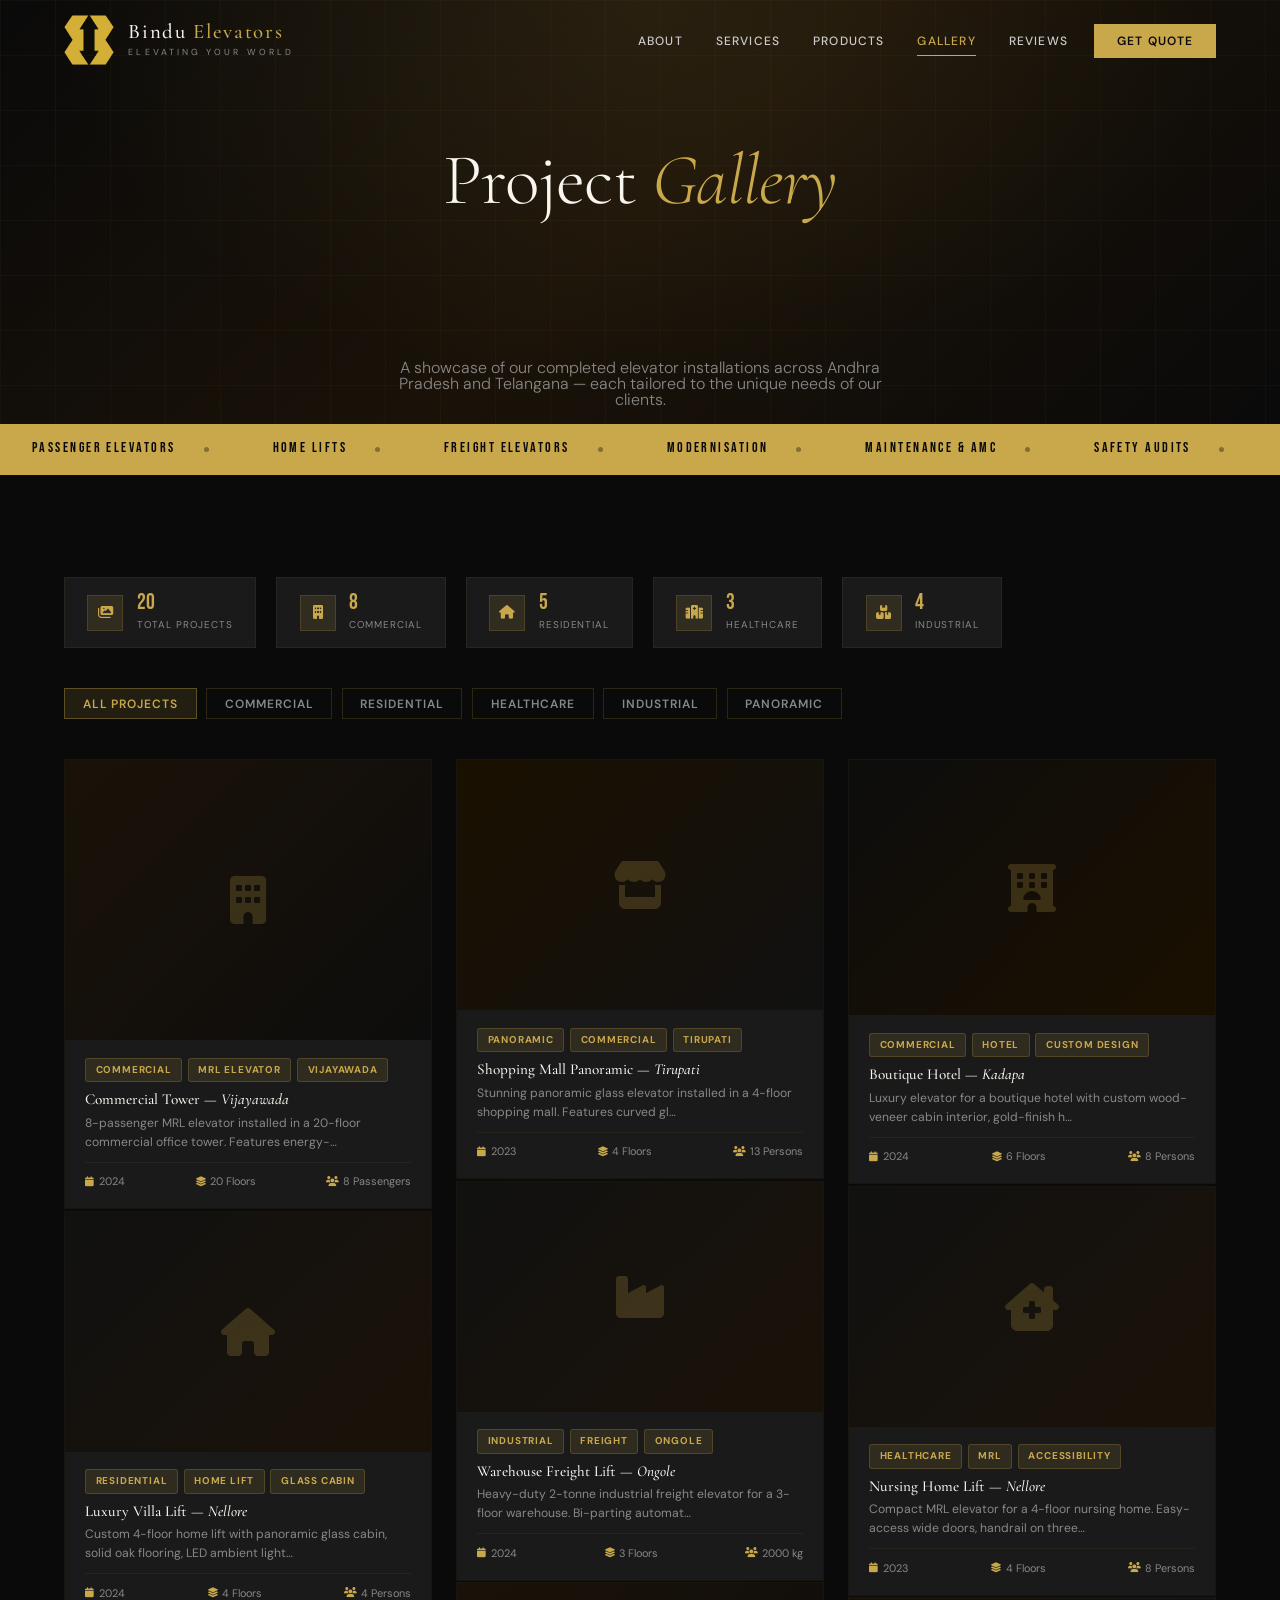
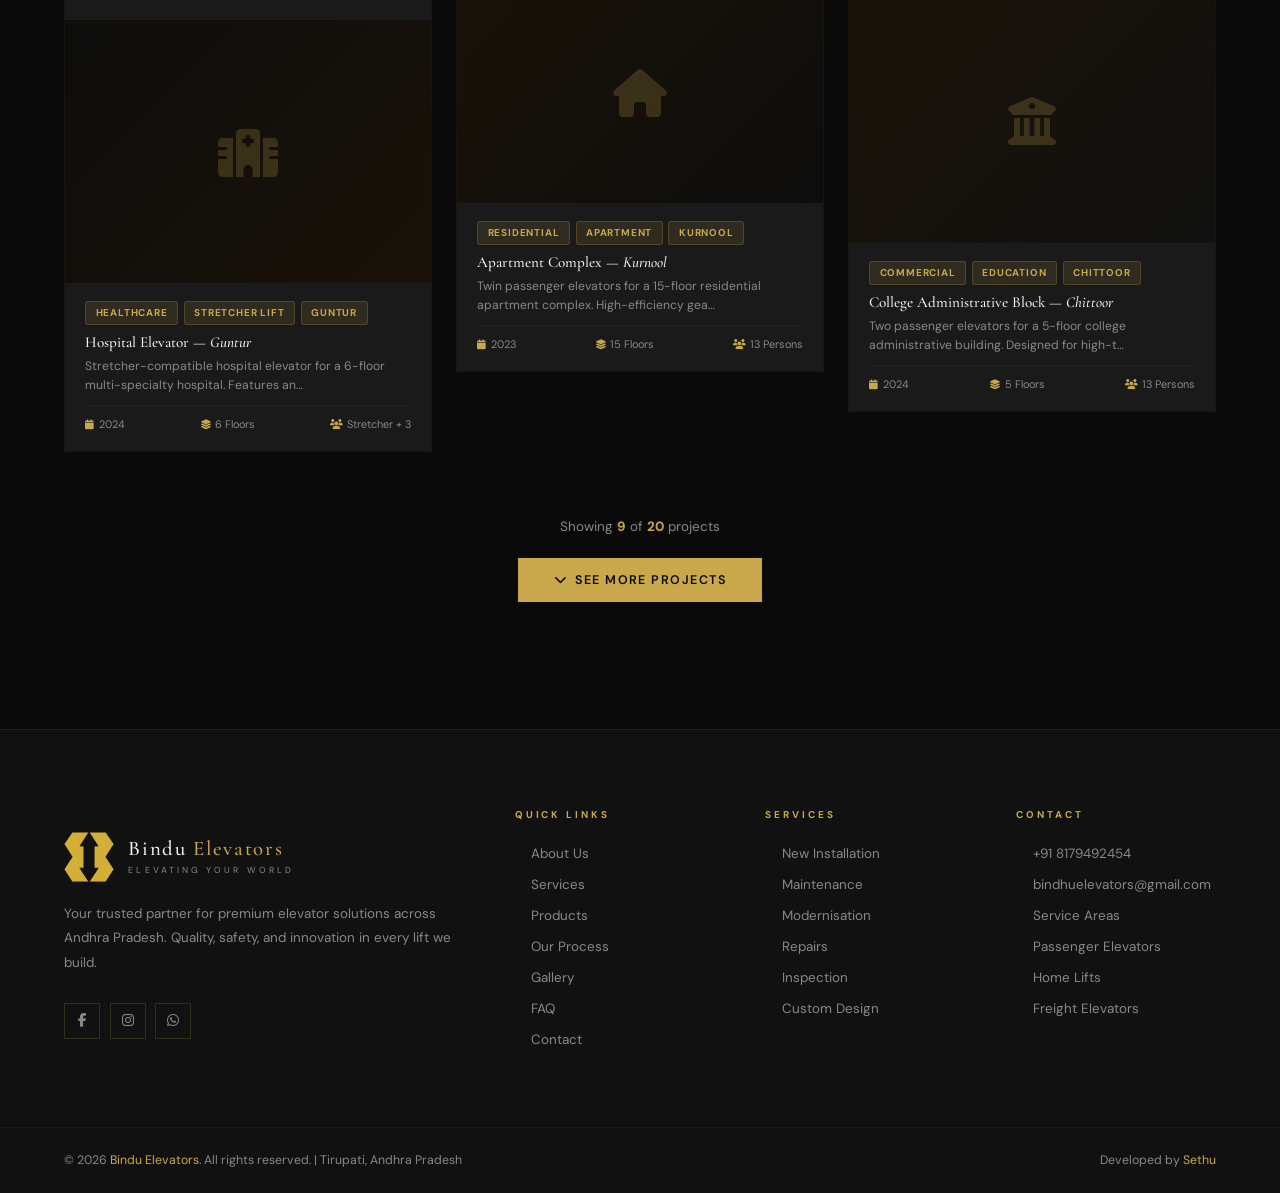
==== gallery.html @ 35f81afa "logo" ====
<!DOCTYPE html>
<html lang="en">
<head>
<meta charset="UTF-8">
<meta name="viewport" content="width=device-width, initial-scale=1.0">
<title>Project Gallery — Bindu Elevators</title>
<link rel="icon" href="media/binduelevatorslogo.png" type="image/png">
<link rel="stylesheet" href="be-shared.css">
<link rel="stylesheet" href="https://cdnjs.cloudflare.com/ajax/libs/font-awesome/6.5.0/css/all.min.css">
<style>
/* FILTER BAR */
.filter-bar{display:flex;gap:.6rem;flex-wrap:wrap;margin-bottom:2.5rem;}
.fc2{padding:.4rem 1.1rem;border:1px solid rgba(201,168,76,.18);background:transparent;color:var(--grey);font-family:var(--fs);font-size:.75rem;font-weight:600;letter-spacing:.08em;text-transform:uppercase;cursor:pointer;transition:all var(--tr);}
.fc2:hover{border-color:rgba(201,168,76,.4);color:var(--white);}
.fc2.on{background:var(--gold-dim);border-color:rgba(201,168,76,.35);color:var(--gold);}

/* STATS ROW */
.gstats{display:flex;gap:1.25rem;flex-wrap:wrap;margin-bottom:2.5rem;}
.gs{background:var(--dark2);border:1px solid rgba(201,168,76,.08);padding:.9rem 1.4rem;display:flex;align-items:center;gap:.85rem;}
.gs-ico{width:36px;height:36px;background:var(--gold-dim);border:1px solid rgba(201,168,76,.18);display:flex;align-items:center;justify-content:center;color:var(--gold);font-size:.85rem;}
.gs-num{font-family:var(--fh);font-size:1.4rem;color:var(--gold);line-height:1;}
.gs-lbl{font-size:.62rem;letter-spacing:.1em;text-transform:uppercase;color:var(--grey);margin-top:.15rem;}

/* MASONRY GRID */
.g-grid{columns:3;column-gap:1.5rem;margin-bottom:2.5rem;}
@media(max-width:900px){.g-grid{columns:2;}}
@media(max-width:500px){.g-grid{columns:1;}}

.gi{break-inside:avoid;margin-bottom:1.5px;position:relative;overflow:hidden;cursor:pointer;border:1px solid rgba(201,168,76,.07);transition:border-color var(--tr);}
.gi:hover{border-color:rgba(201,168,76,.3);}
.gi.hidden{display:none;}
.gi-img{width:100%;display:flex;align-items:center;justify-content:center;position:relative;overflow:hidden;}
.gi-img-inner{position:absolute;inset:0;transition:transform .6s ease;}
.gi:hover .gi-img-inner{transform:scale(1.06);}
.gi-ico{position:relative;z-index:1;transition:all var(--tr);}
.gi:hover .gi-ico{transform:scale(1.08);}
.gi-ov{position:absolute;inset:0;background:rgba(0,0,0,0);display:flex;align-items:center;justify-content:center;transition:background var(--tr);z-index:2;}
.gi:hover .gi-ov{background:rgba(0,0,0,.45);}
.gi-ov-ico{color:#fff;font-size:1.6rem;opacity:0;transform:scale(.6);transition:all var(--tr);}
.gi:hover .gi-ov-ico{opacity:1;transform:scale(1);}
.gi-cap{background:var(--dark2);padding:1.1rem 1.25rem;}
.gi-tag-row{display:flex;gap:.35rem;flex-wrap:wrap;margin-bottom:.5rem;}
.gi-title{font-family:var(--fd);font-size:.95rem;font-weight:500;margin-bottom:.25rem;line-height:1.3;}
.gi-sub{font-size:.76rem;color:var(--grey);line-height:1.55;}
.gi-foot{display:flex;align-items:center;justify-content:space-between;margin-top:.65rem;padding-top:.65rem;border-top:1px solid rgba(201,168,76,.07);}
.gi-foot span{font-size:.68rem;color:var(--grey);display:flex;align-items:center;gap:.3rem;}
.gi-foot i{color:var(--gold);font-size:.62rem;}

/* LIGHTBOX */
.lb{display:none;position:fixed;inset:0;z-index:2000;background:rgba(0,0,0,.94);align-items:center;justify-content:center;padding:1.5rem;}
.lb.o{display:flex;}
.lb-wrap{max-width:900px;width:100%;background:var(--dark2);border:1px solid rgba(201,168,76,.2);position:relative;animation:lbin .25s ease;}
@keyframes lbin{from{opacity:0;transform:scale(.94)}to{opacity:1;transform:scale(1)}}
.lb-x{position:absolute;top:1rem;right:1rem;z-index:10;width:38px;height:38px;background:rgba(201,168,76,.1);border:1px solid rgba(201,168,76,.2);color:var(--grey);font-size:1rem;cursor:pointer;transition:all var(--tr);display:flex;align-items:center;justify-content:center;}
.lb-x:hover{background:rgba(201,168,76,.2);color:var(--white);}
.lb-nav{position:absolute;top:50%;z-index:10;width:40px;height:40px;background:rgba(201,168,76,.1);border:1px solid rgba(201,168,76,.18);color:var(--grey);font-size:.9rem;cursor:pointer;transition:all var(--tr);display:flex;align-items:center;justify-content:center;transform:translateY(-50%);}
.lb-nav:hover{background:var(--gold-dim);color:var(--gold);border-color:rgba(201,168,76,.4);}
.lb-prev{left:1rem;}.lb-next{right:1rem;}
.lb-media{width:100%;min-height:320px;display:flex;align-items:center;justify-content:center;position:relative;overflow:hidden;}
.lb-info{padding:1.75rem 2rem;}
.lb-tagrow{display:flex;gap:.4rem;flex-wrap:wrap;margin-bottom:.75rem;}
.lb-title{font-family:var(--fd);font-size:1.6rem;font-weight:400;margin-bottom:.5rem;}
.lb-title em{color:var(--gold);font-style:italic;}
.lb-desc{font-size:.875rem;color:var(--grey);line-height:1.8;margin-bottom:1.25rem;}
.lb-meta{display:flex;gap:1.5rem;flex-wrap:wrap;border-top:1px solid rgba(201,168,76,.1);padding-top:1.25rem;}
.lb-mi{font-size:.78rem;color:var(--grey);display:flex;align-items:center;gap:.4rem;}
.lb-mi i{color:var(--gold);}

/* LOAD MORE */
.lm-sec{text-align:center;padding:1.5rem 0;}
.lm-sec p{font-size:.84rem;color:var(--grey);margin-bottom:1.25rem;}
</style>
</head>
<body>

<div id="loader"><div class="ld-logo">Bindu <b>Elevators</b></div><div class="ld-bar"><div class="ld-fill" id="ldf"></div></div><div class="ld-pct" id="ldp">0%</div></div>
<button id="btt" aria-label="Back to top"><i class="fas fa-chevron-up"></i></button>
<a id="wa" href="https://wa.me/918179492454?text=Hello%20Bindu%20Elevators%2C%20I%27m%20interested%20in%20your%20services." target="_blank" aria-label="WhatsApp"><i class="fab fa-whatsapp"></i></a>

<!-- NAV -->
<nav id="nav">
  <div class="ni"><a href="index.html" class="nl"><div class="li"><i ><img style="width: 50px; height: 50px;" src="media/binduelevatorslogo.png" alt="Bindu Elevators Logo"></i></div><div><div class="lt">Bindu <span>Elevators</span></div><span class="ls">Elevating Your World</span></div></a>
    <ul class="nls">
      <li><a href="index.html#about">About</a></li>
      <li><a href="index.html#services">Services</a></li>
      <li><a href="index.html#products">Products</a></li>
      <li><a href="gallery.html" class="act">Gallery</a></li>
      <li><a href="rating.html">Reviews</a></li>
      <li><a href="index.html#contact" class="ncta">Get Quote</a></li>
    </ul>
    <button class="nbg" id="burger"><span></span><span></span><span></span></button>
  </div>
</nav>
<nav class="nm" id="mob">
  <a href="index.html" onclick="cm()">Home</a>
  <a href="index.html#services" onclick="cm()">Services</a>
  <a href="index.html#products" onclick="cm()">Products</a>
  <a href="gallery.html" onclick="cm()">Gallery</a>
  <a href="rating.html" onclick="cm()">Reviews</a>
  <a href="index.html#contact" onclick="cm()" class="nmcta">Get Quote</a>
</nav>

<!-- PAGE HERO -->
<div class="page-hero">
  <div class="phbg"><div class="phgrad"></div><div class="phgrid"></div><div class="phvig"></div></div>
  <div class="ph-inner">
    <h1 class="ph-title">Project <em>Gallery</em></h1>
    <p class="ph-sub">A showcase of our completed elevator installations across Andhra Pradesh and Telangana — each tailored to the unique needs of our clients.</p>
  </div>
</div>

<!-- MARQUEE -->
<div class="mq" role="marquee" aria-label="Services offered">
  <div class="mqt" id="mqt">
    <div class="mqi">Passenger Elevators<div class="mdot"></div></div>
    <div class="mqi">Home Lifts<div class="mdot"></div></div>
    <div class="mqi">Freight Elevators<div class="mdot"></div></div>
    <div class="mqi">Modernisation<div class="mdot"></div></div>
    <div class="mqi">Maintenance & AMC<div class="mdot"></div></div>
    <div class="mqi">Safety Audits<div class="mdot"></div></div>
    <div class="mqi">Passenger Elevators<div class="mdot"></div></div>
    <div class="mqi">Home Lifts<div class="mdot"></div></div>
    <div class="mqi">Freight Elevators<div class="mdot"></div></div>
    <div class="mqi">Modernisation<div class="mdot"></div></div>
    <div class="mqi">Maintenance & AMC<div class="mdot"></div></div>
    <div class="mqi">Safety Audits<div class="mdot"></div></div>
    <div class="mqi">Passenger Elevators<div class="mdot"></div></div>
    <div class="mqi">Home Lifts<div class="mdot"></div></div>
    <div class="mqi">Freight Elevators<div class="mdot"></div></div>
    <div class="mqi">Modernisation<div class="mdot"></div></div>
    <div class="mqi">Maintenance & AMC<div class="mdot"></div></div>
    <div class="mqi">Safety Audits<div class="mdot"></div></div>
  </div>
</div>

<!-- MAIN -->
<section class="sec">
  <div class="si">

    <!-- STATS -->
    <div class="gstats rv">
      <div class="gs"><div class="gs-ico"><i class="fas fa-images"></i></div><div><div class="gs-num" id="totalCount">0</div><div class="gs-lbl">Total Projects</div></div></div>
      <div class="gs"><div class="gs-ico"><i class="fas fa-building"></i></div><div><div class="gs-num">8</div><div class="gs-lbl">Commercial</div></div></div>
      <div class="gs"><div class="gs-ico"><i class="fas fa-home"></i></div><div><div class="gs-num">5</div><div class="gs-lbl">Residential</div></div></div>
      <div class="gs"><div class="gs-ico"><i class="fas fa-hospital"></i></div><div><div class="gs-num">3</div><div class="gs-lbl">Healthcare</div></div></div>
      <div class="gs"><div class="gs-ico"><i class="fas fa-boxes"></i></div><div><div class="gs-num">4</div><div class="gs-lbl">Industrial</div></div></div>
    </div>

    <!-- FILTERS -->
    <div class="filter-bar rv">
      <button class="fc2 on" onclick="filterGallery('all',this)">All Projects</button>
      <button class="fc2" onclick="filterGallery('commercial',this)">Commercial</button>
      <button class="fc2" onclick="filterGallery('residential',this)">Residential</button>
      <button class="fc2" onclick="filterGallery('hospital',this)">Healthcare</button>
      <button class="fc2" onclick="filterGallery('industrial',this)">Industrial</button>
      <button class="fc2" onclick="filterGallery('panoramic',this)">Panoramic</button>
    </div>

    <!-- GRID -->
    <div class="g-grid rv" id="gGrid"></div>

    <!-- LOAD MORE -->
    <div class="lm-sec rv" id="lmSec">
      <p>Showing <strong id="shownCount" style="color:var(--gold)">0</strong> of <strong id="allCount" style="color:var(--gold)">0</strong> projects</p>
      <button class="btn bg" onclick="loadMore()" id="lmBtn"><i class="fas fa-chevron-down"></i><span>See More Projects</span></button>
    </div>

  </div>
</section>

<!-- LIGHTBOX -->
<div class="lb" id="lb" role="dialog" aria-modal="true">
  <div class="lb-wrap">
    <button class="lb-x" onclick="closeLb()"><i class="fas fa-times"></i></button>
    <button class="lb-nav lb-prev" onclick="lbNav(-1)"><i class="fas fa-chevron-left"></i></button>
    <button class="lb-nav lb-next" onclick="lbNav(1)"><i class="fas fa-chevron-right"></i></button>
    <div class="lb-media" id="lbMedia"></div>
    <div class="lb-info">
      <div class="lb-tagrow" id="lbTags"></div>
      <h3 class="lb-title" id="lbTitle"></h3>
      <p class="lb-desc" id="lbDesc"></p>
      <div class="lb-meta" id="lbMeta"></div>
    </div>
  </div>
</div>

<!-- FOOTER -->
<footer>
  <div class="ftop">
    <div class="fb">
      <a href="#home" class="nl" style="margin-bottom:.5rem;display:inline-flex;">
      <a href="index.html" class="nl"><div class="li"><i ><img style="width: 50px; height: 50px;" src="media/binduelevatorslogo.png" alt="Bindu Elevators Logo"></i></div><div><div class="lt">Bindu <span>Elevators</span></div><span class="ls">Elevating Your World</span></div></a>
      </a>
      <p>Your trusted partner for premium elevator solutions across Andhra Pradesh. Quality, safety, and innovation in every lift we build.</p>
      <div class="slnks">
        <a target="_blank" href="https://www.facebook.com/profile.php?id=61589284768970" class="slnk" aria-label="Facebook"><i class="fab fa-facebook-f"></i></a>
        <a target="_blank" href="https://www.instagram.com/binduelevatorsofficial/" class="slnk" aria-label="Instagram"><i class="fab fa-instagram"></i></a>
        <a target="_blank" href="https://wa.me/918179492454" class="slnk" aria-label="WhatsApp"><i class="fab fa-whatsapp"></i></a>
      </div>
    </div>
    <div class="fc"><h4>Quick Links</h4><ul><li><a href="#about">About Us</a></li><li><a href="#services">Services</a></li><li><a href="#products">Products</a></li><li><a href="#process">Our Process</a></li><li><a href="#gallery">Gallery</a></li><li><a href="#faq">FAQ</a></li><li><a href="#contact">Contact</a></li></ul></div>
    <div class="fc"><h4>Services</h4><ul><li><a href="#services">New Installation</a></li><li><a href="#services">Maintenance</a></li><li><a href="#services">Modernisation</a></li><li><a href="#services">Repairs</a></li><li><a href="#services">Inspection</a></li><li><a href="#services">Custom Design</a></li></ul></div>
    <div class="fc"><h4>Contact</h4><ul><li><a href="tel:+919876543210">+91 8179492454</a></li><li><a href="mailto:bindhuelevators@gmail.com">bindhuelevators@gmail.com</a></li><li><a href="#area">Service Areas</a></li><li><a href="#products">Passenger Elevators</a></li><li><a href="#products">Home Lifts</a></li><li><a href="#products">Freight Elevators</a></li></ul></div>
  </div>
  <div class="fbot">
    <p>© 2026 <a href="#home">Bindu Elevators</a>. All rights reserved. | Tirupati, Andhra Pradesh</p>
    <p>Developed by <a target="_blank" href="https://www.instagram.com/sethu.thangella/">Sethu</a></p>
  </div>
</footer>

<script>
(()=>{let p=0;const f=document.getElementById('ldf'),t=document.getElementById('ldp'),l=document.getElementById('loader');const iv=setInterval(()=>{p+=Math.random()*14+4;if(p>=100){p=100;clearInterval(iv);setTimeout(()=>l.classList.add('out'),350);}f.style.width=p+'%';t.textContent=Math.floor(p)+'%';},70);})();
const nav=document.getElementById('nav'),btt=document.getElementById('btt'),wa=document.getElementById('wa');
window.addEventListener('scroll',()=>{nav.classList.toggle('solid',scrollY>60);btt.classList.toggle('show',scrollY>400);wa.classList.toggle('show',scrollY>300);},{passive:true});
btt.addEventListener('click',()=>window.scrollTo({top:0,behavior:'smooth'}));
const burger=document.getElementById('burger'),mob=document.getElementById('mob');
function cm(){burger.classList.remove('o');mob.classList.remove('o');document.body.style.overflow='';}
burger.addEventListener('click',()=>{const o=!mob.classList.contains('o');burger.classList.toggle('o',o);mob.classList.toggle('o',o);document.body.style.overflow=o?'hidden':'';});
const ro=new IntersectionObserver(e=>e.forEach(x=>{if(x.isIntersecting){x.target.classList.add('in');ro.unobserve(x.target);}}),{threshold:.08});
document.querySelectorAll('.rv,.rl,.rr').forEach(el=>ro.observe(el));

/* GALLERY DATA */
const items=[
  {cat:'commercial',icon:'fa-building',bg:'linear-gradient(135deg,#1a1208,#0d0d0d)',h:280,title:'Commercial Tower — <em>Vijayawada</em>',desc:'8-passenger MRL elevator installed in a 20-floor commercial office tower. Features energy-efficient VFD drive, stainless steel cabin, automatic rescue device (ARD), and VVVF control system for smooth, silent operation.',tags:['Commercial','MRL Elevator','Vijayawada'],year:'2024',floors:'20 Floors',capacity:'8 Passengers',speed:'1.5 m/s'},
  {cat:'residential',icon:'fa-home',bg:'linear-gradient(135deg,#111,#1a1208)',h:240,title:'Luxury Villa Lift — <em>Nellore</em>',desc:'Custom 4-floor home lift with panoramic glass cabin, solid oak flooring, LED ambient lighting, and frameless glass shaft. Designed meticulously to complement the villa\'s premium interior aesthetic.',tags:['Residential','Home Lift','Glass Cabin'],year:'2024',floors:'4 Floors',capacity:'4 Persons',speed:'0.6 m/s'},
  {cat:'hospital',icon:'fa-hospital',bg:'linear-gradient(135deg,#0d0d0d,#1a1208)',h:260,title:'Hospital Elevator — <em>Guntur</em>',desc:'Stretcher-compatible hospital elevator for a 6-floor multi-specialty hospital. Features anti-microbial handrails, emergency lighting, priority landing, and dedicated stretcher-access door width of 1100mm.',tags:['Healthcare','Stretcher Lift','Guntur'],year:'2024',floors:'6 Floors',capacity:'Stretcher + 3',speed:'1.0 m/s'},
  {cat:'panoramic',icon:'fa-store',bg:'linear-gradient(135deg,#1a1000,#111)',h:250,title:'Shopping Mall Panoramic — <em>Tirupati</em>',desc:'Stunning panoramic glass elevator installed in a 4-floor shopping mall. Features curved glass panels on three sides, LED collar lighting at each floor, and smooth 1.5 m/s operation for an impressive visual centrepiece.',tags:['Panoramic','Commercial','Tirupati'],year:'2023',floors:'4 Floors',capacity:'13 Persons',speed:'1.5 m/s'},
  {cat:'industrial',icon:'fa-industry',bg:'linear-gradient(135deg,#111,#1a1208)',h:230,title:'Warehouse Freight Lift — <em>Ongole</em>',desc:'Heavy-duty 2-tonne industrial freight elevator for a 3-floor warehouse. Bi-parting automatic doors, anti-skid aluminium flooring, overload protection, and forklift-compatible cabin dimensions.',tags:['Industrial','Freight','Ongole'],year:'2024',floors:'3 Floors',capacity:'2000 kg',speed:'0.5 m/s'},
  {cat:'residential',icon:'fa-home',bg:'linear-gradient(135deg,#1a1208,#0d0d0d)',h:220,title:'Apartment Complex — <em>Kurnool</em>',desc:'Twin passenger elevators for a 15-floor residential apartment complex. High-efficiency gearless traction system, destination control, and mirror-finish stainless steel cabin interiors.',tags:['Residential','Apartment','Kurnool'],year:'2023',floors:'15 Floors',capacity:'13 Persons',speed:'2.0 m/s'},
  {cat:'commercial',icon:'fa-hotel',bg:'linear-gradient(135deg,#0d0d0d,#1a1000)',h:255,title:'Boutique Hotel — <em>Kadapa</em>',desc:'Luxury elevator for a boutique hotel with custom wood-veneer cabin interior, gold-finish hardware, recessed LED lighting, and Bluetooth-enabled destination display. Matches the hotel\'s heritage design language.',tags:['Commercial','Hotel','Custom Design'],year:'2024',floors:'6 Floors',capacity:'8 Persons',speed:'1.0 m/s'},
  {cat:'hospital',icon:'fa-clinic-medical',bg:'linear-gradient(135deg,#111,#1a1208)',h:240,title:'Nursing Home Lift — <em>Nellore</em>',desc:'Compact MRL elevator for a 4-floor nursing home. Easy-access wide doors, handrail on three walls, emergency phone, and backup power. Designed for patient safety and easy wheelchair / gurney access.',tags:['Healthcare','MRL','Accessibility'],year:'2023',floors:'4 Floors',capacity:'8 Persons',speed:'1.0 m/s'},
  {cat:'commercial',icon:'fa-university',bg:'linear-gradient(135deg,#1a1208,#111)',h:245,title:'College Administrative Block — <em>Chittoor</em>',desc:'Two passenger elevators for a 5-floor college administrative building. Designed for high-traffic operation with 180-second door-open hold, stainless steel cabin, and energy-saving standby mode.',tags:['Commercial','Education','Chittoor'],year:'2024',floors:'5 Floors',capacity:'13 Persons',speed:'1.0 m/s'},
  {cat:'industrial',icon:'fa-boxes',bg:'linear-gradient(135deg,#0d0d0d,#1a1208)',h:230,title:'Factory Service Lift — <em>Anantapur</em>',desc:'1-tonne service elevator for a textile factory with 4 floors. Features industrial-grade cabin, automatic bi-parting doors, and remote monitoring capability for 24/7 production environment.',tags:['Industrial','Service Lift','Anantapur'],year:'2023',floors:'4 Floors',capacity:'1000 kg',speed:'0.5 m/s'},
  {cat:'panoramic',icon:'fa-building',bg:'linear-gradient(135deg,#1a1000,#0d0d0d)',h:265,title:'IT Park Glass Elevator — <em>Visakhapatnam</em>',desc:'Premium panoramic elevator in a 10-floor IT park atrium. Full-height glass shaft, energy-efficient regenerative drive that feeds power back to the grid, and smart destination dispatch system.',tags:['Panoramic','Commercial','Visakhapatnam'],year:'2024',floors:'10 Floors',capacity:'13 Persons',speed:'2.0 m/s'},
  {cat:'residential',icon:'fa-home',bg:'linear-gradient(135deg,#1a1208,#111)',h:235,title:'Independent Villa — <em>Kadapa</em>',desc:'Minimalist 3-floor home lift for a modern independent villa. Compact shaft footprint (900×900mm), half-glass cabin door, and whisper-quiet operation ideal for residential environments.',tags:['Residential','Home Lift','Minimalist'],year:'2024',floors:'3 Floors',capacity:'3 Persons',speed:'0.4 m/s'},
  {cat:'hospital',icon:'fa-ambulance',bg:'linear-gradient(135deg,#111,#1a1208)',h:250,title:'Dialysis Centre — <em>Rajahmundry</em>',desc:'Dedicated patient elevator for a 3-floor dialysis centre. Wide 1100mm doors, smooth ride for patient comfort, independent power supply, and emergency communication system installed.',tags:['Healthcare','Patient Lift','Rajahmundry'],year:'2023',floors:'3 Floors',capacity:'Wheelchair + Attendant',speed:'0.6 m/s'},
  {cat:'industrial',icon:'fa-utensils',bg:'linear-gradient(135deg,#1a1208,#0d0d0d)',h:220,title:'Restaurant Dumbwaiter — <em>Hyderabad</em>',desc:'150kg food service dumbwaiter for a 4-floor restaurant chain. Silent operation, auto-call system, stainless steel interior for hygiene, and soft-stop mechanism for safe food transport.',tags:['Industrial','Dumbwaiter','Food Service'],year:'2024',floors:'4 Floors',capacity:'150 kg',speed:'0.4 m/s'},
  {cat:'commercial',icon:'fa-shopping-bag',bg:'linear-gradient(135deg,#0d0d0d,#1a1000)',h:260,title:'Retail Complex — <em>Kakinada</em>',desc:'Three passenger elevators installed across a 6-floor retail complex. Coordinated destination control, branded cabin interiors matching retail theme, and energy-efficient gearless traction drive.',tags:['Commercial','Retail','Kakinada'],year:'2024',floors:'6 Floors',capacity:'3×13 Persons',speed:'1.5 m/s'},
  {cat:'residential',icon:'fa-building',bg:'linear-gradient(135deg,#1a1208,#0d0d0d)',h:240,title:'Luxury Apartments — <em>Vijayawada</em>',desc:'Signature elevator for a luxury high-rise with 18 floors. VIP destination control, marble-effect cabin floor, designer ceiling with chandelier lighting, and silent gearless machine.',tags:['Residential','Luxury','Vijayawada'],year:'2023',floors:'18 Floors',capacity:'10 Persons',speed:'2.5 m/s'},
  {cat:'panoramic',icon:'fa-star',bg:'linear-gradient(135deg,#111,#1a1000)',h:250,title:'Office Lobby Panoramic — <em>Nellore</em>',desc:'Statement panoramic elevator for a corporate HQ lobby. Three-sided glass panoramic view, internal LED strip lighting on all four walls, and destination dispatch for peak-hour efficiency.',tags:['Panoramic','Corporate','Nellore'],year:'2024',floors:'8 Floors',capacity:'10 Persons',speed:'1.5 m/s'},
  {cat:'industrial',icon:'fa-warehouse',bg:'linear-gradient(135deg,#1a1208,#111)',h:235,title:'Cold Storage Freight Lift — <em>Ongole</em>',desc:'Specialised freight elevator designed for cold storage application with stainless steel interior, temperature-resistant components, sealed motor enclosure, and heavy-duty capacity.',tags:['Industrial','Cold Storage','Specialised'],year:'2023',floors:'3 Floors',capacity:'3000 kg',speed:'0.4 m/s'},
  {cat:'commercial',icon:'fa-hospital-alt',bg:'linear-gradient(135deg,#0d0d0d,#1a1208)',h:255,title:'Corporate Office — <em>Kurnool</em>',desc:'Twin 10-passenger MRL elevators in a 12-floor corporate office. Integrated access control on cabin panel, CCTV inside cabin, destination dispatch, and remote monitoring via smartphone app.',tags:['Commercial','Smart Elevator','Kurnool'],year:'2024',floors:'12 Floors',capacity:'2×10 Persons',speed:'1.75 m/s'},
  {cat:'residential',icon:'fa-city',bg:'linear-gradient(135deg,#1a1208,#0d0d0d)',h:245,title:'Gated Community — <em>Tirupati</em>',desc:'Four elevators across two 20-floor residential towers in a premium gated community. Parallel group control, stainless steel finish, destination dispatch and 24/7 AMC included in project scope.',tags:['Residential','Group Control','Tirupati'],year:'2023',floors:'20 Floors',capacity:'4×13 Persons',speed:'2.0 m/s'},
];

let showing=9, filterCat='all', filtered=[];
function getFiltered(){return filterCat==='all'?items:items.filter(i=>i.cat===filterCat);}
function renderGallery(){
  filtered=getFiltered();
  const toShow=filtered.slice(0,showing);
  document.getElementById('gGrid').innerHTML=toShow.map((item,idx)=>`
    <div class="gi" onclick="openLb(${idx})" tabindex="0" role="button" aria-label="View ${item.title.replace(/<[^>]+>/g,'')}">
      <div class="gi-img" style="height:${item.h}px;">
        <div class="gi-img-inner" style="background:${item.bg};inset:0;position:absolute;"></div>
        <div class="gi-ov"><i class="fas fa-expand-alt gi-ov-ico"></i></div>
        <i class="fas ${item.icon} gi-ico" style="font-size:3rem;color:rgba(201,168,76,.22);position:relative;z-index:1;"></i>
      </div>
      <div class="gi-cap">
        <div class="gi-tag-row">${item.tags.map(t=>`<span class="tag t-gold">${t}</span>`).join('')}</div>
        <div class="gi-title">${item.title}</div>
        <div class="gi-sub">${item.desc.substring(0,90)}…</div>
        <div class="gi-foot">
          <span><i class="fas fa-calendar"></i>${item.year}</span>
          <span><i class="fas fa-layer-group"></i>${item.floors}</span>
          <span><i class="fas fa-users"></i>${item.capacity}</span>
        </div>
      </div>
    </div>
  `).join('');
  document.getElementById('shownCount').textContent=toShow.length;
  document.getElementById('allCount').textContent=filtered.length;
  document.getElementById('totalCount').textContent=items.length;
  document.getElementById('lmBtn').style.display=showing>=filtered.length?'none':'inline-flex';
}
function filterGallery(cat,btn){filterCat=cat;showing=9;document.querySelectorAll('.fc2').forEach(c=>c.classList.remove('on'));btn.classList.add('on');renderGallery();}
function loadMore(){showing+=6;renderGallery();}

/* LIGHTBOX */
let lbIdx=0;
function openLb(idx){
  lbIdx=idx;const item=filtered[idx];
  document.getElementById('lbMedia').innerHTML=`<i class="fas ${item.icon}" style="font-size:5rem;color:rgba(201,168,76,.3);position:relative;z-index:1;"></i><div style="position:absolute;inset:0;background:${item.bg};"></div>`;
  document.getElementById('lbTags').innerHTML=item.tags.map(t=>`<span class="tag t-gold">${t}</span>`).join('');
  document.getElementById('lbTitle').innerHTML=item.title;
  document.getElementById('lbDesc').textContent=item.desc;
  document.getElementById('lbMeta').innerHTML=`
    <span class="lb-mi"><i class="fas fa-calendar"></i>${item.year}</span>
    <span class="lb-mi"><i class="fas fa-layer-group"></i>${item.floors}</span>
    <span class="lb-mi"><i class="fas fa-users"></i>${item.capacity}</span>
    <span class="lb-mi"><i class="fas fa-tachometer-alt"></i>${item.speed}</span>
    <span class="lb-mi"><i class="fas fa-map-marker-alt"></i>${item.tags[item.tags.length-1]}</span>
  `;
  document.getElementById('lb').classList.add('o');
  document.body.style.overflow='hidden';
}
function closeLb(){document.getElementById('lb').classList.remove('o');document.body.style.overflow='';}
function lbNav(d){lbIdx=(lbIdx+d+filtered.length)%filtered.length;openLb(lbIdx);}
document.getElementById('lb').addEventListener('click',e=>{if(e.target===document.getElementById('lb'))closeLb();});
document.addEventListener('keydown',e=>{
  if(document.getElementById('lb').classList.contains('o')){
    if(e.key==='Escape')closeLb();
    if(e.key==='ArrowLeft')lbNav(-1);
    if(e.key==='ArrowRight')lbNav(1);
  }
});
document.querySelectorAll('.gi').forEach(el=>el.addEventListener('keydown',e=>{if(e.key==='Enter'||e.key===' ')el.click();}));
renderGallery();
</script>
</body>
</html>
---- be-shared.css ----
/* ═══════════════════════════════════════
   Bindu Elevators — Shared Design System
═══════════════════════════════════════ */
@import url('https://fonts.googleapis.com/css2?family=Cormorant+Garamond:ital,wght@0,300;0,400;0,500;0,600;0,700;1,300;1,400;1,500&family=DM+Sans:wght@300;400;500;600;700&family=Bebas+Neue&display=swap');

:root {
  --gold:       #C9A84C;
  --gold-l:     #E8C97A;
  --gold-d:     #8B6914;
  --gold-dim:   rgba(201,168,76,.12);
  --gold-faint: rgba(201,168,76,.06);
  --black:      #0A0A0A;
  --dark:       #111111;
  --dark2:      #1A1A1A;
  --dark3:      #222222;
  --white:      #F9F6EF;
  --grey:       #888888;
  --grey-l:     #CCCCCC;
  --red:        #f87171;
  --green:      #34d399;
  --fd: 'Cormorant Garamond', Georgia, serif;
  --fs: 'DM Sans', system-ui, sans-serif;
  --fh: 'Bebas Neue', Impact, sans-serif;
  --nav-h: 80px;
  --radius: 4px;
  --tr: .3s ease;
}

*, *::before, *::after { margin:0; padding:0; box-sizing:border-box; }
html { scroll-behavior:smooth; overflow-x:hidden; font-size:16px; }
body { background:var(--black); color:var(--white); font-family:var(--fs); overflow-x:hidden; line-height:1.6; }
a { text-decoration:none; color:inherit; }
button { font-family:var(--fs); }
ul { list-style:none; }
img { max-width:100%; display:block; }

/* SCROLLBAR */
::-webkit-scrollbar { width:4px; }
::-webkit-scrollbar-track { background:var(--dark); }
::-webkit-scrollbar-thumb { background:var(--gold); border-radius:2px; }

/* LOADER */
#loader { position:fixed; inset:0; z-index:10000; background:var(--black); display:flex; flex-direction:column; align-items:center; justify-content:center; gap:1.75rem; transition:opacity .7s,visibility .7s; }
#loader.out { opacity:0; visibility:hidden; }
.ld-logo { font-family:var(--fd); font-size:clamp(2rem,5vw,3.2rem); font-weight:300; letter-spacing:.4em; color:var(--white); }
.ld-logo b { color:var(--gold); font-weight:600; }
.ld-bar { width:180px; height:1px; background:var(--dark3); overflow:hidden; }
.ld-fill { height:100%; width:0; background:linear-gradient(90deg,transparent,var(--gold),transparent); }
.ld-pct { font-family:var(--fh); font-size:.85rem; letter-spacing:.35em; color:var(--gold); }

/* NAV */
#nav { position:fixed; top:0; left:0; right:0; z-index:900; height:var(--nav-h); display:flex; align-items:center; padding:0 clamp(1.25rem,5vw,4rem); transition:background .4s,height .4s,border-color .4s; }
#nav.solid { background:rgba(10,10,10,.96); backdrop-filter:blur(18px); border-bottom:1px solid rgba(201,168,76,.15); height:68px; }
.ni { width:100%; display:flex; align-items:center; justify-content:space-between; }
.nl { display:flex; align-items:center; gap:.9rem; }
.lt { font-family:var(--fd); font-size:1.3rem; font-weight:500; letter-spacing:.08em; line-height:1.1; }
.lt span { color:var(--gold); }
.ls { font-size:.55rem; letter-spacing:.35em; color:var(--grey); text-transform:uppercase; display:block; margin-top:2px; }
.nls { display:flex; gap:.25rem; align-items:center; }
.nls a { font-size:.75rem; font-weight:500; letter-spacing:.1em; text-transform:uppercase; color:var(--grey-l); padding:.45rem .9rem; transition:color var(--tr); position:relative; }
.nls a::after { content:''; position:absolute; bottom:0; left:.9rem; right:.9rem; height:1px; background:var(--gold); transform:scaleX(0); transition:transform var(--tr); }
.nls a:hover { color:var(--white); }
.nls a:hover::after, .nls a.act::after { transform:scaleX(1); }
.nls a.act { color:var(--gold); }
.ncta { background:var(--gold)!important; color:var(--black)!important; font-weight:600!important; padding:.55rem 1.4rem!important; margin-left:.5rem; }
.ncta::after { display:none!important; }
.ncta:hover { background:var(--gold-l)!important; }
.nbg { display:none; flex-direction:column; gap:5px; background:none; border:none; padding:6px; cursor:pointer; }
.nbg span { display:block; width:26px; height:1.5px; background:var(--white); transition:all .3s; border-radius:1px; }
.nbg.o span:nth-child(1) { transform:translateY(6.5px) rotate(45deg); }
.nbg.o span:nth-child(2) { opacity:0; }
.nbg.o span:nth-child(3) { transform:translateY(-6.5px) rotate(-45deg); }
.nm { display:none; position:fixed; inset:0; z-index:899; background:rgba(10,10,10,.98); backdrop-filter:blur(20px); flex-direction:column; align-items:center; justify-content:center; gap:2.25rem; opacity:0; transition:opacity .3s; }
.nm.o { display:flex; opacity:1; }
.nm a { font-family:var(--fd); font-size:clamp(2rem,6vw,2.8rem); font-weight:300; letter-spacing:.04em; color:var(--white); transition:color .25s; }
.nm a:hover { color:var(--gold); }
.nm .nmcta { font-family:var(--fs)!important; font-size:.9rem!important; font-weight:700!important; background:var(--gold); color:var(--black)!important; padding:.9rem 2.5rem!important; letter-spacing:.12em; text-transform:uppercase; }

/* PAGE HERO */
.page-hero { padding:calc(var(--nav-h)+3rem) clamp(1.25rem,5vw,4rem) 4rem; text-align:center; position:relative; overflow:hidden; }
.phbg { position:absolute; inset:0; }
.phgrad { position:absolute; inset:0; background:linear-gradient(135deg,#0A0A0A 0%,#1A1208 50%,#0A0A0A 100%); }
.phgrid { position:absolute; inset:0; background-image:linear-gradient(rgba(201,168,76,.04) 1px,transparent 1px),linear-gradient(90deg,rgba(201,168,76,.04) 1px,transparent 1px); background-size:55px 55px; }
.phvig { position:absolute; inset:0; background:radial-gradient(ellipse at 50% 0%,rgba(201,168,76,.1) 0%,transparent 65%); }
.ph-inner { position:relative; z-index:2; max-width:700px; margin:0 auto; }
.ph-badge { display:inline-flex; align-items:center; gap:.5rem; background:var(--gold-dim); border:1px solid rgba(201,168,76,.25); border-radius:100px; padding:.4rem 1.1rem; font-size:.72rem; font-weight:600; letter-spacing:.12em; text-transform:uppercase; color:var(--gold); margin-bottom:1.5rem; }
.ph-title { font-family:var(--fd); font-size:clamp(2.2rem,6vw,4.5rem); font-weight:300; line-height:5; letter-spacing:-.01em;  }
.ph-title em { font-style:italic; color:var(--gold); }
.ph-sub { font-size:1rem; color:var(--grey); line-height:1; max-width:520px; margin:0 auto; font-weight:300; margin-bottom: 1rem;}

/* MARQUEE */
.mq{background:var(--gold);padding:.9rem 0;overflow:hidden;}
.mqt{display:flex;white-space:nowrap;animation:mq 25s linear infinite;}
.mqt:hover{animation-play-state:paused;}
.mqi{display:inline-flex;align-items:center;gap:1.75rem;padding:0 2rem;font-family:var(--fh);font-size:.85rem;letter-spacing:.18em;text-transform:uppercase;color:var(--black);}
.mdot{width:5px;height:5px;background:rgba(0,0,0,.35);border-radius:50%;}
@keyframes mq{from{transform:translateX(0)}to{transform:translateX(-75%)}}

/* SECTIONS */
.sec{padding:clamp(4rem,8vw,7rem) clamp(1.25rem,5vw,4rem);}
.secb{background:var(--dark);}
.si { max-width:1200px; margin:0 auto; }
.stag { display:flex; align-items:center; gap:.75rem; margin-bottom:1.25rem; }
.stl { width:36px; height:1px; background:var(--gold); }
.stag span { font-size:.65rem; letter-spacing:.4em; text-transform:uppercase; color:var(--gold); font-weight:500; }
.stitle { font-family:var(--fd); font-size:clamp(2rem,4vw,3.5rem); font-weight:300; line-height:1.1; margin-bottom:1rem; }
.stitle strong { color:var(--gold); font-weight:600; }
.ssub { color:var(--grey); font-size:.95rem; line-height:1.85; font-weight:300; max-width:520px; }

/* BUTTONS */
.btn { display:inline-flex; align-items:center; gap:.5rem; padding:.9rem 2.25rem; font-size:.78rem; font-weight:600; letter-spacing:.12em; text-transform:uppercase; border:none; position:relative; overflow:hidden; transition:all var(--tr); cursor:pointer; }
.btn::before { content:''; position:absolute; inset:0; transform:translateX(-101%); transition:transform var(--tr); }
.btn:hover::before { transform:translateX(0); }
.btn span, .btn i { position:relative; z-index:1; }
.bg { background:var(--gold); color:var(--black); }
.bg::before { background:var(--gold-l); }
.bo { border:1px solid rgba(201,168,76,.4); color:var(--gold); background:transparent; }
.bo::before { background:rgba(201,168,76,.08); }
.bo:hover { border-color:var(--gold); }
.bsm { padding:.65rem 1.6rem; font-size:.72rem; }

/* REVEAL */
.rv { opacity:0; transform:translateY(32px); transition:opacity .8s ease,transform .8s ease; }
.rv.in { opacity:1; transform:translateY(0); }
.rl { opacity:0; transform:translateX(-32px); transition:opacity .8s ease,transform .8s ease; }
.rl.in { opacity:1; transform:translateX(0); }
.rr { opacity:0; transform:translateX(32px); transition:opacity .8s ease,transform .8s ease; }
.rr.in { opacity:1; transform:translateX(0); }

/* CARD */
.card { background:var(--dark2); border:1px solid rgba(201,168,76,.08); border-radius:var(--radius); padding:2rem; transition:border-color var(--tr); position:relative; overflow:hidden; }
.card::before { content:''; position:absolute; inset:0; background:linear-gradient(135deg,rgba(201,168,76,.04),transparent 55%); opacity:0; transition:opacity var(--tr); }
.card:hover { border-color:rgba(201,168,76,.22); }
.card:hover::before { opacity:1; }

/* FORM ELEMENTS */
.fg { display:flex; flex-direction:column; gap:.4rem; margin-bottom:1.25rem; }
.fgl { font-size:.62rem; letter-spacing:.18em; text-transform:uppercase; color:var(--grey); font-weight:500; }
.fgi, .fgs, .fgt {
  background:var(--dark3); border:1px solid rgba(201,168,76,.12);
  color:var(--white); padding:.8rem 1rem;
  font-family:var(--fs); font-size:.875rem;
  outline:none; transition:border-color var(--tr), box-shadow var(--tr); width:100%;
  border-radius:var(--radius);
}
.fgi:focus, .fgs:focus, .fgt:focus { border-color:rgba(201,168,76,.5); box-shadow:0 0 0 3px rgba(201,168,76,.07); }
.fgi::placeholder, .fgt::placeholder { color:var(--grey); }
.fgs {appearance:none; cursor:pointer; }
.fgs option { background:var(--dark3); }
.fgt { resize:vertical; min-height:120px; }
.ferr { font-size:.72rem; color:var(--red); display:none; margin-top:.2rem; }
.fg.err .fgi, .fg.err .fgs, .fg.err .fgt { border-color:var(--red); }
.fg.err .ferr { display:block; }
.frow { display:grid; grid-template-columns:1fr 1fr; gap:1.25rem; }
.fmsg { display:none; margin-top:1.25rem; padding:1rem 1.25rem; font-size:.875rem; text-align:center; border-radius:var(--radius); }
.fmsg.ok { background:rgba(52,211,153,.1); border:1px solid rgba(52,211,153,.25); color:var(--green); }
.fmsg.no { background:rgba(248,113,113,.1); border:1px solid rgba(248,113,113,.25); color:var(--red); }

/* TAGS */
.tag { display:inline-block; padding:.2rem .6rem; border-radius:3px; font-size:.62rem; font-weight:700; letter-spacing:.08em; text-transform:uppercase; }
.t-gold   { background:var(--gold-dim); color:var(--gold); border:1px solid rgba(201,168,76,.22); }
.t-green  { background:rgba(52,211,153,.1); color:var(--green); border:1px solid rgba(52,211,153,.2); }
.t-red    { background:rgba(248,113,113,.1); color:var(--red); border:1px solid rgba(248,113,113,.2); }
.t-grey   { background:rgba(136,136,136,.1); color:var(--grey); border:1px solid rgba(136,136,136,.2); }
.t-orange { background:rgba(251,146,60,.1); color:#fb923c; border:1px solid rgba(251,146,60,.2); }

/* FOOTER */
footer { background:var(--dark); border-top:1px solid rgba(201,168,76,.1); }
.ftop { display:grid; grid-template-columns:2fr 1fr 1fr 1fr; gap:clamp(2rem,4vw,4rem); padding:clamp(3rem,6vw,5rem) clamp(1.25rem,5vw,4rem); }
.fb p { font-size:.84rem; color:var(--grey); line-height:1.8; margin:1.25rem 0 1.75rem; }
.fc h4 { font-size:.62rem; letter-spacing:.3em; text-transform:uppercase; color:var(--gold); margin-bottom:1.25rem; }
.fc ul { display:flex; flex-direction:column; gap:.6rem; }
.fc ul a { font-size:.84rem; color:var(--grey); display:flex; align-items:center; gap:.45rem; transition:color var(--tr); }
.fc ul a::before { content:'→'; color:var(--gold); font-size:.7rem; opacity:0; transform:translateX(-5px); transition:all var(--tr); }
.fc ul a:hover { color:var(--white); }
.fc ul a:hover::before { opacity:1; transform:translateX(0); }
.fbot { padding:1.4rem clamp(1.25rem,5vw,4rem); border-top:1px solid rgba(255,255,255,.04); display:flex; align-items:center; justify-content:space-between; flex-wrap:wrap; gap:1rem; }
.fbot p { font-size:.77rem; color:var(--grey); }
.fbot a { color:var(--gold); }
.slnks { display:flex; gap:.6rem; }
.slnk { width:36px; height:36px; border:1px solid rgba(201,168,76,.18); display:flex; align-items:center; justify-content:center; color:var(--grey); font-size:.85rem; transition:all var(--tr); }
.slnk:hover { background:var(--gold); color:var(--black); border-color:var(--gold); }

/* SHARED FOOTER HTML helper (shared across all pages) */
#btt { position:fixed; bottom:5rem; right:1.5rem; z-index:800; width:44px; height:44px; background:var(--gold); color:var(--black); border:none; font-size:.9rem; display:flex; align-items:center; justify-content:center; opacity:0; transform:translateY(12px); transition:opacity .3s,transform .3s; pointer-events:none; cursor:pointer; }
#btt.show { opacity:1; transform:translateY(0); pointer-events:all; }
#btt:hover { background:var(--gold-l); }
#wa { position:fixed; bottom:1rem; right:1.5rem; left:auto; z-index:800; width:52px; height:52px; background:#25D366; color:#fff; border-radius:50%; display:flex; align-items:center; justify-content:center; font-size:1.5rem; box-shadow:0 4px 20px rgba(37,211,102,.4); opacity:0; transform:translateY(12px); transition:opacity .3s,transform .3s; pointer-events:none; }
#wa.show { opacity:1; transform:translateY(0); pointer-events:all; }
#wa:hover { transform:scale(1.1); }

/* RESPONSIVE */
@media(max-width:1024px) { .ftop { grid-template-columns:1fr 1fr; } }
@media(max-width:900px)  { .nls { display:none; } .nbg { display:flex; } }
@media(max-width:640px)  { .frow { grid-template-columns:1fr; } .ftop { grid-template-columns:1fr; } .fbot { flex-direction:column; text-align:center; } }
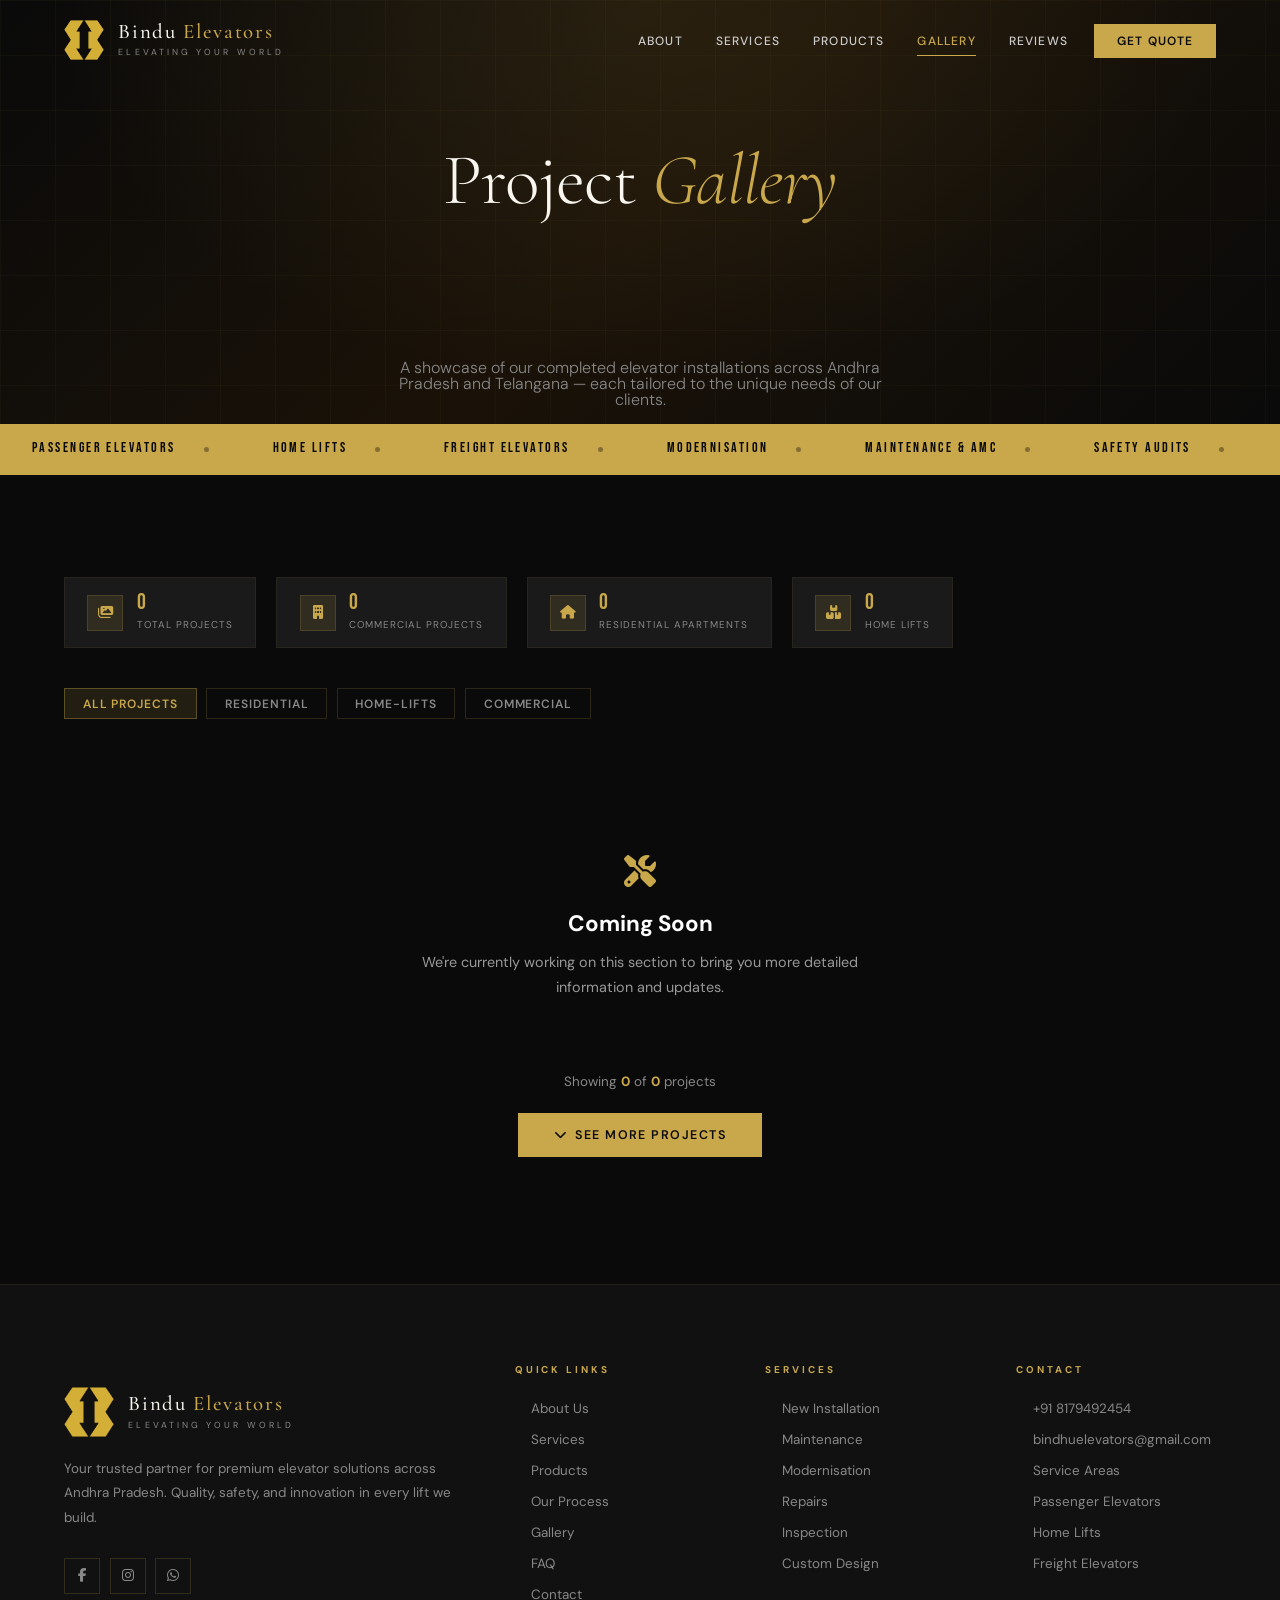
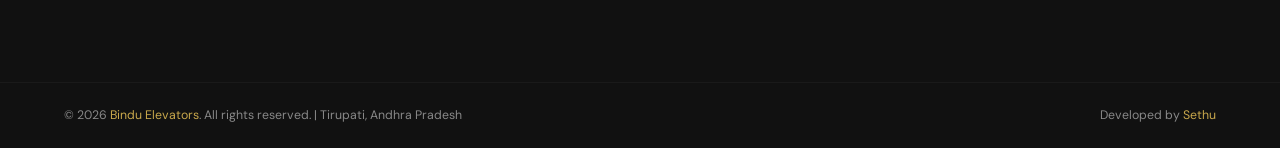
==== commit 1f81b401: "commit" ====
--- a/gallery.html
+++ b/gallery.html
@@ -26,7 +26,7 @@
 @media(max-width:900px){.g-grid{columns:2;}}
 @media(max-width:500px){.g-grid{columns:1;}}
 
-.gi{break-inside:avoid;margin-bottom:1.5px;position:relative;overflow:hidden;cursor:pointer;border:1px solid rgba(201,168,76,.07);transition:border-color var(--tr);}
+.gi{break-inside:avoid;margin-bottom:10px;position:relative;overflow:hidden;cursor:pointer;border:1px solid rgba(201,168,76,.07);transition:border-color var(--tr);}
 .gi:hover{border-color:rgba(201,168,76,.3);}
 .gi.hidden{display:none;}
 .gi-img{width:100%;display:flex;align-items:center;justify-content:center;position:relative;overflow:hidden;}
@@ -79,7 +79,7 @@
 
 <!-- NAV -->
 <nav id="nav">
-  <div class="ni"><a href="index.html" class="nl"><div class="li"><i ><img style="width: 50px; height: 50px;" src="media/binduelevatorslogo.png" alt="Bindu Elevators Logo"></i></div><div><div class="lt">Bindu <span>Elevators</span></div><span class="ls">Elevating Your World</span></div></a>
+  <div class="ni"><a href="index.html" class="nl"><div class="li"><i ><img style="width: 40px; height: 40px;" src="media/binduelevatorslogo.png" alt="Bindu Elevators Logo"></i></div><div><div class="lt">Bindu <span>Elevators</span></div><span class="ls">Elevating Your World</span></div></a>
     <ul class="nls">
       <li><a href="index.html#about">About</a></li>
       <li><a href="index.html#services">Services</a></li>
@@ -140,24 +140,36 @@
     <!-- STATS -->
     <div class="gstats rv">
       <div class="gs"><div class="gs-ico"><i class="fas fa-images"></i></div><div><div class="gs-num" id="totalCount">0</div><div class="gs-lbl">Total Projects</div></div></div>
-      <div class="gs"><div class="gs-ico"><i class="fas fa-building"></i></div><div><div class="gs-num">8</div><div class="gs-lbl">Commercial</div></div></div>
-      <div class="gs"><div class="gs-ico"><i class="fas fa-home"></i></div><div><div class="gs-num">5</div><div class="gs-lbl">Residential</div></div></div>
-      <div class="gs"><div class="gs-ico"><i class="fas fa-hospital"></i></div><div><div class="gs-num">3</div><div class="gs-lbl">Healthcare</div></div></div>
-      <div class="gs"><div class="gs-ico"><i class="fas fa-boxes"></i></div><div><div class="gs-num">4</div><div class="gs-lbl">Industrial</div></div></div>
+      <div class="gs"><div class="gs-ico"><i class="fas fa-building"></i></div><div><div class="gs-num" id="commercialCount">0</div><div class="gs-lbl">Commercial projects</div></div></div>
+      <div class="gs"><div class="gs-ico"><i class="fas fa-home"></i></div><div><div class="gs-num" id="residentialCount">0</div><div class="gs-lbl">Residential Apartments</div></div></div>
+      <div class="gs"><div class="gs-ico"><i class="fas fa-boxes"></i></div><div><div class="gs-num" id="industrialCount">0</div><div class="gs-lbl">Home Lifts</div></div></div>
     </div>
 
     <!-- FILTERS -->
     <div class="filter-bar rv">
       <button class="fc2 on" onclick="filterGallery('all',this)">All Projects</button>
+      <button class="fc2" onclick="filterGallery('residential',this)">Residential</button>
+      <button class="fc2" onclick="filterGallery('home-lifts',this)">Home-lifts</button>
       <button class="fc2" onclick="filterGallery('commercial',this)">Commercial</button>
-      <button class="fc2" onclick="filterGallery('residential',this)">Residential</button>
-      <button class="fc2" onclick="filterGallery('hospital',this)">Healthcare</button>
-      <button class="fc2" onclick="filterGallery('industrial',this)">Industrial</button>
-      <button class="fc2" onclick="filterGallery('panoramic',this)">Panoramic</button>
     </div>
 
     <!-- GRID -->
     <div class="g-grid rv" id="gGrid"></div>
+
+      <!--Coming Soon-->
+  <div style="text-align:center;padding:3rem 1rem;">
+  <div style="font-size:2rem;color:#C9A84C;margin-bottom:.5rem;">
+    <i class="fas fa-tools"></i>
+  </div>
+  <h3 style="font-size:1.4rem;color:#fff;margin-bottom:.5rem;">
+    Coming Soon
+  </h3>
+  <p style="color:#999;font-size:.9rem;max-width:500px;margin:auto;line-height:1.7;">
+    We're currently working on this section to bring you more detailed information and updates.
+  </p>
+</div>
+<!--Coming Soon-->
+
 
     <!-- LOAD MORE -->
     <div class="lm-sec rv" id="lmSec">
@@ -219,8 +231,9 @@
 const ro=new IntersectionObserver(e=>e.forEach(x=>{if(x.isIntersecting){x.target.classList.add('in');ro.unobserve(x.target);}}),{threshold:.08});
 document.querySelectorAll('.rv,.rl,.rr').forEach(el=>ro.observe(el));
 
-/* GALLERY DATA */
+/* GALLERY DATA 
 const items=[
+ 
   {cat:'commercial',icon:'fa-building',bg:'linear-gradient(135deg,#1a1208,#0d0d0d)',h:280,title:'Commercial Tower — <em>Vijayawada</em>',desc:'8-passenger MRL elevator installed in a 20-floor commercial office tower. Features energy-efficient VFD drive, stainless steel cabin, automatic rescue device (ARD), and VVVF control system for smooth, silent operation.',tags:['Commercial','MRL Elevator','Vijayawada'],year:'2024',floors:'20 Floors',capacity:'8 Passengers',speed:'1.5 m/s'},
   {cat:'residential',icon:'fa-home',bg:'linear-gradient(135deg,#111,#1a1208)',h:240,title:'Luxury Villa Lift — <em>Nellore</em>',desc:'Custom 4-floor home lift with panoramic glass cabin, solid oak flooring, LED ambient lighting, and frameless glass shaft. Designed meticulously to complement the villa\'s premium interior aesthetic.',tags:['Residential','Home Lift','Glass Cabin'],year:'2024',floors:'4 Floors',capacity:'4 Persons',speed:'0.6 m/s'},
   {cat:'hospital',icon:'fa-hospital',bg:'linear-gradient(135deg,#0d0d0d,#1a1208)',h:260,title:'Hospital Elevator — <em>Guntur</em>',desc:'Stretcher-compatible hospital elevator for a 6-floor multi-specialty hospital. Features anti-microbial handrails, emergency lighting, priority landing, and dedicated stretcher-access door width of 1100mm.',tags:['Healthcare','Stretcher Lift','Guntur'],year:'2024',floors:'6 Floors',capacity:'Stretcher + 3',speed:'1.0 m/s'},
@@ -241,8 +254,9 @@
   {cat:'industrial',icon:'fa-warehouse',bg:'linear-gradient(135deg,#1a1208,#111)',h:235,title:'Cold Storage Freight Lift — <em>Ongole</em>',desc:'Specialised freight elevator designed for cold storage application with stainless steel interior, temperature-resistant components, sealed motor enclosure, and heavy-duty capacity.',tags:['Industrial','Cold Storage','Specialised'],year:'2023',floors:'3 Floors',capacity:'3000 kg',speed:'0.4 m/s'},
   {cat:'commercial',icon:'fa-hospital-alt',bg:'linear-gradient(135deg,#0d0d0d,#1a1208)',h:255,title:'Corporate Office — <em>Kurnool</em>',desc:'Twin 10-passenger MRL elevators in a 12-floor corporate office. Integrated access control on cabin panel, CCTV inside cabin, destination dispatch, and remote monitoring via smartphone app.',tags:['Commercial','Smart Elevator','Kurnool'],year:'2024',floors:'12 Floors',capacity:'2×10 Persons',speed:'1.75 m/s'},
   {cat:'residential',icon:'fa-city',bg:'linear-gradient(135deg,#1a1208,#0d0d0d)',h:245,title:'Gated Community — <em>Tirupati</em>',desc:'Four elevators across two 20-floor residential towers in a premium gated community. Parallel group control, stainless steel finish, destination dispatch and 24/7 AMC included in project scope.',tags:['Residential','Group Control','Tirupati'],year:'2023',floors:'20 Floors',capacity:'4×13 Persons',speed:'2.0 m/s'},
+
 ];
-
+*/
 let showing=9, filterCat='all', filtered=[];
 function getFiltered(){return filterCat==='all'?items:items.filter(i=>i.cat===filterCat);}
 function renderGallery(){
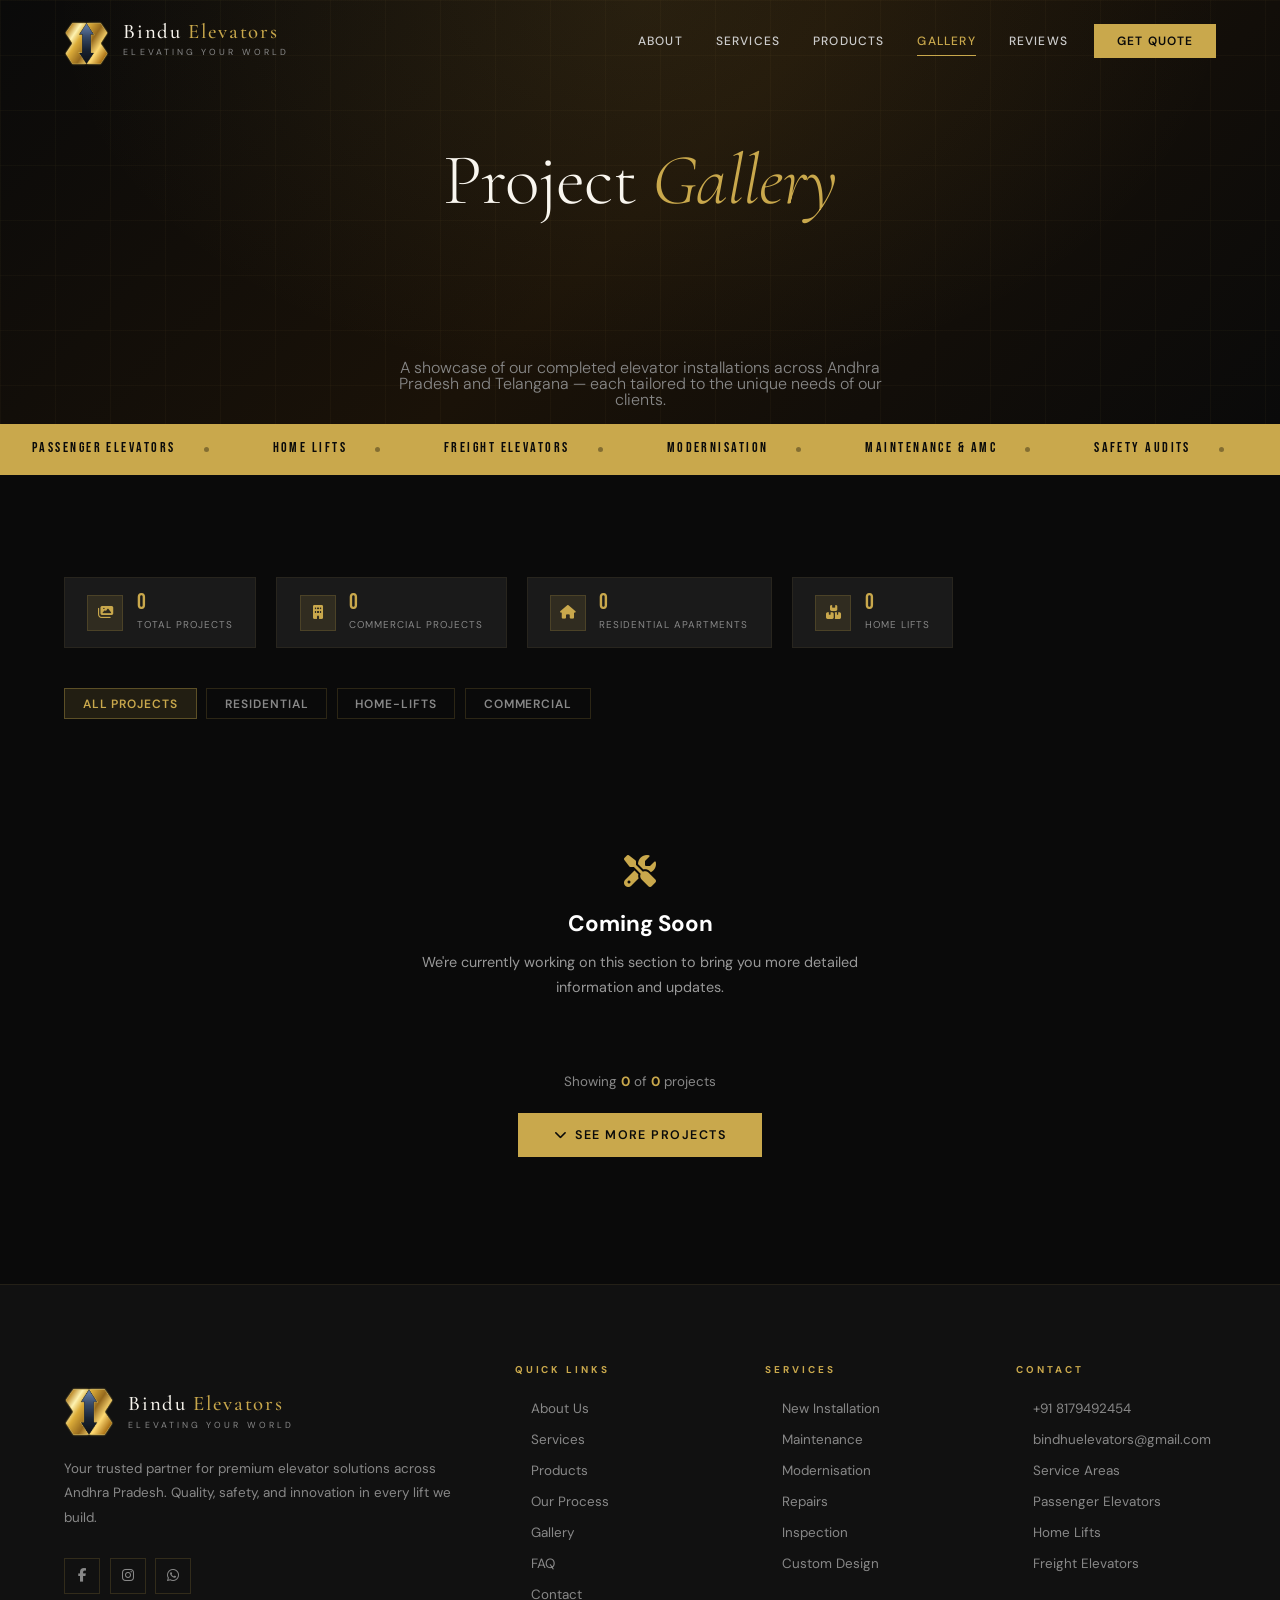
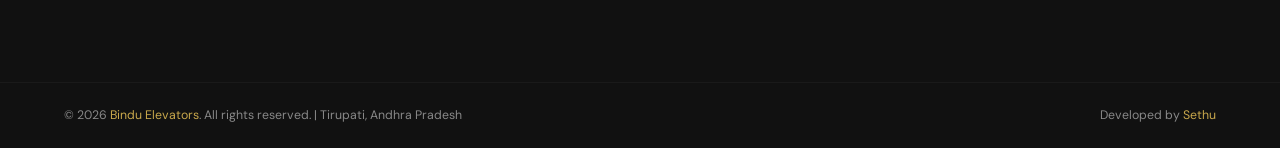
==== commit 36d803ba: "logo change" ====
--- a/gallery.html
+++ b/gallery.html
@@ -79,7 +79,7 @@
 
 <!-- NAV -->
 <nav id="nav">
-  <div class="ni"><a href="index.html" class="nl"><div class="li"><i ><img style="width: 40px; height: 40px;" src="media/binduelevatorslogo.png" alt="Bindu Elevators Logo"></i></div><div><div class="lt">Bindu <span>Elevators</span></div><span class="ls">Elevating Your World</span></div></a>
+  <div class="ni"><a href="index.html" class="nl"><div class="li"><i ><img style="width: 45px; height: 45px; margin-top: 7px;" src="media/binduelevatorslogo.png" alt="Bindu Elevators Logo"></i></div><div><div class="lt">Bindu <span>Elevators</span></div><span class="ls">Elevating Your World</span></div></a>
     <ul class="nls">
       <li><a href="index.html#about">About</a></li>
       <li><a href="index.html#services">Services</a></li>
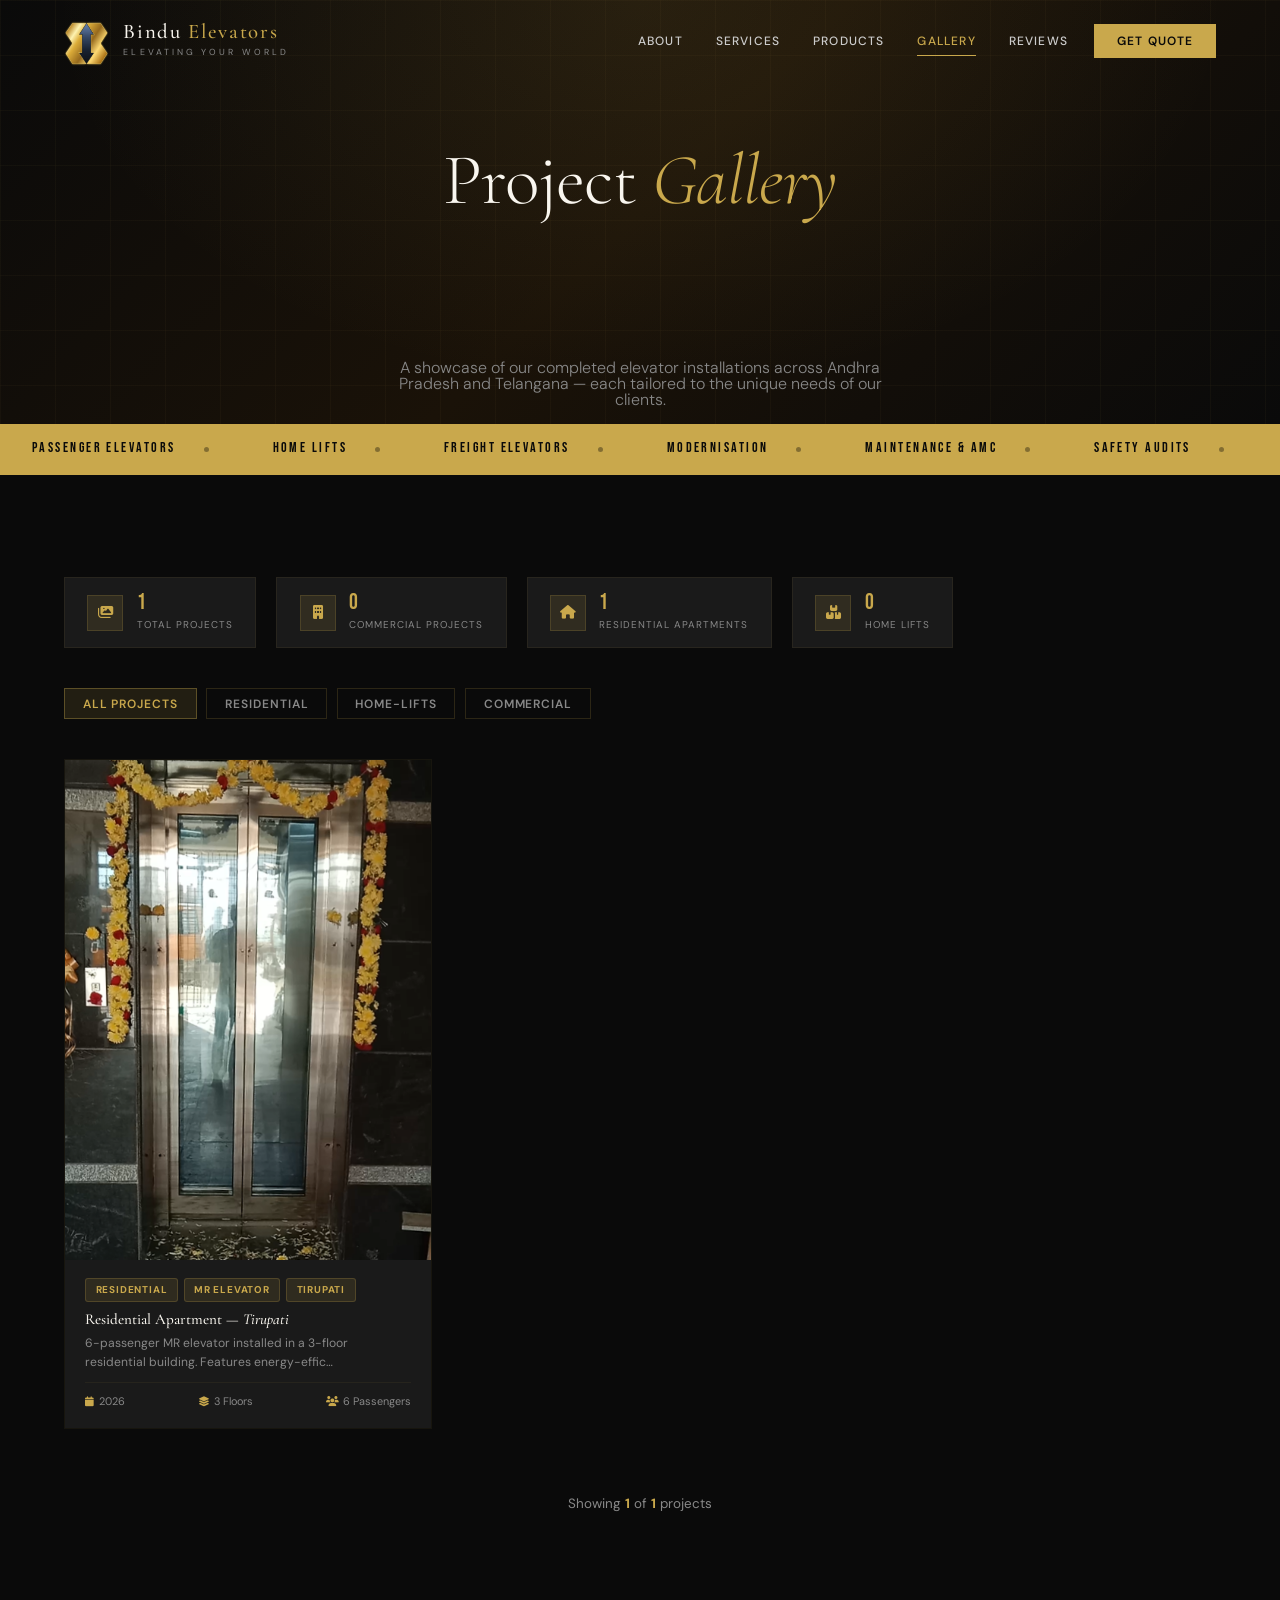
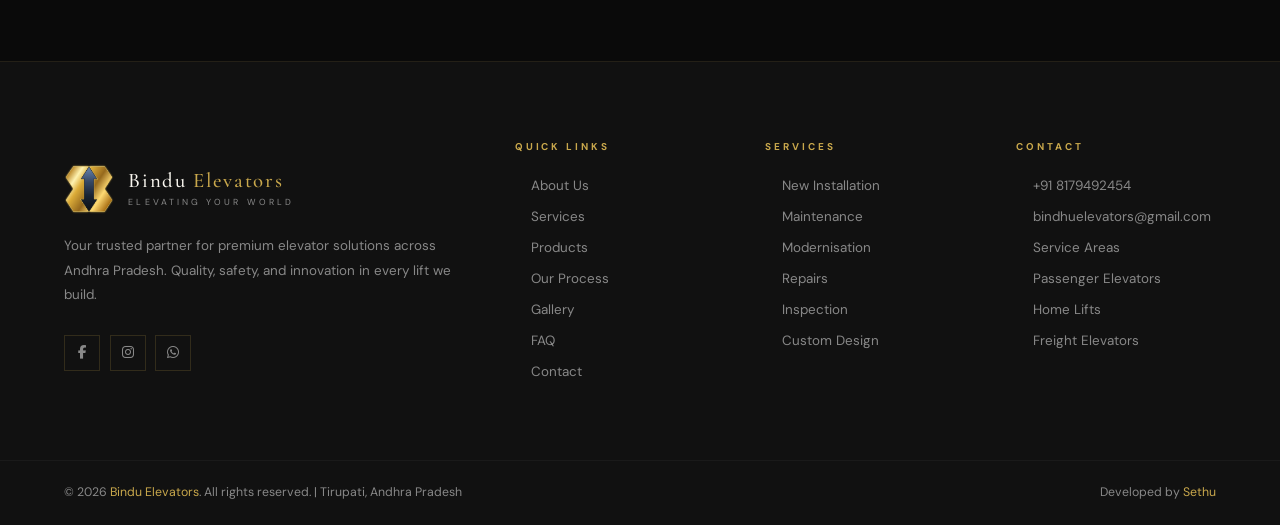
==== commit 663d93a4: "gallery" ====
--- a/gallery.html
+++ b/gallery.html
@@ -51,13 +51,29 @@
 .lb.o{display:flex;}
 .lb-wrap{max-width:900px;width:100%;background:var(--dark2);border:1px solid rgba(201,168,76,.2);position:relative;animation:lbin .25s ease;}
 @keyframes lbin{from{opacity:0;transform:scale(.94)}to{opacity:1;transform:scale(1)}}
+.lb-wrap{max-height:calc(100vh - 7rem);overflow:auto;}
+.lb-media{height:min(55vh,560px);min-height:260px;}
+.lb-media-container{max-height:100%;}
+.lb-media img,.lb-media video{max-width:100%;max-height:100%;object-fit:contain;}
+.lb-info{padding:1.75rem 2rem;max-height:calc(100vh - 42vh);overflow-y:auto;overflow-x:hidden;-webkit-overflow-scrolling:touch;scrollbar-width:thin;scrollbar-color:rgba(128, 128, 128, 0.475) transparent;}
+@media(max-width:900px){.lb-wrap{margin:0 1rem;}.lb-media{height:min(50vh,480px);}.lb-info{padding:1.2rem 1.2rem;}.lb-title{font-size:1.3rem;}.lb-meta{gap:1rem;}.lb-media-scroll{width:36px;height:36px;}.lb-x{width:34px;height:34px;}} 
+@media(max-width:600px){.lb-media{height:min(45vh,380px);}.lb-info{padding:1rem 1rem;}.lb-title{font-size:1.1rem;}.lb-desc{font-size:.82rem;}.lb-meta{flex-direction:column;gap:.75rem;}.lb-media-counter{top:auto;bottom:1rem;right:1rem;left:auto;}.lb-media-scroll.left{left:.5rem;}.lb-media-scroll.right{right:.5rem;}}
 .lb-x{position:absolute;top:1rem;right:1rem;z-index:10;width:38px;height:38px;background:rgba(201,168,76,.1);border:1px solid rgba(201,168,76,.2);color:var(--grey);font-size:1rem;cursor:pointer;transition:all var(--tr);display:flex;align-items:center;justify-content:center;}
-.lb-x:hover{background:rgba(201,168,76,.2);color:var(--white);}
+.lb-x:hover{background:rgba(247, 181, 0, 0.2);color:var(--white);}
 .lb-nav{position:absolute;top:50%;z-index:10;width:40px;height:40px;background:rgba(201,168,76,.1);border:1px solid rgba(201,168,76,.18);color:var(--grey);font-size:.9rem;cursor:pointer;transition:all var(--tr);display:flex;align-items:center;justify-content:center;transform:translateY(-50%);}
 .lb-nav:hover{background:var(--gold-dim);color:var(--gold);border-color:rgba(201,168,76,.4);}
-.lb-prev{left:1rem;}.lb-next{right:1rem;}
-.lb-media{width:100%;min-height:320px;display:flex;align-items:center;justify-content:center;position:relative;overflow:hidden;}
-.lb-info{padding:1.75rem 2rem;}
+.lb-media{width:100%;height:400px;display:flex;align-items:center;justify-content:center;position:relative;overflow:hidden;background:rgba(0,0,0,.3);touch-action:auto;}
+.lb-media-container{width:100%;height:100%;display:flex;align-items:center;justify-content:center;position:relative;overflow:hidden;touch-action:manipulation;}
+.lb-media img,.lb-media video{width:100%;height:100%;object-fit:contain;touch-action:manipulation;}
+.lb-media-scroll{position:absolute;top:50%;transform:translateY(-50%);z-index:5;width:45px;height:45px;background:rgba(201,168,76,.15);border:1px solid rgba(201,168,76,.3);color:var(--gold);font-size:1.1rem;cursor:pointer;transition:all var(--tr);display:flex;align-items:center;justify-content:center;border-radius:.3rem;}
+.lb-media-scroll:hover{background:rgba(201,168,76,.25);border-color:var(--gold);}
+.lb-media-scroll.left{left:1rem;}
+.lb-media-scroll.right{right:1rem;}
+.lb-media-dots{position:absolute;bottom:1.25rem;left:50%;transform:translateX(-50%);display:flex;gap:.5rem;z-index:5;}
+.lb-media-dot{width:10px;height:10px;border-radius:50%;background:rgba(201,168,76,.25);cursor:pointer;transition:all var(--tr);border:1px solid rgba(201,168,76,.4);}
+.lb-media-dot:hover{background:rgba(201,168,76,.4);}
+.lb-media-dot.active{background:var(--gold);width:14px;border-color:var(--gold);}
+.lb-media-counter{position:absolute;top:1rem;left:1rem;font-size:.85rem;color:var(--grey);padding:0.5rem 1rem;border-radius:.3rem;font-weight:600;letter-spacing:.05em;z-index: -1;}
 .lb-tagrow{display:flex;gap:.4rem;flex-wrap:wrap;margin-bottom:.75rem;}
 .lb-title{font-family:var(--fd);font-size:1.6rem;font-weight:400;margin-bottom:.5rem;}
 .lb-title em{color:var(--gold);font-style:italic;}
@@ -147,29 +163,14 @@
 
     <!-- FILTERS -->
     <div class="filter-bar rv">
-      <button class="fc2 on" onclick="filterGallery('all',this)">All Projects</button>
-      <button class="fc2" onclick="filterGallery('residential',this)">Residential</button>
-      <button class="fc2" onclick="filterGallery('home-lifts',this)">Home-lifts</button>
-      <button class="fc2" onclick="filterGallery('commercial',this)">Commercial</button>
+      <button class="fc2 on" data-cat="all" onclick="filterGallery('all',this)">All Projects</button>
+      <button class="fc2" data-cat="residential" onclick="filterGallery('residential',this)">Residential</button>
+      <button class="fc2" data-cat="home-lifts" onclick="filterGallery('home-lifts',this)">Home-lifts</button>
+      <button class="fc2" data-cat="commercial" onclick="filterGallery('commercial',this)">Commercial</button>
     </div>
 
     <!-- GRID -->
     <div class="g-grid rv" id="gGrid"></div>
-
-      <!--Coming Soon-->
-  <div style="text-align:center;padding:3rem 1rem;">
-  <div style="font-size:2rem;color:#C9A84C;margin-bottom:.5rem;">
-    <i class="fas fa-tools"></i>
-  </div>
-  <h3 style="font-size:1.4rem;color:#fff;margin-bottom:.5rem;">
-    Coming Soon
-  </h3>
-  <p style="color:#999;font-size:.9rem;max-width:500px;margin:auto;line-height:1.7;">
-    We're currently working on this section to bring you more detailed information and updates.
-  </p>
-</div>
-<!--Coming Soon-->
-
 
     <!-- LOAD MORE -->
     <div class="lm-sec rv" id="lmSec">
@@ -184,9 +185,13 @@
 <div class="lb" id="lb" role="dialog" aria-modal="true">
   <div class="lb-wrap">
     <button class="lb-x" onclick="closeLb()"><i class="fas fa-times"></i></button>
-    <button class="lb-nav lb-prev" onclick="lbNav(-1)"><i class="fas fa-chevron-left"></i></button>
-    <button class="lb-nav lb-next" onclick="lbNav(1)"><i class="fas fa-chevron-right"></i></button>
-    <div class="lb-media" id="lbMedia"></div>
+    <div class="lb-media" id="lbMedia">
+      <div class="lb-media-container" id="lbMediaContainer"></div>
+      <div class="lb-media-counter" id="lbMediaCounter"></div>
+      <button class="lb-media-scroll left" id="lbMediaPrev" onclick="switchMedia(lbMediaIdx-1)"><i class="fas fa-chevron-left"></i></button>
+      <button class="lb-media-scroll right" id="lbMediaNext" onclick="switchMedia(lbMediaIdx+1)"><i class="fas fa-chevron-right"></i></button>
+      <div class="lb-media-dots" id="lbMediaDots"></div>
+    </div>
     <div class="lb-info">
       <div class="lb-tagrow" id="lbTags"></div>
       <h3 class="lb-title" id="lbTitle"></h3>
@@ -206,7 +211,7 @@
       <p>Your trusted partner for premium elevator solutions across Andhra Pradesh. Quality, safety, and innovation in every lift we build.</p>
       <div class="slnks">
         <a target="_blank" href="https://www.facebook.com/profile.php?id=61589284768970" class="slnk" aria-label="Facebook"><i class="fab fa-facebook-f"></i></a>
-        <a target="_blank" href="https://www.instagram.com/binduelevatorsofficial/" class="slnk" aria-label="Instagram"><i class="fab fa-instagram"></i></a>
+        <a target="_blank" href="https://www.instagram.com/binduelevators/" class="slnk" aria-label="Instagram"><i class="fab fa-instagram"></i></a>
         <a target="_blank" href="https://wa.me/918179492454" class="slnk" aria-label="WhatsApp"><i class="fab fa-whatsapp"></i></a>
       </div>
     </div>
@@ -231,69 +236,130 @@
 const ro=new IntersectionObserver(e=>e.forEach(x=>{if(x.isIntersecting){x.target.classList.add('in');ro.unobserve(x.target);}}),{threshold:.08});
 document.querySelectorAll('.rv,.rl,.rr').forEach(el=>ro.observe(el));
 
-/* GALLERY DATA 
+/* GALLERY DATA */
 const items=[
- 
-  {cat:'commercial',icon:'fa-building',bg:'linear-gradient(135deg,#1a1208,#0d0d0d)',h:280,title:'Commercial Tower — <em>Vijayawada</em>',desc:'8-passenger MRL elevator installed in a 20-floor commercial office tower. Features energy-efficient VFD drive, stainless steel cabin, automatic rescue device (ARD), and VVVF control system for smooth, silent operation.',tags:['Commercial','MRL Elevator','Vijayawada'],year:'2024',floors:'20 Floors',capacity:'8 Passengers',speed:'1.5 m/s'},
-  {cat:'residential',icon:'fa-home',bg:'linear-gradient(135deg,#111,#1a1208)',h:240,title:'Luxury Villa Lift — <em>Nellore</em>',desc:'Custom 4-floor home lift with panoramic glass cabin, solid oak flooring, LED ambient lighting, and frameless glass shaft. Designed meticulously to complement the villa\'s premium interior aesthetic.',tags:['Residential','Home Lift','Glass Cabin'],year:'2024',floors:'4 Floors',capacity:'4 Persons',speed:'0.6 m/s'},
-  {cat:'hospital',icon:'fa-hospital',bg:'linear-gradient(135deg,#0d0d0d,#1a1208)',h:260,title:'Hospital Elevator — <em>Guntur</em>',desc:'Stretcher-compatible hospital elevator for a 6-floor multi-specialty hospital. Features anti-microbial handrails, emergency lighting, priority landing, and dedicated stretcher-access door width of 1100mm.',tags:['Healthcare','Stretcher Lift','Guntur'],year:'2024',floors:'6 Floors',capacity:'Stretcher + 3',speed:'1.0 m/s'},
-  {cat:'panoramic',icon:'fa-store',bg:'linear-gradient(135deg,#1a1000,#111)',h:250,title:'Shopping Mall Panoramic — <em>Tirupati</em>',desc:'Stunning panoramic glass elevator installed in a 4-floor shopping mall. Features curved glass panels on three sides, LED collar lighting at each floor, and smooth 1.5 m/s operation for an impressive visual centrepiece.',tags:['Panoramic','Commercial','Tirupati'],year:'2023',floors:'4 Floors',capacity:'13 Persons',speed:'1.5 m/s'},
-  {cat:'industrial',icon:'fa-industry',bg:'linear-gradient(135deg,#111,#1a1208)',h:230,title:'Warehouse Freight Lift — <em>Ongole</em>',desc:'Heavy-duty 2-tonne industrial freight elevator for a 3-floor warehouse. Bi-parting automatic doors, anti-skid aluminium flooring, overload protection, and forklift-compatible cabin dimensions.',tags:['Industrial','Freight','Ongole'],year:'2024',floors:'3 Floors',capacity:'2000 kg',speed:'0.5 m/s'},
-  {cat:'residential',icon:'fa-home',bg:'linear-gradient(135deg,#1a1208,#0d0d0d)',h:220,title:'Apartment Complex — <em>Kurnool</em>',desc:'Twin passenger elevators for a 15-floor residential apartment complex. High-efficiency gearless traction system, destination control, and mirror-finish stainless steel cabin interiors.',tags:['Residential','Apartment','Kurnool'],year:'2023',floors:'15 Floors',capacity:'13 Persons',speed:'2.0 m/s'},
-  {cat:'commercial',icon:'fa-hotel',bg:'linear-gradient(135deg,#0d0d0d,#1a1000)',h:255,title:'Boutique Hotel — <em>Kadapa</em>',desc:'Luxury elevator for a boutique hotel with custom wood-veneer cabin interior, gold-finish hardware, recessed LED lighting, and Bluetooth-enabled destination display. Matches the hotel\'s heritage design language.',tags:['Commercial','Hotel','Custom Design'],year:'2024',floors:'6 Floors',capacity:'8 Persons',speed:'1.0 m/s'},
-  {cat:'hospital',icon:'fa-clinic-medical',bg:'linear-gradient(135deg,#111,#1a1208)',h:240,title:'Nursing Home Lift — <em>Nellore</em>',desc:'Compact MRL elevator for a 4-floor nursing home. Easy-access wide doors, handrail on three walls, emergency phone, and backup power. Designed for patient safety and easy wheelchair / gurney access.',tags:['Healthcare','MRL','Accessibility'],year:'2023',floors:'4 Floors',capacity:'8 Persons',speed:'1.0 m/s'},
-  {cat:'commercial',icon:'fa-university',bg:'linear-gradient(135deg,#1a1208,#111)',h:245,title:'College Administrative Block — <em>Chittoor</em>',desc:'Two passenger elevators for a 5-floor college administrative building. Designed for high-traffic operation with 180-second door-open hold, stainless steel cabin, and energy-saving standby mode.',tags:['Commercial','Education','Chittoor'],year:'2024',floors:'5 Floors',capacity:'13 Persons',speed:'1.0 m/s'},
-  {cat:'industrial',icon:'fa-boxes',bg:'linear-gradient(135deg,#0d0d0d,#1a1208)',h:230,title:'Factory Service Lift — <em>Anantapur</em>',desc:'1-tonne service elevator for a textile factory with 4 floors. Features industrial-grade cabin, automatic bi-parting doors, and remote monitoring capability for 24/7 production environment.',tags:['Industrial','Service Lift','Anantapur'],year:'2023',floors:'4 Floors',capacity:'1000 kg',speed:'0.5 m/s'},
-  {cat:'panoramic',icon:'fa-building',bg:'linear-gradient(135deg,#1a1000,#0d0d0d)',h:265,title:'IT Park Glass Elevator — <em>Visakhapatnam</em>',desc:'Premium panoramic elevator in a 10-floor IT park atrium. Full-height glass shaft, energy-efficient regenerative drive that feeds power back to the grid, and smart destination dispatch system.',tags:['Panoramic','Commercial','Visakhapatnam'],year:'2024',floors:'10 Floors',capacity:'13 Persons',speed:'2.0 m/s'},
-  {cat:'residential',icon:'fa-home',bg:'linear-gradient(135deg,#1a1208,#111)',h:235,title:'Independent Villa — <em>Kadapa</em>',desc:'Minimalist 3-floor home lift for a modern independent villa. Compact shaft footprint (900×900mm), half-glass cabin door, and whisper-quiet operation ideal for residential environments.',tags:['Residential','Home Lift','Minimalist'],year:'2024',floors:'3 Floors',capacity:'3 Persons',speed:'0.4 m/s'},
-  {cat:'hospital',icon:'fa-ambulance',bg:'linear-gradient(135deg,#111,#1a1208)',h:250,title:'Dialysis Centre — <em>Rajahmundry</em>',desc:'Dedicated patient elevator for a 3-floor dialysis centre. Wide 1100mm doors, smooth ride for patient comfort, independent power supply, and emergency communication system installed.',tags:['Healthcare','Patient Lift','Rajahmundry'],year:'2023',floors:'3 Floors',capacity:'Wheelchair + Attendant',speed:'0.6 m/s'},
-  {cat:'industrial',icon:'fa-utensils',bg:'linear-gradient(135deg,#1a1208,#0d0d0d)',h:220,title:'Restaurant Dumbwaiter — <em>Hyderabad</em>',desc:'150kg food service dumbwaiter for a 4-floor restaurant chain. Silent operation, auto-call system, stainless steel interior for hygiene, and soft-stop mechanism for safe food transport.',tags:['Industrial','Dumbwaiter','Food Service'],year:'2024',floors:'4 Floors',capacity:'150 kg',speed:'0.4 m/s'},
-  {cat:'commercial',icon:'fa-shopping-bag',bg:'linear-gradient(135deg,#0d0d0d,#1a1000)',h:260,title:'Retail Complex — <em>Kakinada</em>',desc:'Three passenger elevators installed across a 6-floor retail complex. Coordinated destination control, branded cabin interiors matching retail theme, and energy-efficient gearless traction drive.',tags:['Commercial','Retail','Kakinada'],year:'2024',floors:'6 Floors',capacity:'3×13 Persons',speed:'1.5 m/s'},
-  {cat:'residential',icon:'fa-building',bg:'linear-gradient(135deg,#1a1208,#0d0d0d)',h:240,title:'Luxury Apartments — <em>Vijayawada</em>',desc:'Signature elevator for a luxury high-rise with 18 floors. VIP destination control, marble-effect cabin floor, designer ceiling with chandelier lighting, and silent gearless machine.',tags:['Residential','Luxury','Vijayawada'],year:'2023',floors:'18 Floors',capacity:'10 Persons',speed:'2.5 m/s'},
-  {cat:'panoramic',icon:'fa-star',bg:'linear-gradient(135deg,#111,#1a1000)',h:250,title:'Office Lobby Panoramic — <em>Nellore</em>',desc:'Statement panoramic elevator for a corporate HQ lobby. Three-sided glass panoramic view, internal LED strip lighting on all four walls, and destination dispatch for peak-hour efficiency.',tags:['Panoramic','Corporate','Nellore'],year:'2024',floors:'8 Floors',capacity:'10 Persons',speed:'1.5 m/s'},
-  {cat:'industrial',icon:'fa-warehouse',bg:'linear-gradient(135deg,#1a1208,#111)',h:235,title:'Cold Storage Freight Lift — <em>Ongole</em>',desc:'Specialised freight elevator designed for cold storage application with stainless steel interior, temperature-resistant components, sealed motor enclosure, and heavy-duty capacity.',tags:['Industrial','Cold Storage','Specialised'],year:'2023',floors:'3 Floors',capacity:'3000 kg',speed:'0.4 m/s'},
-  {cat:'commercial',icon:'fa-hospital-alt',bg:'linear-gradient(135deg,#0d0d0d,#1a1208)',h:255,title:'Corporate Office — <em>Kurnool</em>',desc:'Twin 10-passenger MRL elevators in a 12-floor corporate office. Integrated access control on cabin panel, CCTV inside cabin, destination dispatch, and remote monitoring via smartphone app.',tags:['Commercial','Smart Elevator','Kurnool'],year:'2024',floors:'12 Floors',capacity:'2×10 Persons',speed:'1.75 m/s'},
-  {cat:'residential',icon:'fa-city',bg:'linear-gradient(135deg,#1a1208,#0d0d0d)',h:245,title:'Gated Community — <em>Tirupati</em>',desc:'Four elevators across two 20-floor residential towers in a premium gated community. Parallel group control, stainless steel finish, destination dispatch and 24/7 AMC included in project scope.',tags:['Residential','Group Control','Tirupati'],year:'2023',floors:'20 Floors',capacity:'4×13 Persons',speed:'2.0 m/s'},
-
+  {cat:'residential',icon:'fa-building',bg:'linear-gradient(135deg,#1a1208,#0d0d0d)',h:500,title:'Residential Apartment — <em>Tirupati</em>',desc:'6-passenger MR elevator installed in a 3-floor residential building. Features energy-efficient VFD drive, stainless steel cabin, automatic rescue device (ARD), and VVVF control system for smooth, silent operation. 6-passenger MRL elevator installed in a 3-floor residential building. Features energy-efficient VFD drive, stainless steel cabin, automatic rescue device (ARD), and VVVF control system for smooth, silent operation.',tags:['Residential','MR Elevator','Tirupati'],year:'2026',floors:'3 Floors',capacity:'6 Passengers',speed:'1.5 m/s',media:[{type:'image',src:'media/projects/tirupati-apartment/img-01.png'},{type:'video',src:'media/projects/tirupati-apartment/vid-01.mp4'}]},
+  
 ];
-*/
 let showing=9, filterCat='all', filtered=[];
+let lbIdx=0, lbMediaIdx=0;
+let touchStartX=0, touchStartY=0, touchEndX=0, touchEndY=0;
+let savedScrollY=0;
 function getFiltered(){return filterCat==='all'?items:items.filter(i=>i.cat===filterCat);}
-function renderGallery(){
+function updateStats(){
+  document.getElementById('totalCount').textContent=items.length;
+  document.getElementById('commercialCount').textContent=items.filter(i=>i.cat==='commercial').length;
+  document.getElementById('residentialCount').textContent=items.filter(i=>i.cat==='residential').length;
+  document.getElementById('industrialCount').textContent=items.filter(i=>['industrial','home-lifts'].includes(i.cat)).length;
+}
+function updateFilterButtons(){
+  document.querySelectorAll('.fc2').forEach(btn=>btn.classList.toggle('on', btn.dataset.cat===filterCat));
+}
+function getCurrentState(){
+  return {
+    filterCat,
+    showing,
+    lbOpen: document.getElementById('lb').classList.contains('o'),
+    lbIdx,
+    lbMediaIdx,
+    scrollY: window.scrollY||0
+  };
+}
+function replaceHistoryState(){window.history.replaceState(getCurrentState(),'');}
+function pushHistoryState(){window.history.pushState(getCurrentState(),'');}
+function restoreState(state){
+  if(!state) return;
+  filterCat = state.filterCat || 'all';
+  showing = typeof state.showing==='number' ? state.showing : 9;
+  lbIdx = typeof state.lbIdx==='number' ? state.lbIdx : 0;
+  lbMediaIdx = typeof state.lbMediaIdx==='number' ? state.lbMediaIdx : 0;
+  updateFilterButtons();
+  renderGallery(false);
+  if(state.lbOpen && filtered[lbIdx]){
+    openLb(lbIdx, false);
+  } else {
+    closeLb(false);
+  }
+  setTimeout(()=>window.scrollTo(0, state.scrollY||0), 20);
+}
+window.addEventListener('popstate', e=>{ if(e.state) restoreState(e.state); });
+function renderGallery(saveHistory=true){
   filtered=getFiltered();
   const toShow=filtered.slice(0,showing);
-  document.getElementById('gGrid').innerHTML=toShow.map((item,idx)=>`
-    <div class="gi" onclick="openLb(${idx})" tabindex="0" role="button" aria-label="View ${item.title.replace(/<[^>]+>/g,'')}">
-      <div class="gi-img" style="height:${item.h}px;">
-        <div class="gi-img-inner" style="background:${item.bg};inset:0;position:absolute;"></div>
-        <div class="gi-ov"><i class="fas fa-expand-alt gi-ov-ico"></i></div>
-        <i class="fas ${item.icon} gi-ico" style="font-size:3rem;color:rgba(201,168,76,.22);position:relative;z-index:1;"></i>
-      </div>
-      <div class="gi-cap">
-        <div class="gi-tag-row">${item.tags.map(t=>`<span class="tag t-gold">${t}</span>`).join('')}</div>
-        <div class="gi-title">${item.title}</div>
-        <div class="gi-sub">${item.desc.substring(0,90)}…</div>
-        <div class="gi-foot">
-          <span><i class="fas fa-calendar"></i>${item.year}</span>
-          <span><i class="fas fa-layer-group"></i>${item.floors}</span>
-          <span><i class="fas fa-users"></i>${item.capacity}</span>
+  document.getElementById('gGrid').innerHTML=toShow.map((item,idx)=>{
+    const thumbnailHTML=item.media&&item.media.length>0
+      ?`<img src="${item.media[0].src}" alt="${item.title}" style="width:100%;height:100%;object-fit:cover;position:relative;z-index:1;">`
+      :`<i class="fas ${item.icon} gi-ico" style="font-size:3rem;color:rgba(201,168,76,.22);position:relative;z-index:1;"></i>`;
+    return`
+      <div class="gi" onclick="openLb(${idx})" tabindex="0" role="button" aria-label="View ${item.title.replace(/<[^>]+>/g,'')}">
+        <div class="gi-img" style="height:${item.h}px;">
+          <div class="gi-img-inner" style="background:${item.bg};inset:0;position:absolute;z-index:0;"></div>
+          <div class="gi-ov"><i class="fas fa-expand-alt gi-ov-ico"></i></div>
+          ${thumbnailHTML}
         </div>
-      </div>
-    </div>
-  `).join('');
+        <div class="gi-cap">
+          <div class="gi-tag-row">${item.tags.map(t=>`<span class="tag t-gold">${t}</span>`).join('')}</div>
+          <div class="gi-title">${item.title}</div>
+          <div class="gi-sub">${item.desc.substring(0,90)}…</div>
+          <div class="gi-foot">
+            <span><i class="fas fa-calendar"></i>${item.year}</span>
+            <span><i class="fas fa-layer-group"></i>${item.floors}</span>
+            <span><i class="fas fa-users"></i>${item.capacity}</span>
+          </div>
+        </div>
+      </div>`;
+  }).join('');
   document.getElementById('shownCount').textContent=toShow.length;
   document.getElementById('allCount').textContent=filtered.length;
-  document.getElementById('totalCount').textContent=items.length;
+  updateStats();
   document.getElementById('lmBtn').style.display=showing>=filtered.length?'none':'inline-flex';
-}
-function filterGallery(cat,btn){filterCat=cat;showing=9;document.querySelectorAll('.fc2').forEach(c=>c.classList.remove('on'));btn.classList.add('on');renderGallery();}
-function loadMore(){showing+=6;renderGallery();}
-
-/* LIGHTBOX */
-let lbIdx=0;
-function openLb(idx){
-  lbIdx=idx;const item=filtered[idx];
-  document.getElementById('lbMedia').innerHTML=`<i class="fas ${item.icon}" style="font-size:5rem;color:rgba(201,168,76,.3);position:relative;z-index:1;"></i><div style="position:absolute;inset:0;background:${item.bg};"></div>`;
+  document.querySelectorAll('#gGrid .gi').forEach(el=>el.addEventListener('keydown',e=>{ if(e.key==='Enter'||e.key===' '){ e.preventDefault(); el.click(); }}));
+  if(saveHistory) replaceHistoryState();
+}
+function filterGallery(cat,btn){filterCat=cat;showing=9;updateFilterButtons();renderGallery();pushHistoryState();}
+function loadMore(){showing+=6;renderGallery();pushHistoryState();}
+function cleanupVideo(){const video=document.querySelector('#lbMediaContainer video');if(video){video.pause();video.currentTime=0;}}
+function handleVideoEnded(){cleanupVideo();}
+function renderMedia(){
+  const item=filtered[lbIdx];
+  const media=item.media||[];
+  const container=document.getElementById('lbMediaContainer');
+  cleanupVideo();
+  if(media.length===0){
+    container.innerHTML=`<div style="position:absolute;inset:0;background:${item.bg};"></div><i class="fas ${item.icon}" style="font-size:5rem;color:rgba(201,168,76,.3);position:relative;z-index:1;"></i>`;
+    document.getElementById('lbMediaCounter').innerHTML='';
+    document.getElementById('lbMediaDots').innerHTML='';
+    document.getElementById('lbMediaPrev').style.display='none';
+    document.getElementById('lbMediaNext').style.display='none';
+    return;
+  }
+  lbMediaIdx=Math.max(0,Math.min(lbMediaIdx,media.length-1));
+  const current=media[lbMediaIdx];
+  let mediaHTML='';
+  if(current.type==='image'){
+    mediaHTML=`<img src="${current.src}" alt="Project media" style="max-width:100%;max-height:100%;object-fit:contain;">`;
+  } else if(current.type==='video'){
+    mediaHTML=`<video controls playsinline webkit-playsinline controlsList="nodownload nofullscreen noremoteplayback" disablepictureinpicture oncontextmenu="return false;" onended="handleVideoEnded()" style="max-width:100%;max-height:100%;object-fit:contain;touch-action:auto;pointer-events:auto;"><source src="${current.src}" type="video/mp4">Your browser does not support the video tag.</video>`;
+  }
+  container.innerHTML=mediaHTML;
+  document.getElementById('lbMediaCounter').innerHTML=`${lbMediaIdx+1} / ${media.length}`;
+  document.getElementById('lbMediaPrev').style.display=media.length>1?'flex':'none';
+  document.getElementById('lbMediaNext').style.display=media.length>1?'flex':'none';
+  document.getElementById('lbMediaDots').innerHTML=media.map((m,i)=>`<div class="lb-media-dot ${i===lbMediaIdx?'active':''}" onclick="switchMedia(${i})"></div>`).join('');
+  replaceHistoryState();
+}
+function switchMedia(idx){
+  const item=filtered[lbIdx];
+  const media=item.media||[];
+  if(media.length===0)return;
+  lbMediaIdx=(idx+media.length)%media.length;
+  renderMedia();
+}
+function openLb(idx, addHistory=true){
+  if(!filtered[idx]) return;
+  lbIdx=idx;lbMediaIdx=0;
+  const item=filtered[idx];
+  renderMedia();
   document.getElementById('lbTags').innerHTML=item.tags.map(t=>`<span class="tag t-gold">${t}</span>`).join('');
   document.getElementById('lbTitle').innerHTML=item.title;
   document.getElementById('lbDesc').textContent=item.desc;
@@ -305,19 +371,93 @@
     <span class="lb-mi"><i class="fas fa-map-marker-alt"></i>${item.tags[item.tags.length-1]}</span>
   `;
   document.getElementById('lb').classList.add('o');
+  lockBodyScroll();
+  if(addHistory) pushHistoryState();
+}
+function closeLb(addHistory=true){cleanupVideo();document.getElementById('lb').classList.remove('o');restoreBodyScroll();if(addHistory) pushHistoryState();}
+function lbNav(d){lbIdx=(lbIdx+d+filtered.length)%filtered.length;lbMediaIdx=0;const item=filtered[lbIdx];if(!item)return;openLb(lbIdx,false);}
+const lbMediaEl=document.getElementById('lbMedia');
+function lockBodyScroll(){
+  savedScrollY = window.scrollY || window.pageYOffset;
+  document.documentElement.style.overflow='hidden';
   document.body.style.overflow='hidden';
-}
-function closeLb(){document.getElementById('lb').classList.remove('o');document.body.style.overflow='';}
-function lbNav(d){lbIdx=(lbIdx+d+filtered.length)%filtered.length;openLb(lbIdx);}
+  document.body.style.position='fixed';
+  document.body.style.top=`-${savedScrollY}px`;
+  document.body.style.width='100%';
+}
+function restoreBodyScroll(){
+  document.documentElement.style.overflow='';
+  document.body.style.overflow='';
+  document.body.style.position='';
+  document.body.style.top='';
+  document.body.style.width='';
+  window.scrollTo(0, savedScrollY);
+}
+function isVideoTouch(e){
+  const target = e.target;
+  if(target && target.closest && target.closest('video')) return true;
+  const path = e.composedPath && e.composedPath();
+  if(path && path.some(node=>node && node.tagName==='VIDEO')) return true;
+  const point = e.changedTouches ? e.changedTouches[0] : e;
+  if(point && point.clientX !== undefined && point.clientY !== undefined){
+    const videos = document.querySelectorAll('#lbMediaContainer video');
+    for(const video of videos){
+      const rect = video.getBoundingClientRect();
+      if(point.clientX >= rect.left && point.clientX <= rect.right && point.clientY >= rect.top && point.clientY <= rect.bottom){
+        return true;
+      }
+    }
+  }
+  return false;
+}
+lbMediaEl.addEventListener('touchstart',e=>{
+  const item=filtered[lbIdx] || {};
+  const current= item.media && item.media[lbMediaIdx];
+  if(current && current.type==='video'){e.stopPropagation();return;}
+  if(isVideoTouch(e)){e.stopPropagation();return;}
+  const touch=e.changedTouches[0];
+  touchStartX=touch.clientX;
+  touchStartY=touch.clientY;
+});
+lbMediaEl.addEventListener('touchend',e=>{
+  const item=filtered[lbIdx] || {};
+  const current= item.media && item.media[lbMediaIdx];
+  if(current && current.type==='video'){e.stopPropagation();return;}
+  if(isVideoTouch(e)){e.stopPropagation();return;}
+  const touch=e.changedTouches[0];
+  touchEndX=touch.clientX;
+  touchEndY=touch.clientY;
+  const dx=touchEndX-touchStartX;
+  const dy=touchEndY-touchStartY;
+  if(Math.abs(dx)>50&&Math.abs(dx)>Math.abs(dy)){
+    if(dx<0) switchMedia(lbMediaIdx+1);
+    else switchMedia(lbMediaIdx-1);
+  }
+});
+lbMediaEl.addEventListener('pointerdown',e=>{
+  const item=filtered[lbIdx] || {};
+  const current= item.media && item.media[lbMediaIdx];
+  if(current && current.type==='video'){e.stopPropagation();return;}
+  if(isVideoTouch(e)){e.stopPropagation();return;}
+  touchStartX=e.clientX;
+  touchStartY=e.clientY;
+});
+lbMediaEl.addEventListener('pointerup',e=>{
+  const item=filtered[lbIdx] || {};
+  const current= item.media && item.media[lbMediaIdx];
+  if(current && current.type==='video'){e.stopPropagation();return;}
+  if(isVideoTouch(e)){e.stopPropagation();return;}
+  touchEndX=e.clientX;
+  touchEndY=e.clientY;
+  const dx=touchEndX-touchStartX;
+  const dy=touchEndY-touchStartY;
+  if(Math.abs(dx)>50&&Math.abs(dx)>Math.abs(dy)){
+    if(dx<0) switchMedia(lbMediaIdx+1);
+    else switchMedia(lbMediaIdx-1);
+  }
+});
 document.getElementById('lb').addEventListener('click',e=>{if(e.target===document.getElementById('lb'))closeLb();});
-document.addEventListener('keydown',e=>{
-  if(document.getElementById('lb').classList.contains('o')){
-    if(e.key==='Escape')closeLb();
-    if(e.key==='ArrowLeft')lbNav(-1);
-    if(e.key==='ArrowRight')lbNav(1);
-  }
-});
-document.querySelectorAll('.gi').forEach(el=>el.addEventListener('keydown',e=>{if(e.key==='Enter'||e.key===' ')el.click();}));
+document.addEventListener('keydown',e=>{if(document.getElementById('lb').classList.contains('o')){const item=filtered[lbIdx];const mediaCount=item.media?item.media.length:0;if(e.key==='Escape')closeLb();if(e.key==='ArrowLeft'){if(mediaCount>1&&lbMediaIdx>0){switchMedia(lbMediaIdx-1);}else if(mediaCount===0||lbMediaIdx===0){lbNav(-1);}}if(e.key==='ArrowRight'){if(mediaCount>1&&lbMediaIdx<mediaCount-1){switchMedia(lbMediaIdx+1);}else if(mediaCount===0||lbMediaIdx===mediaCount-1){lbNav(1);}}}});
 renderGallery();
 </script>
 </body>
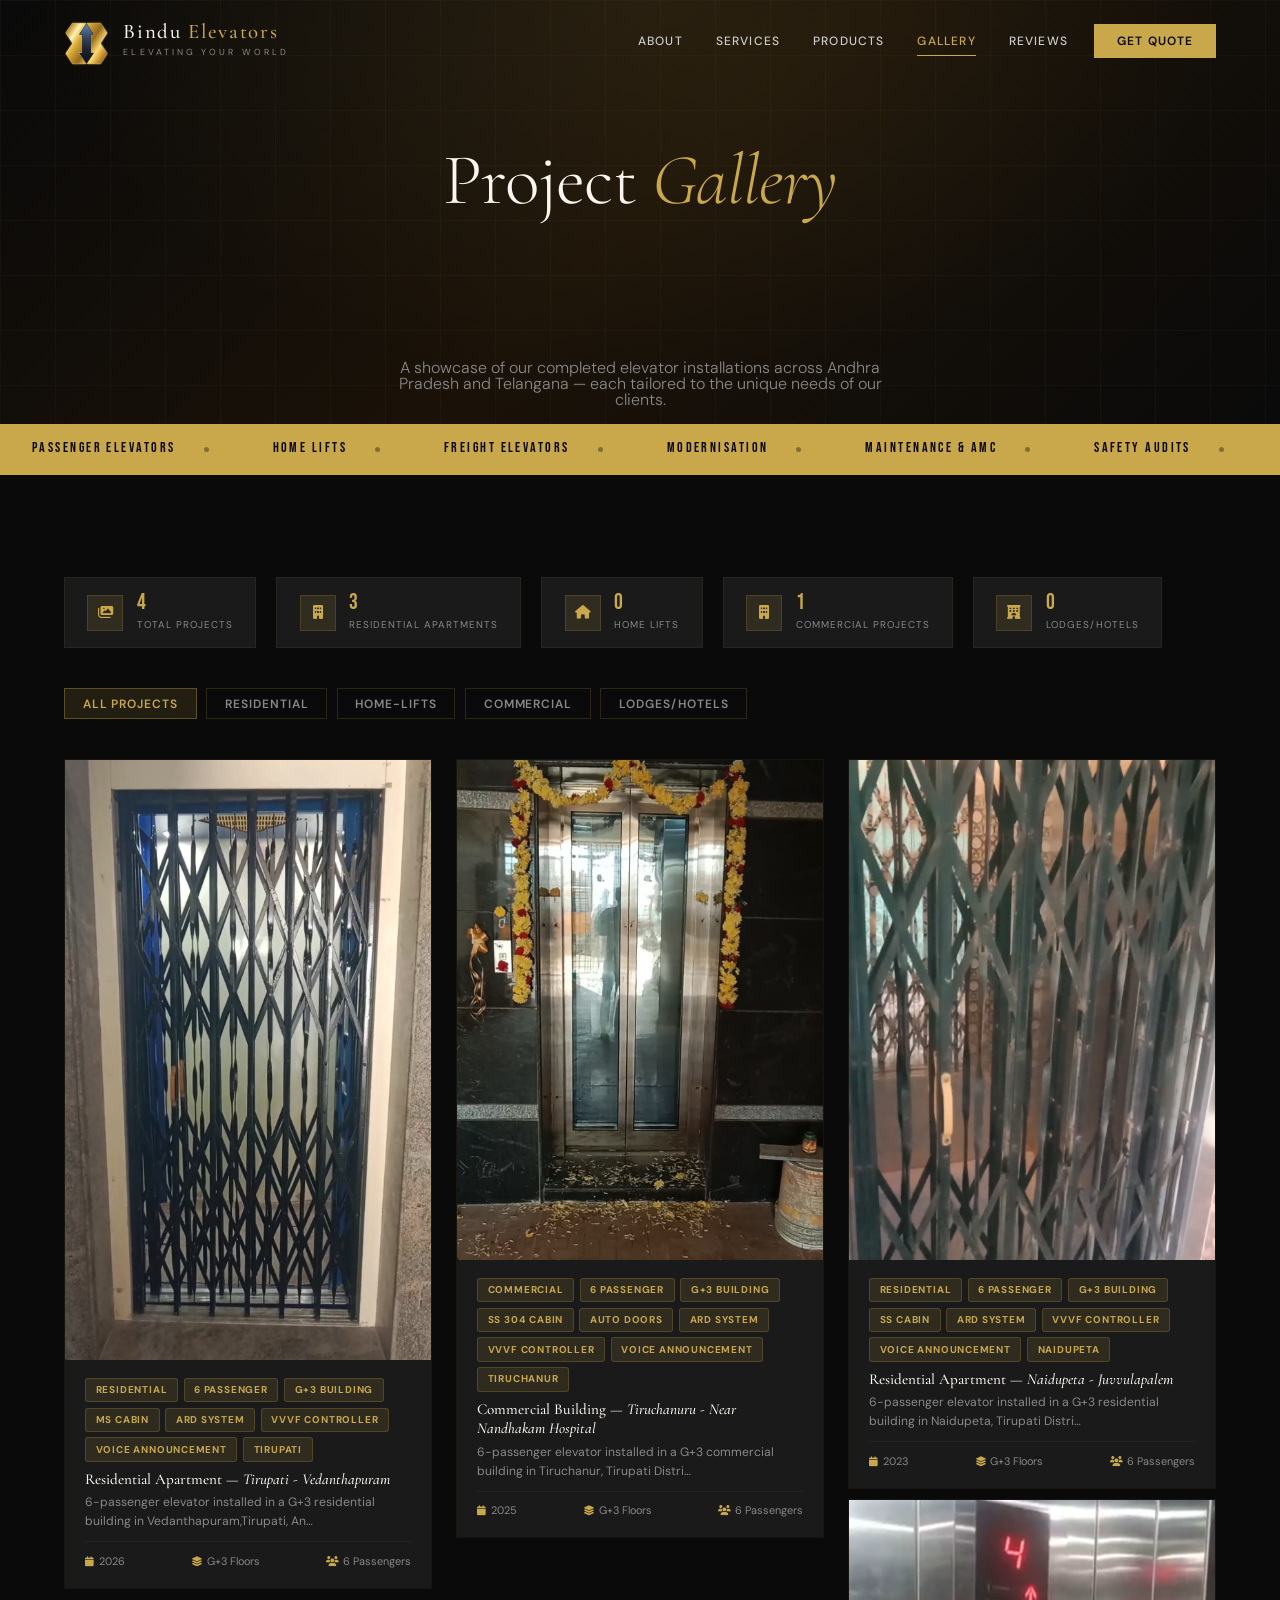
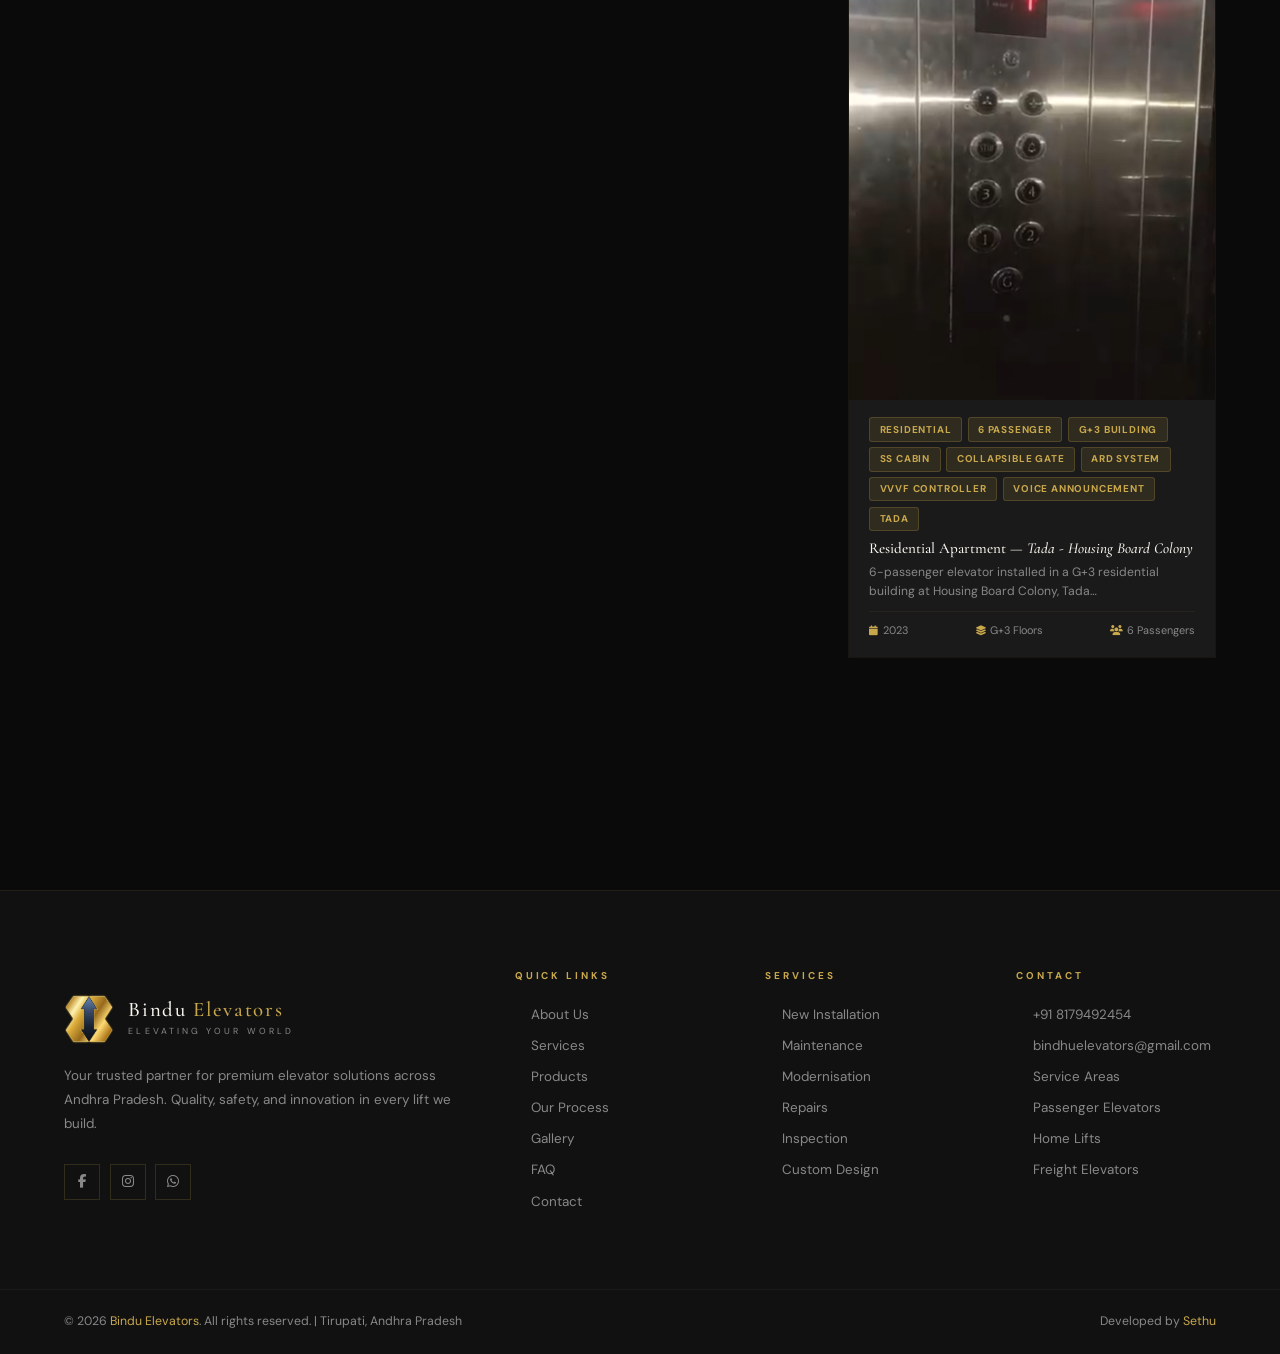
==== commit 9105b2c3: "gallery and media" ====
--- a/gallery.html
+++ b/gallery.html
@@ -57,7 +57,7 @@
 .lb-media img,.lb-media video{max-width:100%;max-height:100%;object-fit:contain;}
 .lb-info{padding:1.75rem 2rem;max-height:calc(100vh - 42vh);overflow-y:auto;overflow-x:hidden;-webkit-overflow-scrolling:touch;scrollbar-width:thin;scrollbar-color:rgba(128, 128, 128, 0.475) transparent;}
 @media(max-width:900px){.lb-wrap{margin:0 1rem;}.lb-media{height:min(50vh,480px);}.lb-info{padding:1.2rem 1.2rem;}.lb-title{font-size:1.3rem;}.lb-meta{gap:1rem;}.lb-media-scroll{width:36px;height:36px;}.lb-x{width:34px;height:34px;}} 
-@media(max-width:600px){.lb-media{height:min(45vh,380px);}.lb-info{padding:1rem 1rem;}.lb-title{font-size:1.1rem;}.lb-desc{font-size:.82rem;}.lb-meta{flex-direction:column;gap:.75rem;}.lb-media-counter{top:auto;bottom:1rem;right:1rem;left:auto;}.lb-media-scroll.left{left:.5rem;}.lb-media-scroll.right{right:.5rem;}}
+@media(max-width:600px){.lb-media{height:min(45vh,380px);}.lb-info{padding:1rem 1rem;}.lb-title{font-size:1.1rem;}.lb-desc{font-size:.82rem;}.lb-meta{flex-direction:column;gap:.75rem;}.lb-media-counter{top:auto;bottom:21.5rem;right:16.5rem;left:auto;}.lb-media-scroll.left{left:.5rem;}.lb-media-scroll.right{right:.5rem;}}
 .lb-x{position:absolute;top:1rem;right:1rem;z-index:10;width:38px;height:38px;background:rgba(201,168,76,.1);border:1px solid rgba(201,168,76,.2);color:var(--grey);font-size:1rem;cursor:pointer;transition:all var(--tr);display:flex;align-items:center;justify-content:center;}
 .lb-x:hover{background:rgba(247, 181, 0, 0.2);color:var(--white);}
 .lb-nav{position:absolute;top:50%;z-index:10;width:40px;height:40px;background:rgba(201,168,76,.1);border:1px solid rgba(201,168,76,.18);color:var(--grey);font-size:.9rem;cursor:pointer;transition:all var(--tr);display:flex;align-items:center;justify-content:center;transform:translateY(-50%);}
@@ -73,7 +73,7 @@
 .lb-media-dot{width:10px;height:10px;border-radius:50%;background:rgba(201,168,76,.25);cursor:pointer;transition:all var(--tr);border:1px solid rgba(201,168,76,.4);}
 .lb-media-dot:hover{background:rgba(201,168,76,.4);}
 .lb-media-dot.active{background:var(--gold);width:14px;border-color:var(--gold);}
-.lb-media-counter{position:absolute;top:1rem;left:1rem;font-size:.85rem;color:var(--grey);padding:0.5rem 1rem;border-radius:.3rem;font-weight:600;letter-spacing:.05em;z-index: -1;}
+.lb-media-counter{position:absolute;top:1rem;left:1rem;font-size:.85rem;color: yellow;padding:0.5rem 1rem;border-radius:.3rem;font-weight:600;letter-spacing:.05em; background-color: rgba(201,168,76,.25);}
 .lb-tagrow{display:flex;gap:.4rem;flex-wrap:wrap;margin-bottom:.75rem;}
 .lb-title{font-family:var(--fd);font-size:1.6rem;font-weight:400;margin-bottom:.5rem;}
 .lb-title em{color:var(--gold);font-style:italic;}
@@ -82,9 +82,62 @@
 .lb-mi{font-size:.78rem;color:var(--grey);display:flex;align-items:center;gap:.4rem;}
 .lb-mi i{color:var(--gold);}
 
+/* FULLSCREEN MEDIA */
+.fs{display:none;position:fixed;inset:0;z-index:3000;background:#000;align-items:center;justify-content:center;overflow:hidden;opacity:0;transition:opacity .3s ease;animation:fsIn .3s ease forwards;}
+@keyframes fsIn{from{opacity:0;}to{opacity:1;}}
+.fs.o{display:flex;opacity:1;}
+.fs.closing{animation:fsOut .3s ease forwards;}
+@keyframes fsOut{from{opacity:1;}to{opacity:0;}}
+.fs-wrapper{position:relative;width:100%;height:100%;display:flex;align-items:center;justify-content:center;padding:2rem;}
+.fs-container{width:100%;height:100%;display:flex;align-items:center;justify-content:center;position:relative;}
+.fs-media{max-width:100%;max-height:100%;object-fit:contain;border-radius:.5rem;}
+.fs-media.video-wrapper{width:100%;height:100%;border-radius:0;}
+.fs-media video,.fs-media iframe{width:100%;height:100%;border-radius:.5rem;}
+
+/* FULLSCREEN TOP BAR */
+.fs-top{position:absolute;top:0;left:0;right:0;height:auto;padding:1rem 1.5rem;background:linear-gradient(to bottom, rgba(0,0,0,.7), transparent);z-index:20;display:flex;align-items:center;justify-content:space-between;}
+
+/* FULLSCREEN CLOSE BUTTON */
+.fs-close{position:absolute;top:1.2rem;right:1.2rem;z-index:25;width:44px;height:44px;background:rgba(201,168,76,.12);border:1px solid rgba(201,168,76,.25);color:var(--white);font-size:1.1rem;cursor:pointer;transition:all var(--tr);display:flex;align-items:center;justify-content:center;border-radius:.4rem;}
+.fs-close:hover{background:rgba(201,168,76,.25);border-color:var(--gold);transform:scale(1.08);}
+.fs-close:active{transform:scale(.95);}
+
+/* FULLSCREEN MEDIA COUNTER */
+.fs-counter{position:absolute;top:1.2rem;left:1.2rem;background:rgba(201,168,76,.15);border:1px solid rgba(201,168,76,.3);color:var(--gold);font-size:.85rem;padding:.6rem 1rem;border-radius:.4rem;font-weight:600;letter-spacing:.05em;z-index:20;}
+
+/* FULLSCREEN NAVIGATION */
+.fs-nav{position:absolute;top:50%;transform:translateY(-50%);z-index:20;width:48px;height:48px;background:rgba(201,168,76,.12);border:1px solid rgba(201,168,76,.25);color:var(--gold);font-size:1.1rem;cursor:pointer;transition:all var(--tr);display:flex;align-items:center;justify-content:center;border-radius:.4rem;}
+.fs-nav:hover{background:rgba(201,168,76,.22);border-color:var(--gold);transform:scale(1.1);}
+.fs-nav:active{transform:scale(.95);}
+.fs-nav.prev{left:1rem;}
+.fs-nav.next{right:1rem;}
+@media(max-width:600px){.fs-nav{width:40px;height:40px;font-size:.9rem;}.fs-nav.prev{left:.5rem;}.fs-nav.next{right:.5rem;}}
+
+/* FULLSCREEN BOTTOM BAR */
+.fs-bottom{position:absolute;bottom:0;left:0;right:0;height:auto;padding:1rem 1.5rem;background:linear-gradient(to top, rgba(0,0,0,.7), transparent);z-index:20;display:flex;align-items:center;justify-content:center;gap:1rem;flex-wrap:wrap;}
+
+/* FULLSCREEN MEDIA DOTS */
+.fs-dots{display:flex;gap:.6rem;align-items:center;justify-content:center;flex-wrap:wrap;}
+.fs-dot{width:10px;height:10px;border-radius:50%;background:rgba(201,168,76,.2);cursor:pointer;transition:all var(--tr);border:1px solid rgba(201,168,76,.3);}
+.fs-dot:hover{background:rgba(201,168,76,.35);border-color:var(--gold);}
+.fs-dot.active{width:14px;background:var(--gold);border-color:var(--gold);}
+
+/* RESPONSIVE FULLSCREEN */
+@media(max-width:900px){.fs-wrapper{padding:1.5rem;}.fs-top{padding:1rem 1.2rem;}.fs-bottom{padding:1rem 1.2rem;}}
+@media(max-width:600px){
+  .fs-wrapper{padding:1rem;padding-top:4rem;padding-bottom:4rem;}
+  .fs-top{padding:.8rem 1rem;top:0;}
+  .fs-close{width:40px;height:40px;font-size:1rem;top:1rem;right:1rem;}
+  .fs-counter{font-size:.75rem;padding:.5rem .8rem;top:1rem;left:1rem;}
+  .fs-bottom{padding:.8rem 1rem;}
+  .fs-media{border-radius:.3rem;}
+}
+
 /* LOAD MORE */
 .lm-sec{text-align:center;padding:1.5rem 0;}
 .lm-sec p{font-size:.84rem;color:var(--grey);margin-bottom:1.25rem;}
+/* SPINNER ANIMATION */
+@keyframes lbSpin{to{transform:rotate(360deg);}}
 </style>
 </head>
 <body>
@@ -156,10 +209,12 @@
     <!-- STATS -->
     <div class="gstats rv">
       <div class="gs"><div class="gs-ico"><i class="fas fa-images"></i></div><div><div class="gs-num" id="totalCount">0</div><div class="gs-lbl">Total Projects</div></div></div>
+      <div class="gs"><div class="gs-ico"><i class="fas fa-building"></i></div><div><div class="gs-num" id="residentialCount">0</div><div class="gs-lbl">Residential Apartments</div></div></div>
+      <div class="gs"><div class="gs-ico"><i class="fas fa-home"></i></div><div><div class="gs-num" id="home-liftsCount">0</div><div class="gs-lbl">Home Lifts</div></div></div>
       <div class="gs"><div class="gs-ico"><i class="fas fa-building"></i></div><div><div class="gs-num" id="commercialCount">0</div><div class="gs-lbl">Commercial projects</div></div></div>
-      <div class="gs"><div class="gs-ico"><i class="fas fa-home"></i></div><div><div class="gs-num" id="residentialCount">0</div><div class="gs-lbl">Residential Apartments</div></div></div>
-      <div class="gs"><div class="gs-ico"><i class="fas fa-boxes"></i></div><div><div class="gs-num" id="industrialCount">0</div><div class="gs-lbl">Home Lifts</div></div></div>
+      <div class="gs"><div class="gs-ico"><i class="fas fa-hotel"></i></div><div><div class="gs-num" id="lodges-hotelsCount">0</div><div class="gs-lbl">Lodges/Hotels</div></div></div>
     </div>
+
 
     <!-- FILTERS -->
     <div class="filter-bar rv">
@@ -167,6 +222,7 @@
       <button class="fc2" data-cat="residential" onclick="filterGallery('residential',this)">Residential</button>
       <button class="fc2" data-cat="home-lifts" onclick="filterGallery('home-lifts',this)">Home-lifts</button>
       <button class="fc2" data-cat="commercial" onclick="filterGallery('commercial',this)">Commercial</button>
+      <button class="fc2" data-cat="lodges-hotels" onclick="filterGallery('lodges-hotels',this)">Lodges/Hotels</button>
     </div>
 
     <!-- GRID -->
@@ -182,14 +238,19 @@
 </section>
 
 <!-- LIGHTBOX -->
-<div class="lb" id="lb" role="dialog" aria-modal="true">
+<div class="lb" id="lb" role="dialog" aria-modal="true" aria-label="Media lightbox">
   <div class="lb-wrap">
-    <button class="lb-x" onclick="closeLb()"><i class="fas fa-times"></i></button>
+    <div id="lbThumbs" style="display:flex;gap:.5rem;overflow-x:auto;padding:.6rem 1rem;background:rgba(0,0,0,.4);scrollbar-width:thin;scrollbar-color:rgba(201,168,76,.3) transparent;-webkit-overflow-scrolling:touch;justify-content: center;" role="tablist" aria-label="Media thumbnails"></div>
+    <button class="lb-x" onclick="closeLb()" aria-label="Close lightbox"><i class="fas fa-times"></i></button>
     <div class="lb-media" id="lbMedia">
+       <!-- Loading spinner -->
+      <div id="lbSpinner" style="display:none;position:absolute;inset:0;z-index:10;background:rgba(0,0,0,.5);align-items:center;justify-content:center;">
+        <div style="width:44px;height:44px;border:3px solid rgba(201,168,76,.2);border-top-color:var(--gold);border-radius:50%;animation:lbSpin .8s linear infinite;"></div>
+      </div>
       <div class="lb-media-container" id="lbMediaContainer"></div>
       <div class="lb-media-counter" id="lbMediaCounter"></div>
-      <button class="lb-media-scroll left" id="lbMediaPrev" onclick="switchMedia(lbMediaIdx-1)"><i class="fas fa-chevron-left"></i></button>
-      <button class="lb-media-scroll right" id="lbMediaNext" onclick="switchMedia(lbMediaIdx+1)"><i class="fas fa-chevron-right"></i></button>
+      <button class="lb-media-scroll left" id="lbMediaPrev" onclick="switchMedia(lbMediaIdx-1)" aria-label="Previous media"><i class="fas fa-chevron-left"></i></button>
+      <button class="lb-media-scroll right" id="lbMediaNext" onclick="switchMedia(lbMediaIdx+1)" aria-label="Next media"><i class="fas fa-chevron-right"></i></button>
       <div class="lb-media-dots" id="lbMediaDots"></div>
     </div>
     <div class="lb-info">
@@ -197,6 +258,24 @@
       <h3 class="lb-title" id="lbTitle"></h3>
       <p class="lb-desc" id="lbDesc"></p>
       <div class="lb-meta" id="lbMeta"></div>
+    </div>
+  </div>
+</div>
+
+<!-- FULLSCREEN MEDIA -->
+<div class="fs" id="fs" role="dialog" aria-modal="true" aria-label="Fullscreen media viewer">
+  <div class="fs-wrapper">
+    <div class="fs-counter" id="fsCounter"></div>
+    <button class="fs-close" onclick="closeFs()" aria-label="Close fullscreen"><i class="fas fa-times"></i></button>
+    <button class="fs-nav prev" id="fsPrev" onclick="switchFsMedia(-1)" aria-label="Previous media"><i class="fas fa-chevron-left"></i></button>
+    <button class="fs-nav next" id="fsNext" onclick="switchFsMedia(1)" aria-label="Next media"><i class="fas fa-chevron-right"></i></button>
+        <!-- FS Loading Spinner -->
+    <div id="fsSpinner" style="display:none;position:absolute;inset:0;z-index:30;align-items:center;justify-content:center;pointer-events:none;">
+      <div style="width:52px;height:52px;border:3px solid rgba(201,168,76,.2);border-top-color:var(--gold);border-radius:50%;animation:lbSpin .8s linear infinite;"></div>
+    </div>
+    <div class="fs-container" id="fsContainer"></div>
+    <div class="fs-bottom" id="fsBottom">
+      <div class="fs-dots" id="fsDots"></div>
     </div>
   </div>
 </div>
@@ -224,7 +303,6 @@
     <p>Developed by <a target="_blank" href="https://www.instagram.com/sethu.thangella/">Sethu</a></p>
   </div>
 </footer>
-
 <script>
 (()=>{let p=0;const f=document.getElementById('ldf'),t=document.getElementById('ldp'),l=document.getElementById('loader');const iv=setInterval(()=>{p+=Math.random()*14+4;if(p>=100){p=100;clearInterval(iv);setTimeout(()=>l.classList.add('out'),350);}f.style.width=p+'%';t.textContent=Math.floor(p)+'%';},70);})();
 const nav=document.getElementById('nav'),btt=document.getElementById('btt'),wa=document.getElementById('wa');
@@ -238,88 +316,242 @@
 
 /* GALLERY DATA */
 const items=[
-  {cat:'residential',icon:'fa-building',bg:'linear-gradient(135deg,#1a1208,#0d0d0d)',h:500,title:'Residential Apartment — <em>Tirupati</em>',desc:'6-passenger MR elevator installed in a 3-floor residential building. Features energy-efficient VFD drive, stainless steel cabin, automatic rescue device (ARD), and VVVF control system for smooth, silent operation. 6-passenger MRL elevator installed in a 3-floor residential building. Features energy-efficient VFD drive, stainless steel cabin, automatic rescue device (ARD), and VVVF control system for smooth, silent operation.',tags:['Residential','MR Elevator','Tirupati'],year:'2026',floors:'3 Floors',capacity:'6 Passengers',speed:'1.5 m/s',media:[{type:'image',src:'media/projects/tirupati-apartment/img-01.png'},{type:'video',src:'media/projects/tirupati-apartment/vid-01.mp4'}]},
-  
+  {cat:'residential',
+  icon:'fa-building',
+  bg:'linear-gradient(135deg,#1a1208,#0d0d0d)',
+  h:600,title:'Residential Apartment — <em>Tirupati - Vedanthapuram</em>',
+  desc:'6-passenger elevator installed in a G+3 residential building in Vedanthapuram,Tirupati, Andhra Pradesh. Features a microprocessor-based down collective VVVF controller, 408 kg load capacity, 0.6 m/s speed, and 10-meter travel height. Equipped with MS powder-coated cabin panels, MS door frames with collapsible gates, PVC anti-skid flooring, SS mirror-finish ceiling, LED lighting, circular fan, LCD displays on all floors and inside the cabin, voice announcement system, emergency alarm with battery backup, ARD system, SHARP 5 HP induction motor, and USHA MARTIN rolling ropes for smooth, safe, and reliable operation.',
+  tags:['Residential','6 Passenger','G+3 Building','MS Cabin','ARD System','VVVF Controller','Voice Announcement','Tirupati'],year:'2026',floors:'G+3 Floors',capacity:'6 Passengers',speed:'0.6 m/s',
+  media:[{type: 'image', src: 'media/projects/madhavaiah.png' },{type:'iframe',src:'https://drive.google.com/file/d/1tphquOHdx2sAXSQstifd4ycv1js-BWXs/preview'},{type:'iframe',src:'https://drive.google.com/file/d/1BkaWSQZX-5hBFCfkkC_0kTAZb-JRtKHS/preview'}]},
+ 
+  {cat:'commercial',
+  icon:'fa-building',
+  bg:'linear-gradient(135deg,#1a1208,#0d0d0d)',
+  h:500,title:'Commercial Building — <em>Tiruchanuru - Near Nandhakam Hospital</em>',
+  desc:'6-passenger elevator installed in a G+3 commercial building in Tiruchanur, Tirupati District, Andhra Pradesh. Features a microprocessor-based down collective VVVF controller, 408 kg load capacity, 0.6 m/s speed, and 10-meter travel height. Equipped with SS 304 matt-finish cabin panels, SS full-vision automatic doors, PVC anti-skid flooring, SS mirror-finish ceiling, LED lighting, circular fan, LCD displays on all floors and inside the cabin, voice announcement system, emergency alarm with battery backup, ARD system, Monatory 5 HP induction motor, and USHA MARTIN rolling ropes for smooth, safe, and reliable commercial operation.',
+  tags:['Commercial','6 Passenger','G+3 Building','SS 304 Cabin','Auto Doors','ARD System','VVVF Controller','Voice Announcement','Tiruchanur'],year:'2025',floors:'G+3 Floors',capacity:'6 Passengers',speed:'0.6 m/s',  
+  media:[{type: 'image', src: 'media/projects/narsimhareddy.png' },{type:'iframe',src:'https://drive.google.com/file/d/1pQxPMDjHfOPNMzq_xr_Lyu_RDM4Pl4Ii/preview'}]},
+
+  {cat:'residential',
+  icon:'fa-building',
+  bg:'linear-gradient(135deg,#1a1208,#0d0d0d)',
+  h:500,title:'Residential Apartment — <em>Naidupeta - Juvvulapalem</em>',
+  desc:'6-passenger elevator installed in a G+3 residential building in Naidupeta, Tirupati District, Andhra Pradesh. Features a microprocessor-based down collective VVVF controller, 408 kg load capacity, 0.6 m/s speed, and 10-meter travel height. Equipped with SS matt-finish cabin panels, MS matt-finish door frames with collapsible gates, PVC anti-skid flooring, SS mirror-finish ceiling, LED lighting, circular fan, LCD displays on all floors and inside the cabin, voice announcement system, emergency alarm with battery backup, ARD system, SHARP 5 HP induction motor, and USHA MARTIN rolling ropes for smooth, safe, and reliable operation.',
+  tags:['Residential','6 Passenger','G+3 Building','SS Cabin','ARD System','VVVF Controller','Voice Announcement','Naidupeta'],year:'2023',floors:'G+3 Floors',capacity:'6 Passengers',speed:'0.6 m/s',
+  media:[{type: 'image', src: 'media/projects/ravi.png' },{type:'iframe',src:'https://drive.google.com/file/d/1Dy6AwDul_u6muYadB0xveBoxKV9Zv58a/preview'}]},
+ 
+  {cat:'residential',
+  icon:'fa-building',
+  bg:'linear-gradient(135deg,#1a1208,#0d0d0d)',
+  h:500,title:'Residential Apartment — <em>Tada - Housing Board Colony</em>',
+  desc:'6-passenger elevator installed in a G+3 residential building at Housing Board Colony, Tada, Tirupati District, Andhra Pradesh. Features a microprocessor-based down collective VVVF controller, 408 kg load capacity, 0.6 m/s speed, and 10-meter travel height. Equipped with SS matt-finish cabin panels, SS door frames with collapsible gates, PVC anti-skid flooring, SS mirror-finish ceiling, LED lighting, circular fan, LCD displays on all floors and inside the cabin, voice announcement system, emergency alarm with battery backup, ARD system, SHARP 5 HP induction motor, and USHA MARTIN rolling ropes for smooth, safe, and reliable residential operation.',
+  tags:['Residential','6 Passenger','G+3 Building','SS Cabin','Collapsible Gate','ARD System','VVVF Controller','Voice Announcement','Tada',],year:'2023',floors:'G+3 Floors',capacity:'6 Passengers',speed:'0.6 m/s',
+  media:[{type: 'image', src: 'media/projects/rajesh.png' },{type:'iframe',src:'https://drive.google.com/file/d/12efoZjLyLp5Gcf2YvwZJBpQ7rWUk059a/preview'},{type:'iframe',src:'https://drive.google.com/file/d/1iAb5RMso4TugCtqcf6Ctxw7dvFJVP18W/preview'}]},
+  /*
+  {cat:'home-lifts',
+  icon:'fa-building',
+  bg:'linear-gradient(135deg,#1a1208,#0d0d0d)',
+  h:400,title:'Home Lift — <em>Naidupeta - Darga road</em>',
+  desc:'6-passenger MR elevator installed in a 3-floor commercial building. Features energy-efficient VFD drive, stainless steel cabin, automatic rescue device (ARD), and VVVF control system for smooth, silent operation. 6-passenger MRL elevator installed in a 3-floor commercial building. Features energy-efficient VFD drive, stainless steel cabin, automatic rescue device (ARD), and VVVF control system for smooth, silent operation.',
+  tags:['Home Lift','MR Elevator','Tirupati'],year:'2026',floors:'3 Floors',capacity:'6 Passengers',speed:'1.5 m/s',
+  media:[{type: 'image', src: 'media/projects/saibaba.png' },{type:'iframe',src:'https://drive.google.com/file/d/1lYL_oHj431uN5z4T8s9ckLCKYeHCsLP2/preview'},{type:'iframe',src:'https://drive.google.com/file/d/1zmVDyGnt9TzQMyl38_Ez61bCXkqMWcAt/preview'},{type:'iframe',src:'https://drive.google.com/file/d/1YssJMACouBowSbizI4ST3sJGqLcLuhK_/preview'}]},
+ 
+  {cat:'home-lifts',
+  icon:'fa-building',
+  bg:'linear-gradient(135deg,#1a1208,#0d0d0d)',
+  h:600,title:'Home Lift — <em>Tirupati - Near Municipal Park</em>',
+  desc:'6-passenger MR elevator installed in a 3-floor residential building. Features energy-efficient VFD drive, stainless steel cabin, automatic rescue device (ARD), and VVVF control system for smooth, silent operation. 6-passenger MRL elevator installed in a 3-floor residential building. Features energy-efficient VFD drive, stainless steel cabin, automatic rescue device (ARD), and VVVF control system for smooth, silent operation.',
+  tags:['Home Lift','MR Elevator','Tirupati'],year:'2026',floors:'3 Floors',capacity:'6 Passengers',speed:'1.5 m/s',
+  media:[{type: 'image', src: 'media/projects/Ramanareddy.png' },{type:'iframe',src:'https://drive.google.com/file/d/1oOoQcU40kCxN094QtfiskqIEaUs-5NXm/preview'}]},
+
+  {cat:'residential',
+  icon:'fa-building',
+  bg:'linear-gradient(135deg,#1a1208,#0d0d0d)',
+  h:700,title:'Residential Apartment — <em>Tada - Aditya nagar</em>',
+  desc:'6-passenger MR elevator installed in a 3-floor residential building. Features energy-efficient VFD drive, stainless steel cabin, automatic rescue device (ARD), and VVVF control system for smooth, silent operation. 6-passenger MRL elevator installed in a 3-floor residential building. Features energy-efficient VFD drive, stainless steel cabin, automatic rescue device (ARD), and VVVF control system for smooth, silent operation.',
+  tags:['Residential','MR Elevator','Tirupati'],year:'2026',floors:'3 Floors',capacity:'6 Passengers',speed:'1.5 m/s',
+  media:[{type: 'image', src: 'media/projects/venugopal.png' },{type:'iframe',src:'https://drive.google.com/file/d/1AWK-hRyGT4Z6iI55_Iv3aEnKierTBnF6/preview'}]},
+
+  {cat:'lodges-hotels',
+  icon:'fa-building',
+  bg:'linear-gradient(135deg,#1a1208,#0d0d0d)',
+  h:800,title:'Lodge/Hotel — <em>Tirupati - Postal Colony</em>',
+  desc:'6-passenger MR elevator installed in a 3-floor lodge/hotel building. Features energy-efficient VFD drive, stainless steel cabin, automatic rescue device (ARD), and VVVF control system for smooth, silent operation. 6-passenger MRL elevator installed in a 3-floor lodge/hotel building. Features energy-efficient VFD drive, stainless steel cabin, automatic rescue device (ARD), and VVVF control system for smooth, silent operation.',
+  tags:['Lodge/Hotel','MR Elevator','Tirupati'],year:'2026',floors:'3 Floors',capacity:'6 Passengers',speed:'1.5 m/s',
+  media:[{type: 'image', src: 'media/projects/chakry.png' },{type:'iframe',src:'https://drive.google.com/file/d/1lDLx_SK6jfJTvc1upUjx4q4PFlcBNrta/preview'},{type:'iframe',src:'https://drive.google.com/file/d/10kRWc54oJG3KiAUL1gUPjY-iIcMJdzUY/preview'}]},
+*/
 ];
+
+/* ============================================================
+   STATE
+   ============================================================ */
 let showing=9, filterCat='all', filtered=[];
 let lbIdx=0, lbMediaIdx=0;
-let touchStartX=0, touchStartY=0, touchEndX=0, touchEndY=0;
+let touchStartX=0,touchStartY=0,touchEndX=0,touchEndY=0;
 let savedScrollY=0;
+let inFullscreen=false, fsMediaIdx=0;
+let _fsNativeActive=false; // tracks native fullscreen state
+/* RESIZE DEBOUNCE */
+let _resizeTimer=null;
+window.addEventListener('resize',()=>{
+  clearTimeout(_resizeTimer);
+  _resizeTimer=setTimeout(()=>{
+    if(document.getElementById('fs').classList.contains('o')) updateFsNavigation();
+  },200);
+},{passive:true});
+
+/*FILTER / RENDER GALLERY*/
 function getFiltered(){return filterCat==='all'?items:items.filter(i=>i.cat===filterCat);}
 function updateStats(){
   document.getElementById('totalCount').textContent=items.length;
   document.getElementById('commercialCount').textContent=items.filter(i=>i.cat==='commercial').length;
   document.getElementById('residentialCount').textContent=items.filter(i=>i.cat==='residential').length;
-  document.getElementById('industrialCount').textContent=items.filter(i=>['industrial','home-lifts'].includes(i.cat)).length;
+  document.getElementById('home-liftsCount').textContent=items.filter(i=>i.cat==='home-lifts').length;
+  document.getElementById('lodges-hotelsCount').textContent=items.filter(i=>i.cat==='lodges-hotels').length;
 }
 function updateFilterButtons(){
-  document.querySelectorAll('.fc2').forEach(btn=>btn.classList.toggle('on', btn.dataset.cat===filterCat));
-}
+  document.querySelectorAll('.fc2').forEach(btn=>btn.classList.toggle('on',btn.dataset.cat===filterCat));
+}
+
+/* ============================================================
+   HISTORY
+   ============================================================ */
 function getCurrentState(){
-  return {
-    filterCat,
-    showing,
-    lbOpen: document.getElementById('lb').classList.contains('o'),
-    lbIdx,
-    lbMediaIdx,
-    scrollY: window.scrollY||0
-  };
+  return{filterCat,showing,lbOpen:document.getElementById('lb').classList.contains('o'),lbIdx,lbMediaIdx,scrollY:window.scrollY||0};
 }
 function replaceHistoryState(){window.history.replaceState(getCurrentState(),'');}
 function pushHistoryState(){window.history.pushState(getCurrentState(),'');}
 function restoreState(state){
-  if(!state) return;
-  filterCat = state.filterCat || 'all';
-  showing = typeof state.showing==='number' ? state.showing : 9;
-  lbIdx = typeof state.lbIdx==='number' ? state.lbIdx : 0;
-  lbMediaIdx = typeof state.lbMediaIdx==='number' ? state.lbMediaIdx : 0;
+  if(!state)return;
+  filterCat=state.filterCat||'all';
+  showing=typeof state.showing==='number'?state.showing:9;
+  lbIdx=typeof state.lbIdx==='number'?state.lbIdx:0;
+  lbMediaIdx=typeof state.lbMediaIdx==='number'?state.lbMediaIdx:0;
   updateFilterButtons();
   renderGallery(false);
-  if(state.lbOpen && filtered[lbIdx]){
-    openLb(lbIdx, false);
-  } else {
-    closeLb(false);
+  if(state.lbOpen&&filtered[lbIdx]){openLb(lbIdx,false);}
+  else{closeLb(false);}
+  setTimeout(()=>window.scrollTo(0,state.scrollY||0),20);
+}
+window.addEventListener('popstate',e=>{
+  // If native fullscreen is active, exit it first
+  if(_fsNativeActive){
+    exitNativeFullscreen();
+    return;
   }
-  setTimeout(()=>window.scrollTo(0, state.scrollY||0), 20);
-}
-window.addEventListener('popstate', e=>{ if(e.state) restoreState(e.state); });
+  if(document.getElementById('fs').classList.contains('o')){closeFs();return;}
+  if(e.state)restoreState(e.state);
+});
+
+/* ============================================================
+   RENDER GALLERY
+   ============================================================ */
 function renderGallery(saveHistory=true){
   filtered=getFiltered();
   const toShow=filtered.slice(0,showing);
   document.getElementById('gGrid').innerHTML=toShow.map((item,idx)=>{
-    const thumbnailHTML=item.media&&item.media.length>0
-      ?`<img src="${item.media[0].src}" alt="${item.title}" style="width:100%;height:100%;object-fit:cover;position:relative;z-index:1;">`
-      :`<i class="fas ${item.icon} gi-ico" style="font-size:3rem;color:rgba(201,168,76,.22);position:relative;z-index:1;"></i>`;
-    return`
-      <div class="gi" onclick="openLb(${idx})" tabindex="0" role="button" aria-label="View ${item.title.replace(/<[^>]+>/g,'')}">
-        <div class="gi-img" style="height:${item.h}px;">
-          <div class="gi-img-inner" style="background:${item.bg};inset:0;position:absolute;z-index:0;"></div>
-          <div class="gi-ov"><i class="fas fa-expand-alt gi-ov-ico"></i></div>
-          ${thumbnailHTML}
+    let thumbnailHTML='';
+    if(item.media&&item.media.length>0){
+      const m=item.media[0];
+      if(m.type==='image'){
+        thumbnailHTML=`<img src="${m.src}" alt="${item.title.replace(/<[^>]+>/g,'')}" style="width:100%;height:100%;object-fit:cover;position:relative;z-index:1;" loading="lazy">`;
+      } else if(m.type==='video'&&m.thumb){
+        thumbnailHTML=`<img src="${m.thumb}" alt="${item.title.replace(/<[^>]+>/g,'')}" style="width:100%;height:100%;object-fit:cover;position:relative;z-index:1;" loading="lazy">`;
+      } else if(m.type==='video'){
+        thumbnailHTML=`<i class="fas fa-play-circle gi-ico" style="font-size:3rem;color:rgba(201,168,76,.4);position:relative;z-index:1;"></i>`;
+      } else {
+        thumbnailHTML=`<i class="fas fa-film gi-ico" style="font-size:3rem;color:rgba(201,168,76,.4);position:relative;z-index:1;"></i>`;
+      }
+    } else {
+      thumbnailHTML=`<i class="fas ${item.icon} gi-ico" style="font-size:3rem;color:rgba(201,168,76,.22);position:relative;z-index:1;"></i>`;
+    }
+    return`<div class="gi" onclick="openLb(${idx})" tabindex="0" role="button" aria-label="View ${item.title.replace(/<[^>]+>/g,'')}">
+      <div class="gi-img" style="height:${item.h}px;">
+        <div class="gi-img-inner" style="background:${item.bg};inset:0;position:absolute;z-index:0;"></div>
+        <div class="gi-ov"><i class="fas fa-expand-alt gi-ov-ico"></i></div>
+        ${thumbnailHTML}
+      </div>
+      <div class="gi-cap">
+        <div class="gi-tag-row">${item.tags.map(t=>`<span class="tag t-gold">${t}</span>`).join('')}</div>
+        <div class="gi-title">${item.title}</div>
+        <div class="gi-sub">${item.desc.substring(0,90)}…</div>
+        <div class="gi-foot">
+          <span><i class="fas fa-calendar"></i>${item.year}</span>
+          <span><i class="fas fa-layer-group"></i>${item.floors}</span>
+          <span><i class="fas fa-users"></i>${item.capacity}</span>
         </div>
-        <div class="gi-cap">
-          <div class="gi-tag-row">${item.tags.map(t=>`<span class="tag t-gold">${t}</span>`).join('')}</div>
-          <div class="gi-title">${item.title}</div>
-          <div class="gi-sub">${item.desc.substring(0,90)}…</div>
-          <div class="gi-foot">
-            <span><i class="fas fa-calendar"></i>${item.year}</span>
-            <span><i class="fas fa-layer-group"></i>${item.floors}</span>
-            <span><i class="fas fa-users"></i>${item.capacity}</span>
-          </div>
-        </div>
-      </div>`;
+      </div>
+    </div>`;
   }).join('');
   document.getElementById('shownCount').textContent=toShow.length;
   document.getElementById('allCount').textContent=filtered.length;
   updateStats();
   document.getElementById('lmBtn').style.display=showing>=filtered.length?'none':'inline-flex';
-  document.querySelectorAll('#gGrid .gi').forEach(el=>el.addEventListener('keydown',e=>{ if(e.key==='Enter'||e.key===' '){ e.preventDefault(); el.click(); }}));
-  if(saveHistory) replaceHistoryState();
+  document.querySelectorAll('#gGrid .gi').forEach(el=>el.addEventListener('keydown',e=>{if(e.key==='Enter'||e.key===' '){e.preventDefault();el.click();}}));
+  if(saveHistory)replaceHistoryState();
 }
 function filterGallery(cat,btn){filterCat=cat;showing=9;updateFilterButtons();renderGallery();pushHistoryState();}
 function loadMore(){showing+=6;renderGallery();pushHistoryState();}
-function cleanupVideo(){const video=document.querySelector('#lbMediaContainer video');if(video){video.pause();video.currentTime=0;}}
-function handleVideoEnded(){cleanupVideo();}
+
+/* ============================================================
+   MEDIA CLEANUP
+   ============================================================ */
+function stopAllMedia(){
+  document.querySelectorAll('video').forEach(v=>{v.pause();v.currentTime=0;});
+  document.querySelectorAll('iframe').forEach(f=>{const s=f.src;f.src='';f.src=s;});
+}
+function cleanupVideo(){const v=document.querySelector('#lbMediaContainer video');if(v){v.pause();v.currentTime=0;}}
+
+/* ============================================================
+   THUMBNAIL STRIP BUILDER
+   ============================================================ */
+function getThumbIconForType(type){
+  if(type==='image')return'fa-image';
+  if(type==='video')return'fa-video';
+  return'fa-film';
+}
+function buildThumbnailStrip(media,activeIdx,containerId,onClickFn){
+  const container=document.getElementById(containerId);
+  if(!container)return;
+  if(!media||media.length<=1){container.innerHTML='';container.style.display='none';return;}
+  container.style.display='flex';
+  container.innerHTML=media.map((m,i)=>{
+    const isActive=i===activeIdx;
+    let thumbContent='';
+    if(m.type==='image'){
+      thumbContent=`<img src="${m.src}" alt="Thumbnail ${i+1}" loading="lazy" style="width:100%;height:100%;object-fit:cover;border-radius:.25rem;">`;
+    } else if(m.type==='video'&&m.thumb){
+      thumbContent=`<img src="${m.thumb}" alt="Thumbnail ${i+1}" loading="lazy" style="width:100%;height:100%;object-fit:cover;border-radius:.25rem;">`;
+    } else {
+      const ico=getThumbIconForType(m.type);
+      thumbContent=`<i class="fas ${ico}" style="font-size:1.1rem;color:${isActive?'var(--gold)':'rgba(201,168,76,.5)'};"></i>`;
+    }
+    return`<button onclick="${onClickFn}(${i})" role="tab" aria-selected="${isActive}" aria-label="Thumbnail ${i+1}"
+      style="flex-shrink:0;width:52px;height:42px;border-radius:.35rem;overflow:hidden;
+             border:2px solid ${isActive?'var(--gold)':'rgba(201,168,76,.2)'};
+             background:rgba(0,0,0,.5);display:flex;align-items:center;justify-content:center;
+             cursor:pointer;transition:border-color .2s ease,transform .2s ease;padding:0;
+             ${isActive?'transform:scale(1.08);':''}"
+      ${isActive?'data-active="true"':''}>
+      ${thumbContent}
+    </button>`;
+  }).join('');
+  // Scroll active thumb into view
+  setTimeout(()=>{
+    const activeBtn=container.querySelector('[data-active="true"]');
+    if(activeBtn)activeBtn.scrollIntoView({inline:'center',behavior:'smooth',block:'nearest'});
+  },50);
+}
+
+/* ============================================================
+   SPINNER HELPERS
+   ============================================================ */
+function showSpinner(id){const el=document.getElementById(id);if(el){el.style.display='flex';}}
+function hideSpinner(id){const el=document.getElementById(id);if(el){el.style.display='none';}}
+
+/* ============================================================
+   LIGHTBOX RENDER MEDIA
+   ============================================================ */
 function renderMedia(){
   const item=filtered[lbIdx];
   const media=item.media||[];
@@ -331,32 +563,73 @@
     document.getElementById('lbMediaDots').innerHTML='';
     document.getElementById('lbMediaPrev').style.display='none';
     document.getElementById('lbMediaNext').style.display='none';
+    buildThumbnailStrip([],-1,'lbThumbs','switchMedia');
     return;
   }
   lbMediaIdx=Math.max(0,Math.min(lbMediaIdx,media.length-1));
   const current=media[lbMediaIdx];
   let mediaHTML='';
+  showSpinner('lbSpinner');
+
   if(current.type==='image'){
-    mediaHTML=`<img src="${current.src}" alt="Project media" style="max-width:100%;max-height:100%;object-fit:contain;">`;
+    mediaHTML=`<img src="${current.src}" alt="Project media" onload="hideSpinner('lbSpinner')" onerror="hideSpinner('lbSpinner')"
+      style="width:100%;height:100%;object-fit:contain;border-radius:16px;display:block;animation:lbin .3s ease;">`;
   } else if(current.type==='video'){
-    mediaHTML=`<video controls playsinline webkit-playsinline controlsList="nodownload nofullscreen noremoteplayback" disablepictureinpicture oncontextmenu="return false;" onended="handleVideoEnded()" style="max-width:100%;max-height:100%;object-fit:contain;touch-action:auto;pointer-events:auto;"><source src="${current.src}" type="video/mp4">Your browser does not support the video tag.</video>`;
+    mediaHTML=`<div style="width:100%;height:100%;display:flex;align-items:center;justify-content:center;background:#000;border-radius:16px;overflow:hidden;">
+      <video controls playsinline webkit-playsinline preload="metadata"
+        controlsList="nodownload noremoteplayback" disablepictureinpicture oncontextmenu="return false;"
+        onloadeddata="hideSpinner('lbSpinner')" onerror="hideSpinner('lbSpinner')"
+        style="width:100%;height:auto;max-width:100%;max-height:80vh;object-fit:contain;border-radius:16px;background:#000;display:block;">
+        <source src="${current.src}" type="video/mp4">
+      </video></div>`;
+  } else if(current.type==='iframe'){
+    mediaHTML=`<div style="width:100%;display:flex;justify-content:center;align-items:center;background:#000;border-radius:16px;overflow:hidden;height:min(85vh,700px);min-height:400px;display:block;">
+      <iframe src="${current.src}" allow="autoplay" allowfullscreen loading="lazy"
+        onload="hideSpinner('lbSpinner')"
+        style="width:100%;height:85vh;min-height:500px;border:none;border-radius:16px;background:#000;display:block;"></iframe></div>`;
+        
   }
+
   container.innerHTML=mediaHTML;
+  addMediaClickListeners();
+
+  // Counter
   document.getElementById('lbMediaCounter').innerHTML=`${lbMediaIdx+1} / ${media.length}`;
+
+  // Nav buttons
   document.getElementById('lbMediaPrev').style.display=media.length>1?'flex':'none';
   document.getElementById('lbMediaNext').style.display=media.length>1?'flex':'none';
-  document.getElementById('lbMediaDots').innerHTML=media.map((m,i)=>`<div class="lb-media-dot ${i===lbMediaIdx?'active':''}" onclick="switchMedia(${i})"></div>`).join('');
+
+  // Dots
+  document.getElementById('lbMediaDots').innerHTML=media.map((m,i)=>`
+    <div class="lb-media-dot ${i===lbMediaIdx?'active':''}" onclick="switchMedia(${i})"
+         role="button" tabindex="0" aria-label="Go to media ${i+1}"
+         onkeydown="if(event.key==='Enter'||event.key===' '){event.preventDefault();switchMedia(${i});}"></div>
+  `).join('');
+
+  // Thumbnail strip
+  buildThumbnailStrip(media,lbMediaIdx,'lbThumbs','switchMedia');
+
   replaceHistoryState();
-}
+
+  // Auto-hide spinner after 4s fallback
+  setTimeout(()=>hideSpinner('lbSpinner'),4000);
+}
+
 function switchMedia(idx){
   const item=filtered[lbIdx];
   const media=item.media||[];
   if(media.length===0)return;
+  stopAllMedia();
   lbMediaIdx=(idx+media.length)%media.length;
   renderMedia();
 }
-function openLb(idx, addHistory=true){
-  if(!filtered[idx]) return;
+
+/* ============================================================
+   OPEN / CLOSE LIGHTBOX
+   ============================================================ */
+function openLb(idx,addHistory=true){
+  if(!filtered[idx])return;
   lbIdx=idx;lbMediaIdx=0;
   const item=filtered[idx];
   renderMedia();
@@ -370,15 +643,27 @@
     <span class="lb-mi"><i class="fas fa-tachometer-alt"></i>${item.speed}</span>
     <span class="lb-mi"><i class="fas fa-map-marker-alt"></i>${item.tags[item.tags.length-1]}</span>
   `;
-  document.getElementById('lb').classList.add('o');
+  const lbEl=document.getElementById('lb');
+  lbEl.classList.add('o');
   lockBodyScroll();
-  if(addHistory) pushHistoryState();
-}
-function closeLb(addHistory=true){cleanupVideo();document.getElementById('lb').classList.remove('o');restoreBodyScroll();if(addHistory) pushHistoryState();}
-function lbNav(d){lbIdx=(lbIdx+d+filtered.length)%filtered.length;lbMediaIdx=0;const item=filtered[lbIdx];if(!item)return;openLb(lbIdx,false);}
-const lbMediaEl=document.getElementById('lbMedia');
+  // Focus trap: focus close button
+  setTimeout(()=>{const btn=lbEl.querySelector('.lb-x');if(btn)btn.focus();},100);
+  if(addHistory)pushHistoryState();
+}
+function closeLb(addHistory=true){
+  cleanupVideo();
+  stopAllMedia();
+  document.getElementById('lb').classList.remove('o');
+  restoreBodyScroll();
+  if(addHistory)pushHistoryState();
+}
+function lbNav(d){lbIdx=(lbIdx+d+filtered.length)%filtered.length;lbMediaIdx=0;openLb(lbIdx,false);}
+
+/* ============================================================
+   SCROLL LOCK
+   ============================================================ */
 function lockBodyScroll(){
-  savedScrollY = window.scrollY || window.pageYOffset;
+  savedScrollY=window.scrollY||window.pageYOffset;
   document.documentElement.style.overflow='hidden';
   document.body.style.overflow='hidden';
   document.body.style.position='fixed';
@@ -391,74 +676,347 @@
   document.body.style.position='';
   document.body.style.top='';
   document.body.style.width='';
-  window.scrollTo(0, savedScrollY);
-}
+  window.scrollTo(0,savedScrollY);
+}
+
+/* ============================================================
+   VIDEO TOUCH DETECTION
+   ============================================================ */
 function isVideoTouch(e){
-  const target = e.target;
-  if(target && target.closest && target.closest('video')) return true;
-  const path = e.composedPath && e.composedPath();
-  if(path && path.some(node=>node && node.tagName==='VIDEO')) return true;
-  const point = e.changedTouches ? e.changedTouches[0] : e;
-  if(point && point.clientX !== undefined && point.clientY !== undefined){
-    const videos = document.querySelectorAll('#lbMediaContainer video');
-    for(const video of videos){
-      const rect = video.getBoundingClientRect();
-      if(point.clientX >= rect.left && point.clientX <= rect.right && point.clientY >= rect.top && point.clientY <= rect.bottom){
-        return true;
-      }
+  const target=e.target;
+  if(target&&target.closest&&target.closest('video'))return true;
+  const path=e.composedPath&&e.composedPath();
+  if(path&&path.some(n=>n&&n.tagName==='VIDEO'))return true;
+  const point=e.changedTouches?e.changedTouches[0]:e;
+  if(point&&point.clientX!==undefined){
+    const videos=document.querySelectorAll('#lbMediaContainer video');
+    for(const v of videos){
+      const r=v.getBoundingClientRect();
+      if(point.clientX>=r.left&&point.clientX<=r.right&&point.clientY>=r.top&&point.clientY<=r.bottom)return true;
     }
   }
   return false;
 }
+
+/* ============================================================
+   LIGHTBOX TOUCH SWIPE
+   ============================================================ */
+const lbMediaEl=document.getElementById('lbMedia');
 lbMediaEl.addEventListener('touchstart',e=>{
-  const item=filtered[lbIdx] || {};
-  const current= item.media && item.media[lbMediaIdx];
-  if(current && current.type==='video'){e.stopPropagation();return;}
+  const item=filtered[lbIdx]||{};
+  const cur=item.media&&item.media[lbMediaIdx];
+  if(cur&&cur.type==='video'){e.stopPropagation();return;}
   if(isVideoTouch(e)){e.stopPropagation();return;}
   const touch=e.changedTouches[0];
-  touchStartX=touch.clientX;
-  touchStartY=touch.clientY;
-});
+  touchStartX=touch.clientX;touchStartY=touch.clientY;
+},{passive:true});
 lbMediaEl.addEventListener('touchend',e=>{
-  const item=filtered[lbIdx] || {};
-  const current= item.media && item.media[lbMediaIdx];
-  if(current && current.type==='video'){e.stopPropagation();return;}
+  const item=filtered[lbIdx]||{};
+  const cur=item.media&&item.media[lbMediaIdx];
+  if(cur&&cur.type==='video'){e.stopPropagation();return;}
   if(isVideoTouch(e)){e.stopPropagation();return;}
   const touch=e.changedTouches[0];
-  touchEndX=touch.clientX;
-  touchEndY=touch.clientY;
-  const dx=touchEndX-touchStartX;
-  const dy=touchEndY-touchStartY;
+  touchEndX=touch.clientX;touchEndY=touch.clientY;
+  const dx=touchEndX-touchStartX,dy=touchEndY-touchStartY;
   if(Math.abs(dx)>50&&Math.abs(dx)>Math.abs(dy)){
-    if(dx<0) switchMedia(lbMediaIdx+1);
-    else switchMedia(lbMediaIdx-1);
+    if(dx<0)switchMedia(lbMediaIdx+1);else switchMedia(lbMediaIdx-1);
   }
 });
 lbMediaEl.addEventListener('pointerdown',e=>{
-  const item=filtered[lbIdx] || {};
-  const current= item.media && item.media[lbMediaIdx];
-  if(current && current.type==='video'){e.stopPropagation();return;}
+  const item=filtered[lbIdx]||{};
+  const cur=item.media&&item.media[lbMediaIdx];
+  if(cur&&cur.type==='video'){e.stopPropagation();return;}
   if(isVideoTouch(e)){e.stopPropagation();return;}
-  touchStartX=e.clientX;
-  touchStartY=e.clientY;
+  touchStartX=e.clientX;touchStartY=e.clientY;
 });
 lbMediaEl.addEventListener('pointerup',e=>{
-  const item=filtered[lbIdx] || {};
-  const current= item.media && item.media[lbMediaIdx];
-  if(current && current.type==='video'){e.stopPropagation();return;}
+  const item=filtered[lbIdx]||{};
+  const cur=item.media&&item.media[lbMediaIdx];
+  if(cur&&cur.type==='video'){e.stopPropagation();return;}
   if(isVideoTouch(e)){e.stopPropagation();return;}
-  touchEndX=e.clientX;
-  touchEndY=e.clientY;
-  const dx=touchEndX-touchStartX;
-  const dy=touchEndY-touchStartY;
+  touchEndX=e.clientX;touchEndY=e.clientY;
+  const dx=touchEndX-touchStartX,dy=touchEndY-touchStartY;
   if(Math.abs(dx)>50&&Math.abs(dx)>Math.abs(dy)){
-    if(dx<0) switchMedia(lbMediaIdx+1);
-    else switchMedia(lbMediaIdx-1);
+    if(dx<0)switchMedia(lbMediaIdx+1);else switchMedia(lbMediaIdx-1);
   }
 });
+
+/* ============================================================
+   NATIVE FULLSCREEN API
+   ============================================================ */
+function requestNativeFullscreen(el){
+  try{
+    if(el.requestFullscreen)return el.requestFullscreen();
+    if(el.webkitRequestFullscreen)return el.webkitRequestFullscreen();
+    if(el.mozRequestFullScreen)return el.mozRequestFullScreen();
+    if(el.msRequestFullscreen)return el.msRequestFullscreen();
+  }catch(err){console.warn('Fullscreen request failed:',err);}
+  return Promise.resolve();
+}
+function exitNativeFullscreen(){
+  try{
+    if(document.exitFullscreen)document.exitFullscreen();
+    else if(document.webkitExitFullscreen)document.webkitExitFullscreen();
+    else if(document.mozCancelFullScreen)document.mozCancelFullScreen();
+    else if(document.msExitFullscreen)document.msExitFullscreen();
+  }catch(err){console.warn('Exit fullscreen failed:',err);}
+}
+function getNativeFullscreenElement(){
+  return document.fullscreenElement||document.webkitFullscreenElement||
+         document.mozFullScreenElement||document.msFullscreenElement||null;
+}
+// Listen for native fullscreen changes
+['fullscreenchange','webkitfullscreenchange','mozfullscreenchange','MSFullscreenChange'].forEach(ev=>{
+  document.addEventListener(ev,()=>{
+    const fsEl=getNativeFullscreenElement();
+    _fsNativeActive=!!fsEl;
+    if(!fsEl&&inFullscreen){
+      // User exited native fullscreen (ESC, back, etc.) — close our overlay too
+      closeFs();
+    }
+  });
+});
+
+/* ============================================================
+   FULLSCREEN OPEN / CLOSE
+   ============================================================ */
+function openFs(){
+  inFullscreen=true;
+  const fsEl=document.getElementById('fs');
+  fsEl.classList.add('o');
+  lockBodyScroll();
+  // Attempt native fullscreen on the fs element
+  requestNativeFullscreen(fsEl).catch(()=>{
+    // Graceful fallback — overlay already visible
+  });
+  pushHistoryState();
+  setTimeout(()=>{const btn=fsEl.querySelector('.fs-close');if(btn)btn.focus();},100);
+}
+function closeFs(){
+  inFullscreen=false;
+  const fsEl=document.getElementById('fs');
+  // Stop media inside fullscreen
+  fsEl.querySelectorAll('video').forEach(v=>{v.pause();v.currentTime=0;});
+  fsEl.querySelectorAll('iframe').forEach(f=>{const s=f.src;f.src='';f.src=s;});
+  fsEl.classList.add('closing');
+  setTimeout(()=>{fsEl.classList.remove('o','closing');},300);
+  restoreBodyScroll();
+  if(_fsNativeActive)exitNativeFullscreen();
+  replaceHistoryState();
+}
+
+/* ============================================================
+   FULLSCREEN NAVIGATION
+   ============================================================ */
+function updateFsNavigation(){
+  const item=filtered[lbIdx];
+  const media=item.media||[];
+  document.getElementById('fsCounter').textContent=`${fsMediaIdx+1} / ${media.length}`;
+  const prevBtn=document.getElementById('fsPrev');
+  const nextBtn=document.getElementById('fsNext');
+  prevBtn.style.display=media.length>1?'flex':'none';
+  nextBtn.style.display=media.length>1?'flex':'none';
+  const dotsContainer=document.getElementById('fsDots');
+  if(media.length>1){
+    dotsContainer.innerHTML=media.map((m,i)=>`
+      <div class="fs-dot ${i===fsMediaIdx?'active':''}"
+           onclick="goFsMedia(${i})" role="tab" tabindex="0"
+           aria-selected="${i===fsMediaIdx}" aria-label="Go to media ${i+1}"
+           onkeydown="if(event.key==='Enter'||event.key===' '){event.preventDefault();goFsMedia(${i});}"></div>
+    `).join('');
+  } else {dotsContainer.innerHTML='';}
+  // Thumbnail strip in fullscreen
+  buildThumbnailStrip(media,fsMediaIdx,'fsThumbs','goFsMedia');
+}
+function goFsMedia(idx){
+  const item=filtered[lbIdx];
+  const media=item.media||[];
+  if(idx<0||idx>=media.length)return;
+  fsMediaIdx=idx;
+  renderFullscreenMedia();
+}
+function switchFsMedia(direction){
+  const item=filtered[lbIdx];
+  const media=item.media||[];
+  if(media.length<=1)return;
+  fsMediaIdx=(fsMediaIdx+direction+media.length)%media.length;
+  renderFullscreenMedia();
+}
+
+/* ============================================================
+   FULLSCREEN RENDER MEDIA
+   ============================================================ */
+function renderFullscreenMedia(){
+  const item=filtered[lbIdx];
+  const media=item.media||[];
+  if(media.length===0){closeFs();return;}
+  fsMediaIdx=Math.max(0,Math.min(fsMediaIdx,media.length-1));
+  const current=media[fsMediaIdx];
+  const container=document.getElementById('fsContainer');
+  if(!current){closeFs();return;}
+  showSpinner('fsSpinner');
+  let mediaHTML='';
+  if(current.type==='image'){
+    mediaHTML=`<img src="${current.src}" alt="Project media fullscreen" class="fs-media"
+      style="max-width:100%;max-height:100%;object-fit:contain;cursor:pointer;transition:transform .2s ease;animation:lbin .4s ease;"
+      onload="hideSpinner('fsSpinner')" onerror="hideSpinner('fsSpinner')"
+      onclick="closeFs()">`;
+  } else if(current.type==='video'){
+    mediaHTML=`<div class="fs-media video-wrapper" style="background:#000;">
+      <video controls controlsList="nodownload noremoteplayback" disablepictureinpicture
+        playsinline webkit-playsinline preload="metadata" oncontextmenu="return false;" autoplay
+        onloadeddata="hideSpinner('fsSpinner')" onerror="hideSpinner('fsSpinner')"
+        style="width:100%;height:100%;object-fit:contain;">
+        <source src="${current.src}" type="video/mp4">
+      </video></div>`;
+  } else if(current.type==='iframe'){
+    mediaHTML=`<div class="fs-media video-wrapper" style="background:#000;width:100%;height:100%;">
+      <iframe src="${current.src}" allow="autoplay *; fullscreen *" allowfullscreen loading="lazy"
+        onload="hideSpinner('fsSpinner')"
+        style="width:100%;height:100%;border:none;background:#000;"></iframe></div>`;
+  }
+  container.innerHTML=mediaHTML;
+  updateFsNavigation();
+  setTimeout(()=>hideSpinner('fsSpinner'),5000);
+}
+
+/* ============================================================
+   MEDIA CLICK LISTENERS (open fullscreen from lightbox)
+   ============================================================ */
+const _imgZoomStyle=document.createElement('style');
+_imgZoomStyle.textContent=`@keyframes imageZoomIn{from{opacity:0;transform:scale(.95)}to{opacity:1;transform:scale(1)}}`;
+document.head.appendChild(_imgZoomStyle);
+
+function addMediaClickListeners(){
+  const c=document.getElementById('lbMediaContainer');if(!c)return;
+  c.querySelectorAll('img').forEach(img=>{
+    img.style.cursor='pointer';
+    img.addEventListener('click',e=>{e.stopPropagation();fsMediaIdx=lbMediaIdx;renderFullscreenMedia();openFs();});
+  });
+  c.querySelectorAll('video').forEach(v=>{
+    v.addEventListener('click',e=>{if(e.target===v){e.stopPropagation();fsMediaIdx=lbMediaIdx;renderFullscreenMedia();openFs();}});
+  });
+  c.querySelectorAll('iframe').forEach(f=>{
+    f.parentElement&&(f.parentElement.style.cursor='pointer');
+    f.parentElement&&f.parentElement.addEventListener('click',e=>{e.stopPropagation();fsMediaIdx=lbMediaIdx;renderFullscreenMedia();openFs();});
+  });
+}
+
+/* ============================================================
+   FULLSCREEN TOUCH SWIPE
+   ============================================================ */
+(function setupFsGestures(){
+  const fs=document.getElementById('fs');
+  let fsTX=0,fsTY=0;
+  fs.addEventListener('touchstart',e=>{
+    if(e.target.closest('video')||e.target.closest('.fs-nav')||e.target.closest('.fs-close')||e.target.closest('.fs-dot')||e.target.closest('button'))return;
+    fsTX=e.changedTouches[0].clientX;fsTY=e.changedTouches[0].clientY;
+  },{passive:true});
+  fs.addEventListener('touchend',e=>{
+    if(e.target.closest('video')||e.target.closest('.fs-nav')||e.target.closest('.fs-close')||e.target.closest('.fs-dot')||e.target.closest('button'))return;
+    const dx=e.changedTouches[0].clientX-fsTX,dy=e.changedTouches[0].clientY-fsTY;
+    if(Math.abs(dx)>60&&Math.abs(dx)>Math.abs(dy)){
+      switchFsMedia(dx>0?-1:1);
+    }
+  },{passive:true});
+})();
+
+/* ============================================================
+   PINCH-TO-ZOOM FOR IMAGES (lightbox)
+   ============================================================ */
+(function setupPinchZoom(){
+  let scale=1,lastScale=1,originX=0,originY=0,isPinching=false;
+  let touches={};
+  const lb=document.getElementById('lbMedia');
+  function getImg(){return lb.querySelector('#lbMediaContainer img');}
+  lb.addEventListener('touchstart',e=>{
+    if(e.touches.length===2){
+      isPinching=true;
+      touches={a:e.touches[0],b:e.touches[1]};
+    }
+  },{passive:true});
+  lb.addEventListener('touchmove',e=>{
+    const img=getImg();if(!img||e.touches.length!==2)return;
+    const dx=e.touches[0].clientX-e.touches[1].clientX;
+    const dy=e.touches[0].clientY-e.touches[1].clientY;
+    const dist=Math.sqrt(dx*dx+dy*dy);
+    const prevDx=touches.a.clientX-touches.b.clientX;
+    const prevDy=touches.a.clientY-touches.b.clientY;
+    const prevDist=Math.sqrt(prevDx*prevDx+prevDy*prevDy);
+    if(prevDist>0){
+      const delta=dist/prevDist;
+      scale=Math.max(1,Math.min(4,scale*delta));
+      img.style.transform=`scale(${scale})`;
+      img.style.transformOrigin='center center';
+      img.style.transition='none';
+    }
+    touches={a:e.touches[0],b:e.touches[1]};
+  },{passive:true});
+  lb.addEventListener('touchend',e=>{
+    if(e.touches.length<2){
+      if(isPinching){isPinching=false;lastScale=scale;}
+      if(scale<=1){scale=1;const img=getImg();if(img){img.style.transform='';img.style.transition='transform .3s ease';}}
+    }
+  },{passive:true});
+})();
+
+/* ============================================================
+   KEYBOARD SHORTCUTS
+   ============================================================ */
+document.addEventListener('keydown',e=>{
+  const lbEl=document.getElementById('lb');
+  const fsEl=document.getElementById('fs');
+
+  if(fsEl.classList.contains('o')){
+    const item=filtered[lbIdx];
+    const mc=item&&item.media?item.media.length:0;
+    if(e.key==='Escape'){e.preventDefault();closeFs();}
+    else if(e.key==='ArrowLeft'&&mc>1){e.preventDefault();switchFsMedia(-1);}
+    else if(e.key==='ArrowRight'&&mc>1){e.preventDefault();switchFsMedia(1);}
+    return;
+  }
+
+  if(lbEl.classList.contains('o')){
+    const item=filtered[lbIdx];
+    const mc=item&&item.media?item.media.length:0;
+    if(e.key==='Escape'){e.preventDefault();closeLb();}
+    else if(e.key==='ArrowLeft'){
+      e.preventDefault();
+      if(mc>1&&lbMediaIdx>0)switchMedia(lbMediaIdx-1);
+      else if(mc===0||lbMediaIdx===0)lbNav(-1);
+    }
+    else if(e.key==='ArrowRight'){
+      e.preventDefault();
+      if(mc>1&&lbMediaIdx<mc-1)switchMedia(lbMediaIdx+1);
+      else if(mc===0||lbMediaIdx===mc-1)lbNav(1);
+    }
+  }
+});
+
+/* ============================================================
+   CLICK OUTSIDE TO CLOSE
+   ============================================================ */
 document.getElementById('lb').addEventListener('click',e=>{if(e.target===document.getElementById('lb'))closeLb();});
-document.addEventListener('keydown',e=>{if(document.getElementById('lb').classList.contains('o')){const item=filtered[lbIdx];const mediaCount=item.media?item.media.length:0;if(e.key==='Escape')closeLb();if(e.key==='ArrowLeft'){if(mediaCount>1&&lbMediaIdx>0){switchMedia(lbMediaIdx-1);}else if(mediaCount===0||lbMediaIdx===0){lbNav(-1);}}if(e.key==='ArrowRight'){if(mediaCount>1&&lbMediaIdx<mediaCount-1){switchMedia(lbMediaIdx+1);}else if(mediaCount===0||lbMediaIdx===mediaCount-1){lbNav(1);}}}});
+document.getElementById('fs').addEventListener('click',e=>{if(e.target.id==='fs')closeFs();});
+
+/* ============================================================
+   FOCUS TRAP IN LIGHTBOX
+   ============================================================ */
+document.getElementById('lb').addEventListener('keydown',e=>{
+  if(e.key!=='Tab')return;
+  const focusable=document.getElementById('lb').querySelectorAll('button,[tabindex="0"]');
+  const arr=Array.from(focusable).filter(el=>!el.disabled&&el.offsetParent!==null);
+  if(!arr.length)return;
+  const first=arr[0],last=arr[arr.length-1];
+  if(e.shiftKey){if(document.activeElement===first){e.preventDefault();last.focus();}}
+  else{if(document.activeElement===last){e.preventDefault();first.focus();}}
+});
+
+/* ============================================================
+   INIT
+   ============================================================ */
 renderGallery();
 </script>
+
 </body>
 </html>
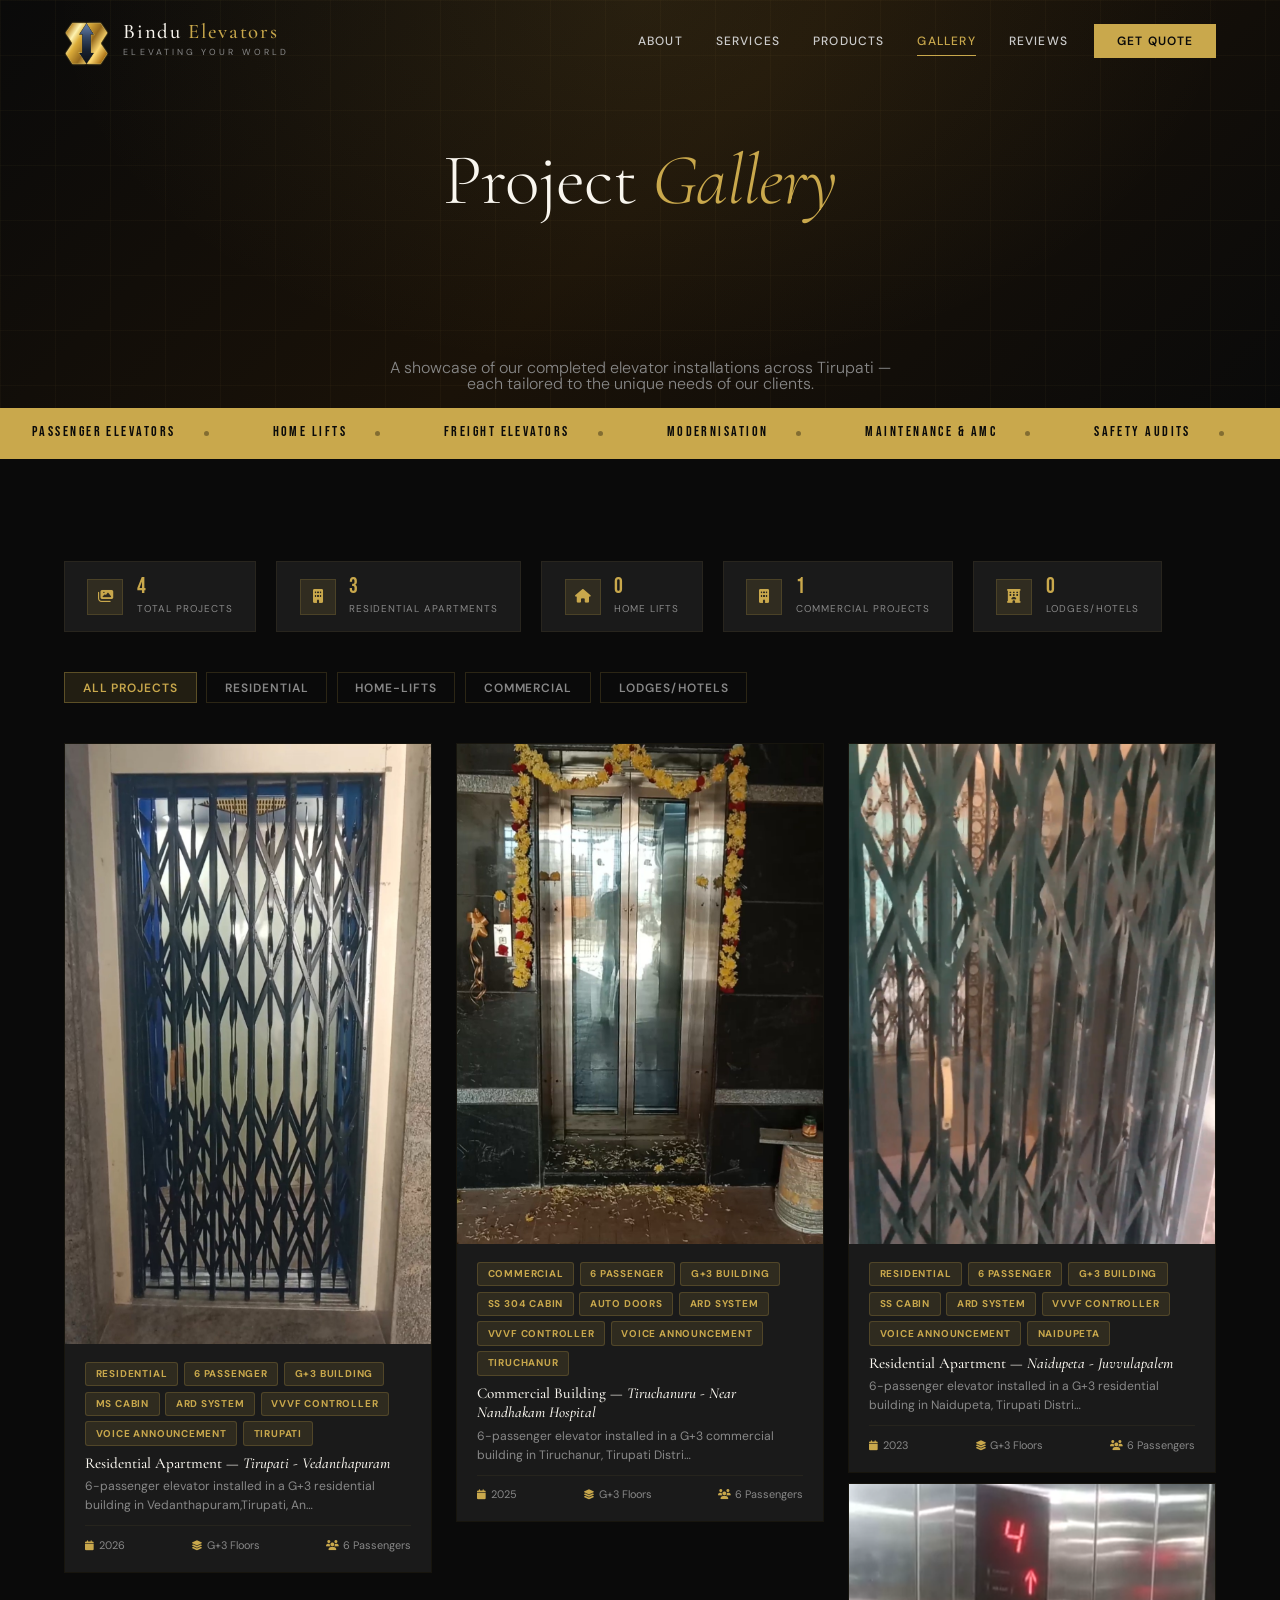
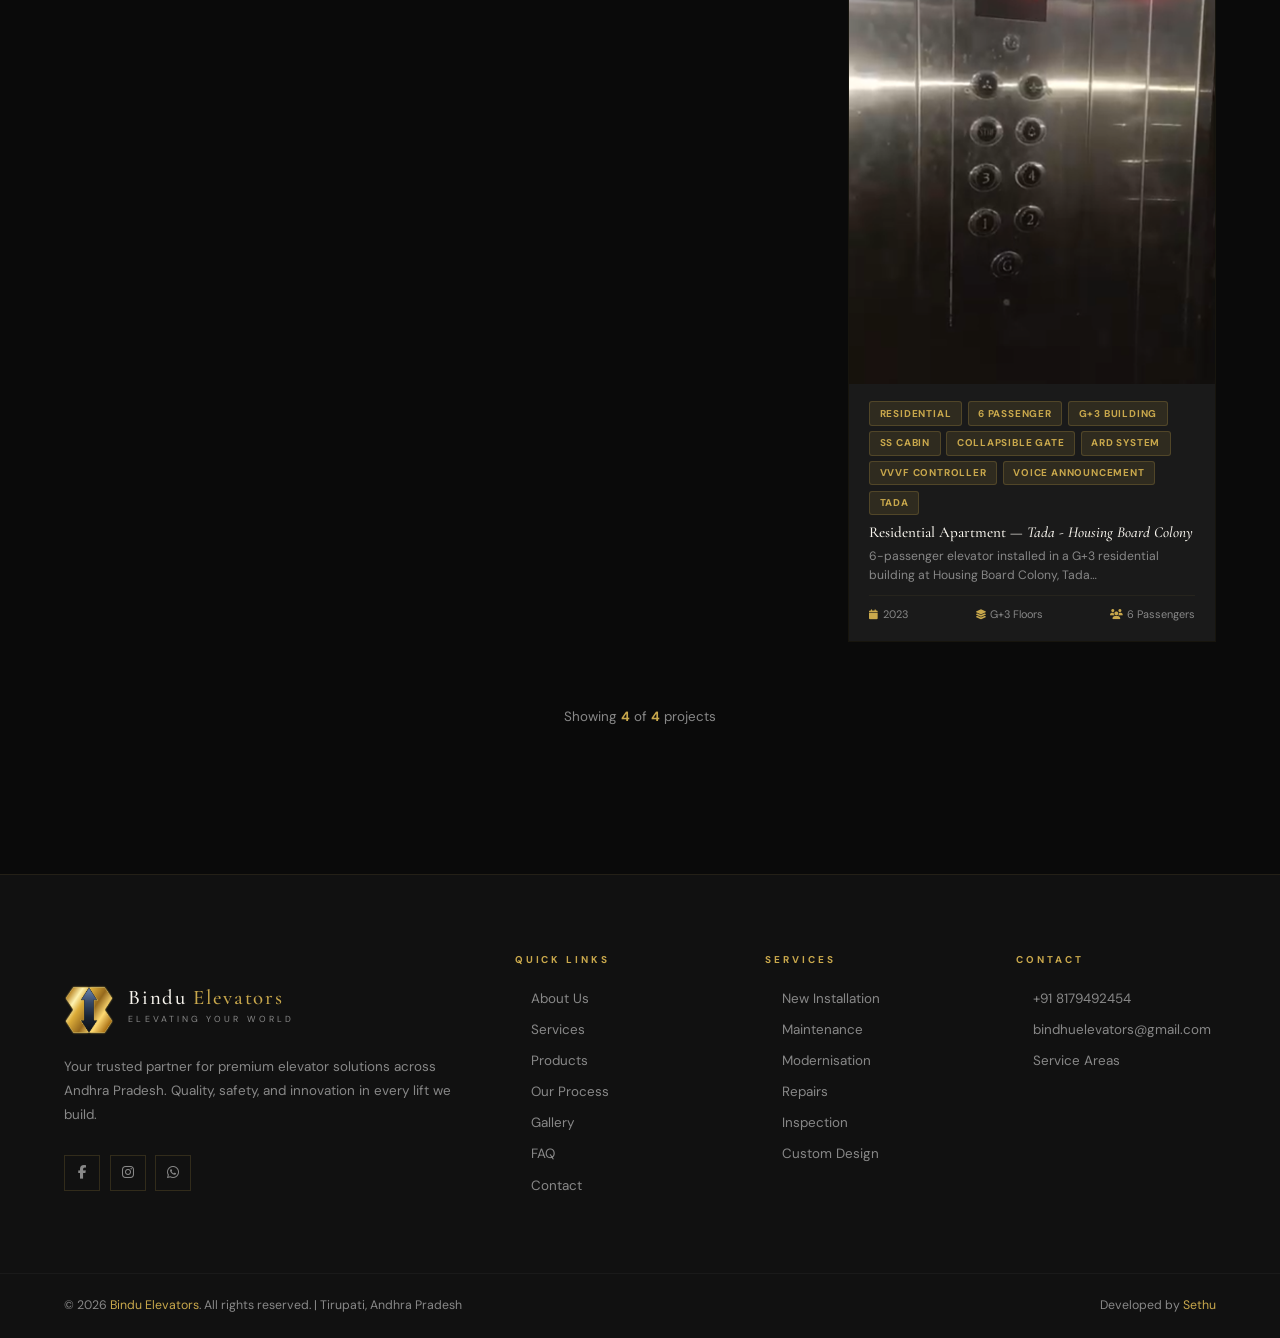
==== commit 6c1853e0: "UI" ====
--- a/gallery.html
+++ b/gallery.html
@@ -174,7 +174,7 @@
   <div class="phbg"><div class="phgrad"></div><div class="phgrid"></div><div class="phvig"></div></div>
   <div class="ph-inner">
     <h1 class="ph-title">Project <em>Gallery</em></h1>
-    <p class="ph-sub">A showcase of our completed elevator installations across Andhra Pradesh and Telangana — each tailored to the unique needs of our clients.</p>
+    <p class="ph-sub">A showcase of our completed elevator installations across Tirupati — each tailored to the unique needs of our clients.</p>
   </div>
 </div>
 
@@ -285,22 +285,22 @@
   <div class="ftop">
     <div class="fb">
       <a href="#home" class="nl" style="margin-bottom:.5rem;display:inline-flex;">
-      <a href="index.html" class="nl"><div class="li"><i ><img style="width: 50px; height: 50px;" src="media/binduelevatorslogo.png" alt="Bindu Elevators Logo"></i></div><div><div class="lt">Bindu <span>Elevators</span></div><span class="ls">Elevating Your World</span></div></a>
+      <a href="index.html" class="nl"><div class="li"><i ><img style="width: 50px; height: 50px; margin-top: 7px;" src="media/binduelevatorslogo.png" alt="Bindu Elevators Logo"></i></div><div><div class="lt">Bindu <span>Elevators</span></div><span class="ls">Elevating Your World</span></div></a>
       </a>
       <p>Your trusted partner for premium elevator solutions across Andhra Pradesh. Quality, safety, and innovation in every lift we build.</p>
       <div class="slnks">
-        <a target="_blank" href="https://www.facebook.com/profile.php?id=61589284768970" class="slnk" aria-label="Facebook"><i class="fab fa-facebook-f"></i></a>
-        <a target="_blank" href="https://www.instagram.com/binduelevators/" class="slnk" aria-label="Instagram"><i class="fab fa-instagram"></i></a>
-        <a target="_blank" href="https://wa.me/918179492454" class="slnk" aria-label="WhatsApp"><i class="fab fa-whatsapp"></i></a>
+        <a href="https://www.facebook.com/profile.php?id=61589284768970" target="_blank" class="slnk" aria-label="Facebook" ><i class="fab fa-facebook-f"></i></a>
+        <a href="https://www.instagram.com/binduelevators/" target="_blank" class="slnk" aria-label="Instagram" ><i class="fab fa-instagram"></i></a>
+        <a href="https://wa.me/918179492454" target="_blank" class="slnk" aria-label="WhatsApp" ><i class="fab fa-whatsapp"></i></a>
       </div>
     </div>
     <div class="fc"><h4>Quick Links</h4><ul><li><a href="#about">About Us</a></li><li><a href="#services">Services</a></li><li><a href="#products">Products</a></li><li><a href="#process">Our Process</a></li><li><a href="#gallery">Gallery</a></li><li><a href="#faq">FAQ</a></li><li><a href="#contact">Contact</a></li></ul></div>
     <div class="fc"><h4>Services</h4><ul><li><a href="#services">New Installation</a></li><li><a href="#services">Maintenance</a></li><li><a href="#services">Modernisation</a></li><li><a href="#services">Repairs</a></li><li><a href="#services">Inspection</a></li><li><a href="#services">Custom Design</a></li></ul></div>
-    <div class="fc"><h4>Contact</h4><ul><li><a href="tel:+919876543210">+91 8179492454</a></li><li><a href="mailto:bindhuelevators@gmail.com">bindhuelevators@gmail.com</a></li><li><a href="#area">Service Areas</a></li><li><a href="#products">Passenger Elevators</a></li><li><a href="#products">Home Lifts</a></li><li><a href="#products">Freight Elevators</a></li></ul></div>
+    <div class="fc"><h4>Contact</h4><ul><li><a href="tel:+919876543210">+91 8179492454</a></li><li><a href="mailto:bindhuelevators@gmail.com">bindhuelevators@gmail.com</a></li><li><a href="#area">Service Areas</a></li></ul></div>
   </div>
   <div class="fbot">
     <p>© 2026 <a href="#home">Bindu Elevators</a>. All rights reserved. | Tirupati, Andhra Pradesh</p>
-    <p>Developed by <a target="_blank" href="https://www.instagram.com/sethu.thangella/">Sethu</a></p>
+    <p>Developed by <a href="https://www.instagram.com/sethu.thangella/" target="_blank">Sethu</a></p>
   </div>
 </footer>
 <script>
--- a/be-shared.css
+++ b/be-shared.css
@@ -192,4 +192,9 @@
 /* RESPONSIVE */
 @media(max-width:1024px) { .ftop { grid-template-columns:1fr 1fr; } }
 @media(max-width:900px)  { .nls { display:none; } .nbg { display:flex; } }
-@media(max-width:640px)  { .frow { grid-template-columns:1fr; } .ftop { grid-template-columns:1fr; } .fbot { flex-direction:column; text-align:center; } }
+@media(max-width:640px)  { .frow { grid-template-columns:1fr; } .ftop { grid-template-columns:1fr; } .fbot { flex-direction:column; text-align:center; }.ph-title{ line-height:7; padding-top: 1rem;} }
+@media(max-width:640px){
+  #btt{bottom:6rem;right:1rem;}
+  #wa{bottom:1rem;right:1rem;}
+}
+
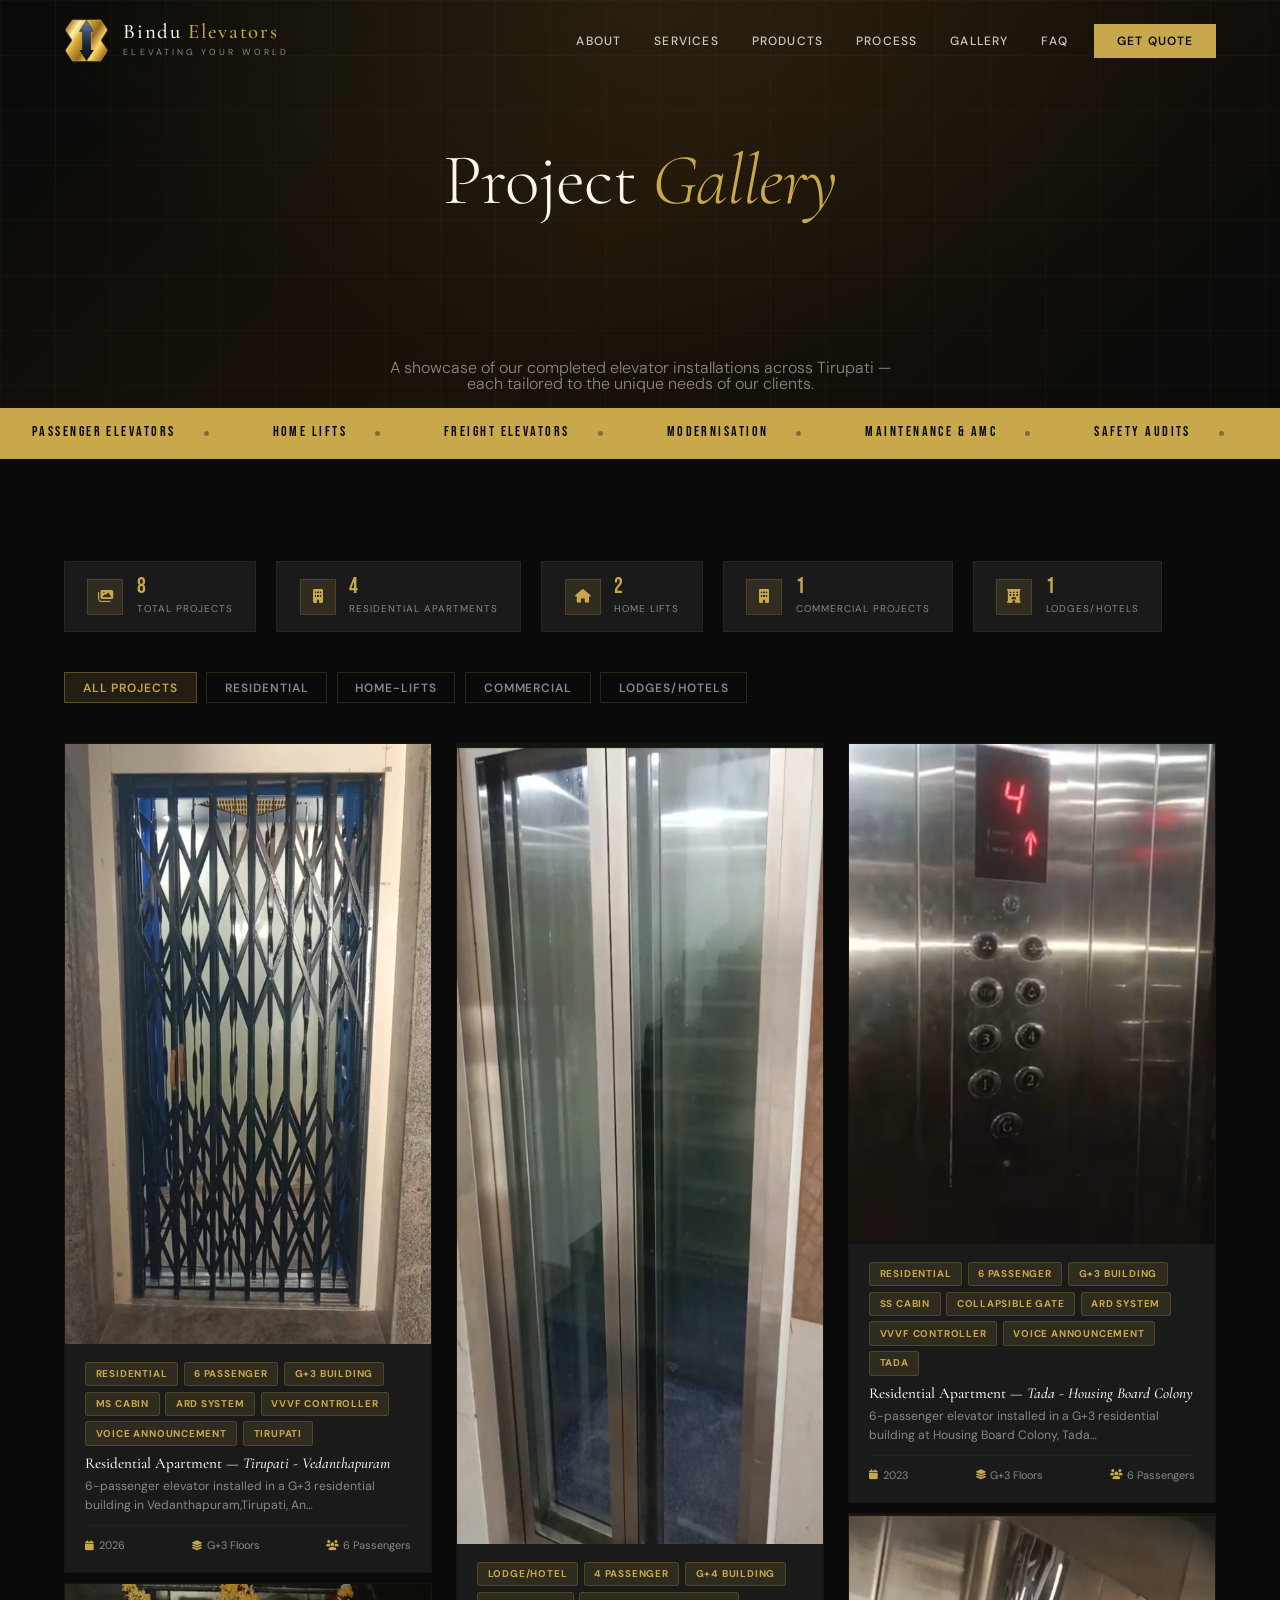
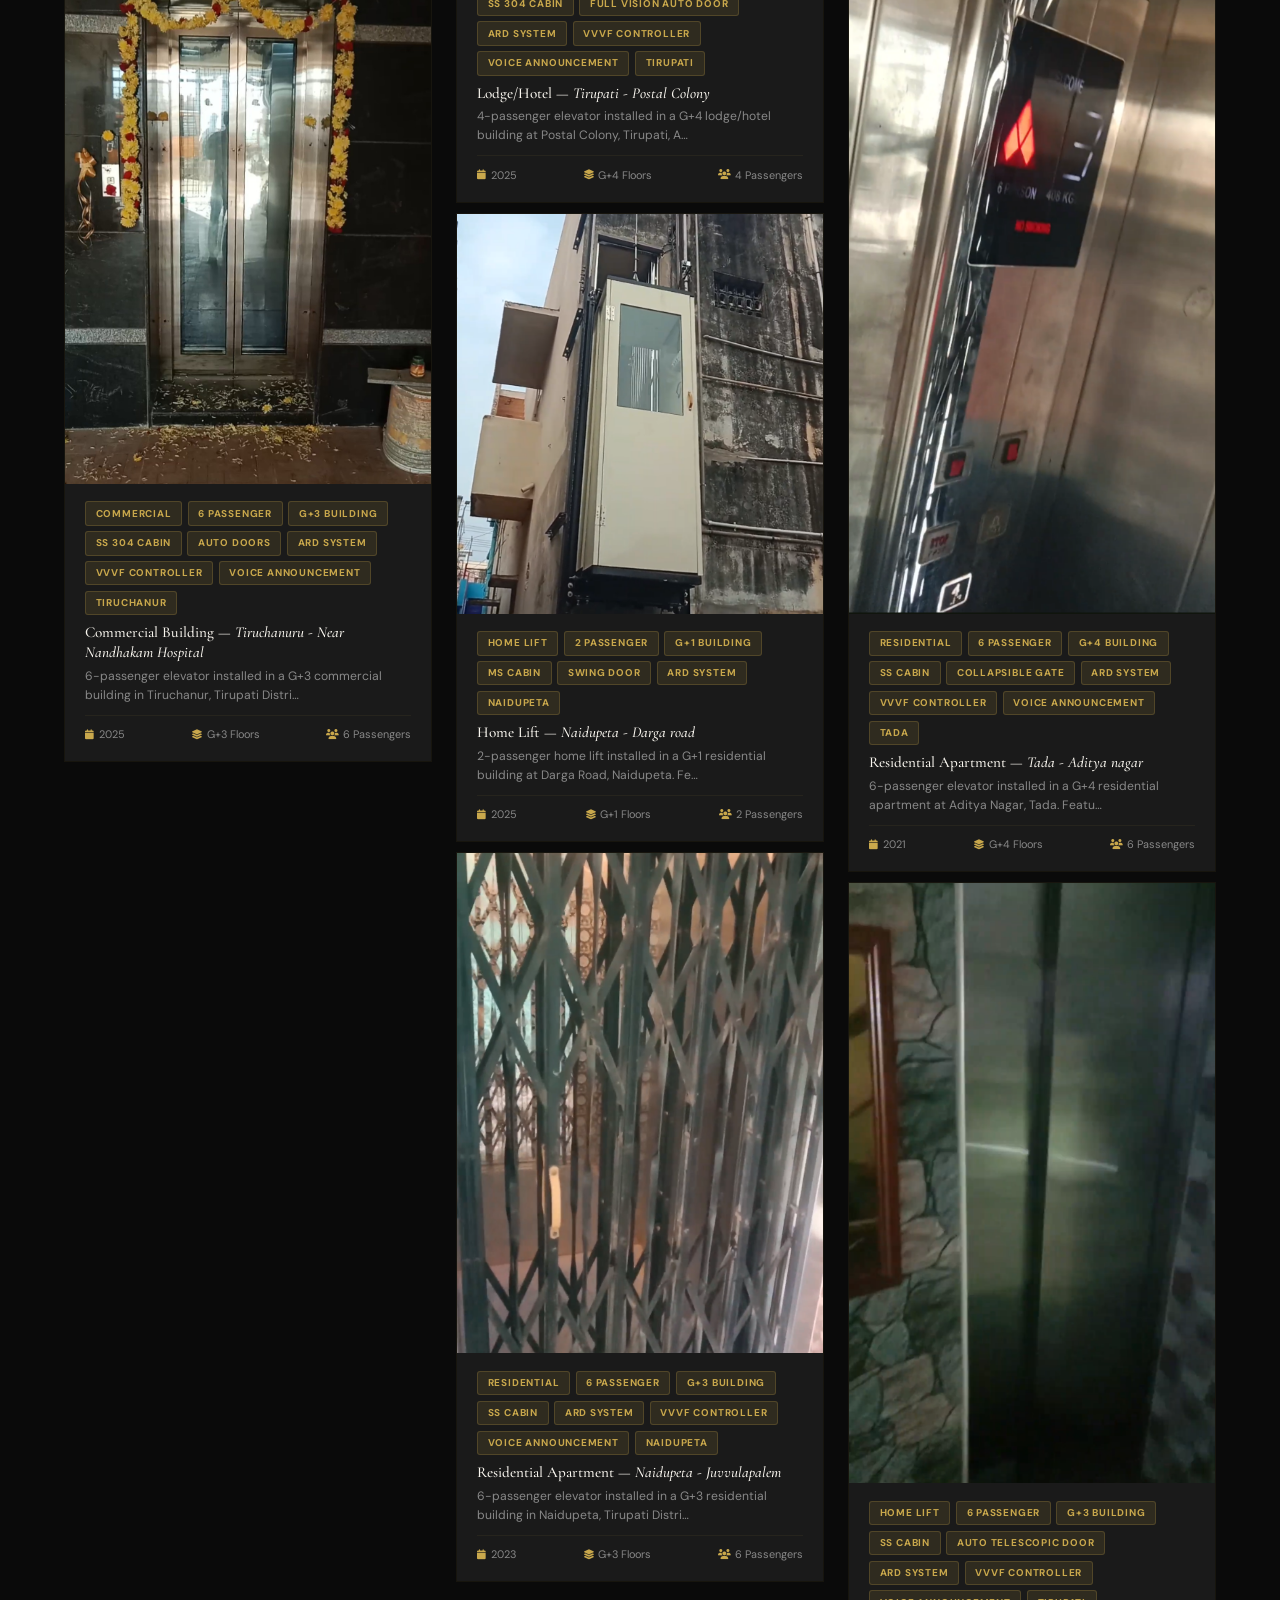
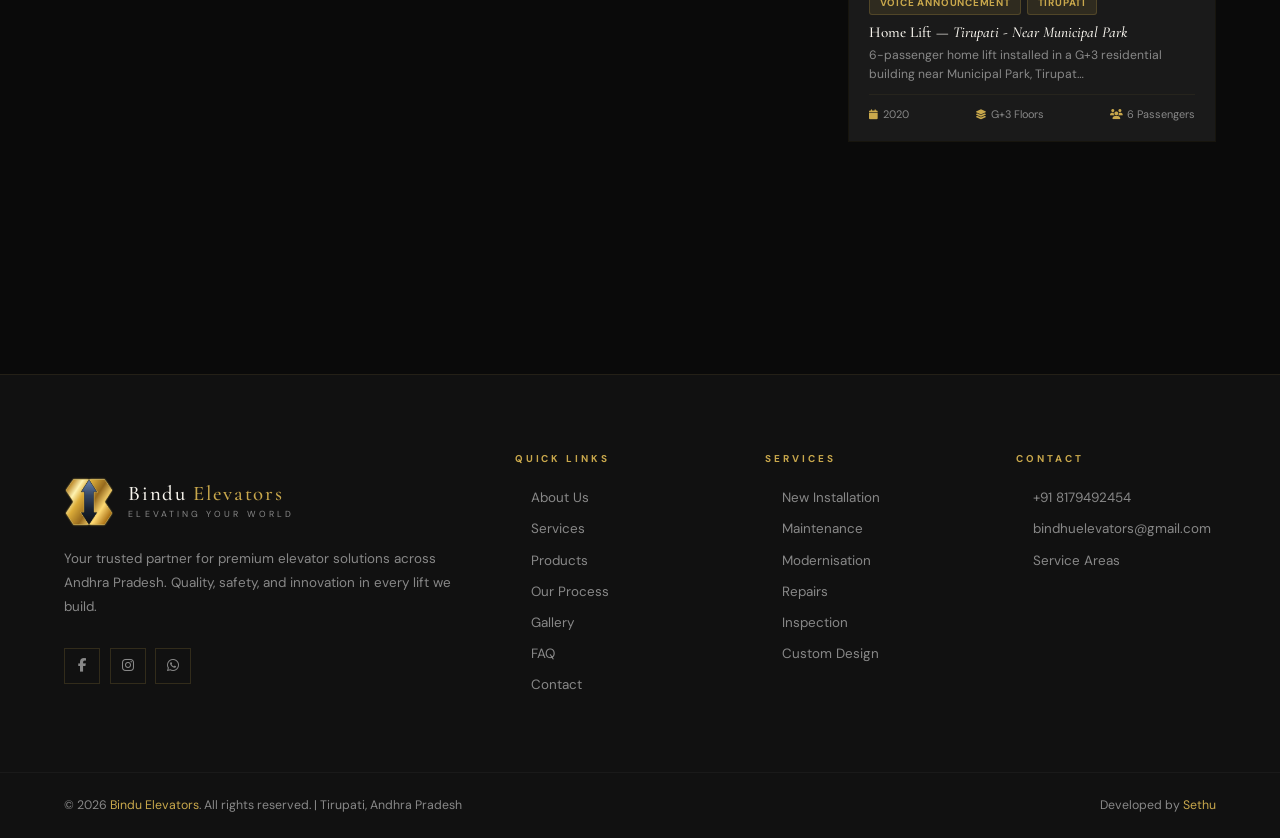
==== commit 93273f73: "UI" ====
--- a/gallery.html
+++ b/gallery.html
@@ -142,31 +142,39 @@
 </head>
 <body>
 
-<div id="loader"><div class="ld-logo">Bindu <b>Elevators</b></div><div class="ld-bar"><div class="ld-fill" id="ldf"></div></div><div class="ld-pct" id="ldp">0%</div></div>
+<div id="loader"><div class="ld-logo"><img src="media/binduelevatorslogo.png" alt="Bindu Elevators Logo" class="loaderlogo"><br>Bindu <b>Elevators </b></div><div class="ld-bar"><div class="ld-fill" id="ldf"></div></div><div class="ld-pct" id="ldp">0%</div></div>
 <button id="btt" aria-label="Back to top"><i class="fas fa-chevron-up"></i></button>
 <a id="wa" href="https://wa.me/918179492454?text=Hello%20Bindu%20Elevators%2C%20I%27m%20interested%20in%20your%20services." target="_blank" aria-label="WhatsApp"><i class="fab fa-whatsapp"></i></a>
 
 <!-- NAV -->
-<nav id="nav">
-  <div class="ni"><a href="index.html" class="nl"><div class="li"><i ><img style="width: 45px; height: 45px; margin-top: 7px;" src="media/binduelevatorslogo.png" alt="Bindu Elevators Logo"></i></div><div><div class="lt">Bindu <span>Elevators</span></div><span class="ls">Elevating Your World</span></div></a>
-    <ul class="nls">
+<nav id="nav" aria-label="Main Navigation">
+  <div class="ni">
+    <a href="index.html" class="nl"><div class="li"><i ><img style="width: 45px; height: 45px; margin-top: 0px;" src="media/binduelevatorslogo.png" alt="Bindu Elevators Logo"></i></div><div><div class="lt">Bindu <span>Elevators</span></div><span class="ls">Elevating Your World</span></div></a>
+    </a>
+    <ul class="nls" role="list">
       <li><a href="index.html#about">About</a></li>
       <li><a href="index.html#services">Services</a></li>
       <li><a href="index.html#products">Products</a></li>
-      <li><a href="gallery.html" class="act">Gallery</a></li>
-      <li><a href="rating.html">Reviews</a></li>
-      <li><a href="index.html#contact" class="ncta">Get Quote</a></li>
+      <li><a href="index.html#process">Process</a></li>
+      <li><a href="gallery.html">Gallery</a></li>
+      <li><a href="index.html#faq">FAQ</a></li>
+      <li><a href="index.html#getquote" class="ncta">Get Quote</a></li>
     </ul>
-    <button class="nbg" id="burger"><span></span><span></span><span></span></button>
+    <button class="nbg" id="burger" aria-label="Toggle menu" aria-expanded="false">
+      <span></span><span></span><span></span>
+    </button>
   </div>
 </nav>
-<nav class="nm" id="mob">
-  <a href="index.html" onclick="cm()">Home</a>
+
+<!-- MOBILE MENU -->
+<nav class="nm" id="mob" aria-label="Mobile Navigation">
+  <a href="index.html#about"    onclick="cm()">About</a>
   <a href="index.html#services" onclick="cm()">Services</a>
   <a href="index.html#products" onclick="cm()">Products</a>
-  <a href="gallery.html" onclick="cm()">Gallery</a>
-  <a href="rating.html" onclick="cm()">Reviews</a>
-  <a href="index.html#contact" onclick="cm()" class="nmcta">Get Quote</a>
+  <a href="index.html#process"  onclick="cm()">Process</a>
+  <a href="gallery.html"  onclick="cm()">Gallery</a>
+  <a href="index.html#faq"      onclick="cm()">FAQ</a>
+  <a href="index.html#getquote"  onclick="cm()" class="nmcta">Get Quote</a>
 </nav>
 
 <!-- PAGE HERO -->
@@ -285,7 +293,7 @@
   <div class="ftop">
     <div class="fb">
       <a href="#home" class="nl" style="margin-bottom:.5rem;display:inline-flex;">
-      <a href="index.html" class="nl"><div class="li"><i ><img style="width: 50px; height: 50px; margin-top: 7px;" src="media/binduelevatorslogo.png" alt="Bindu Elevators Logo"></i></div><div><div class="lt">Bindu <span>Elevators</span></div><span class="ls">Elevating Your World</span></div></a>
+      <a href="index.html" class="nl"><div class="li"><i ><img style="width: 50px; height: 50px; margin-top: 0px;" src="media/binduelevatorslogo.png" alt="Bindu Elevators Logo"></i></div><div><div class="lt">Bindu <span>Elevators</span></div><span class="ls">Elevating Your World</span></div></a>
       </a>
       <p>Your trusted partner for premium elevator solutions across Andhra Pradesh. Quality, safety, and innovation in every lift we build.</p>
       <div class="slnks">
@@ -332,6 +340,22 @@
   tags:['Commercial','6 Passenger','G+3 Building','SS 304 Cabin','Auto Doors','ARD System','VVVF Controller','Voice Announcement','Tiruchanur'],year:'2025',floors:'G+3 Floors',capacity:'6 Passengers',speed:'0.6 m/s',  
   media:[{type: 'image', src: 'media/projects/narsimhareddy.png' },{type:'iframe',src:'https://drive.google.com/file/d/1pQxPMDjHfOPNMzq_xr_Lyu_RDM4Pl4Ii/preview'}]},
 
+  {cat:'lodges-hotels',
+  icon:'fa-building',
+  bg:'linear-gradient(135deg,#1a1208,#0d0d0d)',
+  h:800,title:'Lodge/Hotel — <em>Tirupati - Postal Colony</em>',
+  desc:'4-passenger elevator installed in a G+4 lodge/hotel building at Postal Colony, Tirupati, Andhra Pradesh. Features a microprocessor-based down collective VVVF controller, 272 kg load capacity, 0.6 m/s speed, and 13-meter travel height. Equipped with SS 304 matt-finish cabin panels, SS full-vision automatic doors with SS door frames, PVC anti-skid flooring, SS mirror-finish ceiling, LED lighting, circular fan, LCD displays on all floors and inside the cabin, voice announcement system, emergency alarm with battery backup, ARD system, SHARP 5 HP induction motor, and USHA MARTIN rolling ropes for smooth, safe, silent, and reliable hotel operation.',
+  tags:['Lodge/Hotel','4 Passenger','G+4 Building','SS 304 Cabin','Full Vision Auto Door','ARD System','VVVF Controller','Voice Announcement','Tirupati'],year:'2025',floors:'G+4 Floors',capacity:'4 Passengers',speed:'0.6 m/s',  
+  media:[{type: 'image', src: 'media/projects/chakry.png' },{type:'iframe',src:'https://drive.google.com/file/d/1lDLx_SK6jfJTvc1upUjx4q4PFlcBNrta/preview'},{type:'iframe',src:'https://drive.google.com/file/d/10kRWc54oJG3KiAUL1gUPjY-iIcMJdzUY/preview'}]},
+  
+  {cat:'home-lifts',
+  icon:'fa-building',
+  bg:'linear-gradient(135deg,#1a1208,#0d0d0d)',
+  h:400,title:'Home Lift — <em>Naidupeta - Darga road</em>',
+  desc:'2-passenger home lift installed in a G+1 residential building at Darga Road, Naidupeta. Features a 150 kg load capacity, 0.45 m/s speed, and 4-meter travel height. Equipped with an MS cabin, MS swing doors, LED lighting, ARD system, and semi-hoist motor with 1.2-ton capacity for smooth, safe, and reliable home lift operation.',
+  tags:['Home Lift','2 Passenger','G+1 Building','MS Cabin','Swing Door','ARD System','Naidupeta'],year:'2025',floors:'G+1 Floors',capacity:'2 Passengers',speed:'0.45 m/s',  
+  media:[{type: 'image', src: 'media/projects/saibaba.png' },{type:'iframe',src:'https://drive.google.com/file/d/1lYL_oHj431uN5z4T8s9ckLCKYeHCsLP2/preview'},{type:'iframe',src:'https://drive.google.com/file/d/1zmVDyGnt9TzQMyl38_Ez61bCXkqMWcAt/preview'},{type:'iframe',src:'https://drive.google.com/file/d/1YssJMACouBowSbizI4ST3sJGqLcLuhK_/preview'}]},
+  
   {cat:'residential',
   icon:'fa-building',
   bg:'linear-gradient(135deg,#1a1208,#0d0d0d)',
@@ -347,39 +371,23 @@
   desc:'6-passenger elevator installed in a G+3 residential building at Housing Board Colony, Tada, Tirupati District, Andhra Pradesh. Features a microprocessor-based down collective VVVF controller, 408 kg load capacity, 0.6 m/s speed, and 10-meter travel height. Equipped with SS matt-finish cabin panels, SS door frames with collapsible gates, PVC anti-skid flooring, SS mirror-finish ceiling, LED lighting, circular fan, LCD displays on all floors and inside the cabin, voice announcement system, emergency alarm with battery backup, ARD system, SHARP 5 HP induction motor, and USHA MARTIN rolling ropes for smooth, safe, and reliable residential operation.',
   tags:['Residential','6 Passenger','G+3 Building','SS Cabin','Collapsible Gate','ARD System','VVVF Controller','Voice Announcement','Tada',],year:'2023',floors:'G+3 Floors',capacity:'6 Passengers',speed:'0.6 m/s',
   media:[{type: 'image', src: 'media/projects/rajesh.png' },{type:'iframe',src:'https://drive.google.com/file/d/12efoZjLyLp5Gcf2YvwZJBpQ7rWUk059a/preview'},{type:'iframe',src:'https://drive.google.com/file/d/1iAb5RMso4TugCtqcf6Ctxw7dvFJVP18W/preview'}]},
-  /*
-  {cat:'home-lifts',
+  
+  {cat:'residential',
   icon:'fa-building',
   bg:'linear-gradient(135deg,#1a1208,#0d0d0d)',
-  h:400,title:'Home Lift — <em>Naidupeta - Darga road</em>',
-  desc:'6-passenger MR elevator installed in a 3-floor commercial building. Features energy-efficient VFD drive, stainless steel cabin, automatic rescue device (ARD), and VVVF control system for smooth, silent operation. 6-passenger MRL elevator installed in a 3-floor commercial building. Features energy-efficient VFD drive, stainless steel cabin, automatic rescue device (ARD), and VVVF control system for smooth, silent operation.',
-  tags:['Home Lift','MR Elevator','Tirupati'],year:'2026',floors:'3 Floors',capacity:'6 Passengers',speed:'1.5 m/s',
-  media:[{type: 'image', src: 'media/projects/saibaba.png' },{type:'iframe',src:'https://drive.google.com/file/d/1lYL_oHj431uN5z4T8s9ckLCKYeHCsLP2/preview'},{type:'iframe',src:'https://drive.google.com/file/d/1zmVDyGnt9TzQMyl38_Ez61bCXkqMWcAt/preview'},{type:'iframe',src:'https://drive.google.com/file/d/1YssJMACouBowSbizI4ST3sJGqLcLuhK_/preview'}]},
- 
+  h:700,title:'Residential Apartment — <em>Tada - Aditya nagar</em>',
+  desc:'6-passenger elevator installed in a G+4 residential apartment at Aditya Nagar, Tada. Features a microprocessor-based down collective VVVF controller, 408 kg load capacity, 0.6 m/s speed, and 13-meter travel height. Equipped with SS cabin panels, SS collapsible gates, PVC anti-skid flooring, LED lighting, circular fan, LCD displays on all floors and inside the cabin, voice announcement system, emergency alarm with battery backup, ARD system, Monatory 5 HP induction motor, and USHA MARTIN rolling ropes for smooth, safe, silent, and reliable residential operation.',
+  tags:['Residential','6 Passenger','G+4 Building','SS Cabin','Collapsible Gate','ARD System','VVVF Controller','Voice Announcement','Tada'],year:'2021',floors:'G+4 Floors',capacity:'6 Passengers',speed:'0.6 m/s',  
+  media:[{type: 'image', src: 'media/projects/venugopal.png' },{type:'iframe',src:'https://drive.google.com/file/d/1AWK-hRyGT4Z6iI55_Iv3aEnKierTBnF6/preview'}]},
+  
   {cat:'home-lifts',
   icon:'fa-building',
   bg:'linear-gradient(135deg,#1a1208,#0d0d0d)',
   h:600,title:'Home Lift — <em>Tirupati - Near Municipal Park</em>',
-  desc:'6-passenger MR elevator installed in a 3-floor residential building. Features energy-efficient VFD drive, stainless steel cabin, automatic rescue device (ARD), and VVVF control system for smooth, silent operation. 6-passenger MRL elevator installed in a 3-floor residential building. Features energy-efficient VFD drive, stainless steel cabin, automatic rescue device (ARD), and VVVF control system for smooth, silent operation.',
-  tags:['Home Lift','MR Elevator','Tirupati'],year:'2026',floors:'3 Floors',capacity:'6 Passengers',speed:'1.5 m/s',
+  desc:'6-passenger home lift installed in a G+3 residential building near Municipal Park, Tirupati. Features a microprocessor-based down collective VVVF controller, 408 kg load capacity, 0.6 m/s speed, and 10-meter travel height. Equipped with SS cabin panels, SS automatic telescopic doors, PVC anti-skid flooring, LED lighting, circular fan, LCD displays on all floors and inside the cabin, voice announcement system, emergency alarm with battery backup, ARD system, Monatory 5 HP induction motor, and USHA MARTIN rolling ropes for smooth, safe, silent, and reliable home lift operation.',
+  tags:['Home Lift','6 Passenger','G+3 Building','SS Cabin','Auto Telescopic Door','ARD System','VVVF Controller','Voice Announcement','Tirupati'],year:'2020',floors:'G+3 Floors',capacity:'6 Passengers',speed:'0.6 m/s',
   media:[{type: 'image', src: 'media/projects/Ramanareddy.png' },{type:'iframe',src:'https://drive.google.com/file/d/1oOoQcU40kCxN094QtfiskqIEaUs-5NXm/preview'}]},
 
-  {cat:'residential',
-  icon:'fa-building',
-  bg:'linear-gradient(135deg,#1a1208,#0d0d0d)',
-  h:700,title:'Residential Apartment — <em>Tada - Aditya nagar</em>',
-  desc:'6-passenger MR elevator installed in a 3-floor residential building. Features energy-efficient VFD drive, stainless steel cabin, automatic rescue device (ARD), and VVVF control system for smooth, silent operation. 6-passenger MRL elevator installed in a 3-floor residential building. Features energy-efficient VFD drive, stainless steel cabin, automatic rescue device (ARD), and VVVF control system for smooth, silent operation.',
-  tags:['Residential','MR Elevator','Tirupati'],year:'2026',floors:'3 Floors',capacity:'6 Passengers',speed:'1.5 m/s',
-  media:[{type: 'image', src: 'media/projects/venugopal.png' },{type:'iframe',src:'https://drive.google.com/file/d/1AWK-hRyGT4Z6iI55_Iv3aEnKierTBnF6/preview'}]},
-
-  {cat:'lodges-hotels',
-  icon:'fa-building',
-  bg:'linear-gradient(135deg,#1a1208,#0d0d0d)',
-  h:800,title:'Lodge/Hotel — <em>Tirupati - Postal Colony</em>',
-  desc:'6-passenger MR elevator installed in a 3-floor lodge/hotel building. Features energy-efficient VFD drive, stainless steel cabin, automatic rescue device (ARD), and VVVF control system for smooth, silent operation. 6-passenger MRL elevator installed in a 3-floor lodge/hotel building. Features energy-efficient VFD drive, stainless steel cabin, automatic rescue device (ARD), and VVVF control system for smooth, silent operation.',
-  tags:['Lodge/Hotel','MR Elevator','Tirupati'],year:'2026',floors:'3 Floors',capacity:'6 Passengers',speed:'1.5 m/s',
-  media:[{type: 'image', src: 'media/projects/chakry.png' },{type:'iframe',src:'https://drive.google.com/file/d/1lDLx_SK6jfJTvc1upUjx4q4PFlcBNrta/preview'},{type:'iframe',src:'https://drive.google.com/file/d/10kRWc54oJG3KiAUL1gUPjY-iIcMJdzUY/preview'}]},
-*/
 ];
 
 /* ============================================================
@@ -576,7 +584,7 @@
       style="width:100%;height:100%;object-fit:contain;border-radius:16px;display:block;animation:lbin .3s ease;">`;
   } else if(current.type==='video'){
     mediaHTML=`<div style="width:100%;height:100%;display:flex;align-items:center;justify-content:center;background:#000;border-radius:16px;overflow:hidden;">
-      <video controls playsinline webkit-playsinline preload="metadata"
+      <video controls playsinline webkit-playsinline preload="metadata" muted
         controlsList="nodownload noremoteplayback" disablepictureinpicture oncontextmenu="return false;"
         onloadeddata="hideSpinner('lbSpinner')" onerror="hideSpinner('lbSpinner')"
         style="width:100%;height:auto;max-width:100%;max-height:80vh;object-fit:contain;border-radius:16px;background:#000;display:block;">
@@ -584,7 +592,7 @@
       </video></div>`;
   } else if(current.type==='iframe'){
     mediaHTML=`<div style="width:100%;display:flex;justify-content:center;align-items:center;background:#000;border-radius:16px;overflow:hidden;height:min(85vh,700px);min-height:400px;display:block;">
-      <iframe src="${current.src}" allow="autoplay" allowfullscreen loading="lazy"
+      <iframe src="${current.src}" allow="autoplay" allowfullscreen loading="lazy" muted
         onload="hideSpinner('lbSpinner')"
         style="width:100%;height:85vh;min-height:500px;border:none;border-radius:16px;background:#000;display:block;"></iframe></div>`;
         
@@ -864,14 +872,14 @@
   } else if(current.type==='video'){
     mediaHTML=`<div class="fs-media video-wrapper" style="background:#000;">
       <video controls controlsList="nodownload noremoteplayback" disablepictureinpicture
-        playsinline webkit-playsinline preload="metadata" oncontextmenu="return false;" autoplay
+        playsinline webkit-playsinline preload="metadata" oncontextmenu="return false;" autoplay muted
         onloadeddata="hideSpinner('fsSpinner')" onerror="hideSpinner('fsSpinner')"
         style="width:100%;height:100%;object-fit:contain;">
         <source src="${current.src}" type="video/mp4">
       </video></div>`;
   } else if(current.type==='iframe'){
     mediaHTML=`<div class="fs-media video-wrapper" style="background:#000;width:100%;height:100%;">
-      <iframe src="${current.src}" allow="autoplay *; fullscreen *" allowfullscreen loading="lazy"
+      <iframe src="${current.src}" allow="autoplay *; fullscreen *" allowfullscreen loading="lazy" muted
         onload="hideSpinner('fsSpinner')"
         style="width:100%;height:100%;border:none;background:#000;"></iframe></div>`;
   }
--- a/be-shared.css
+++ b/be-shared.css
@@ -42,7 +42,8 @@
 /* LOADER */
 #loader { position:fixed; inset:0; z-index:10000; background:var(--black); display:flex; flex-direction:column; align-items:center; justify-content:center; gap:1.75rem; transition:opacity .7s,visibility .7s; }
 #loader.out { opacity:0; visibility:hidden; }
-.ld-logo { font-family:var(--fd); font-size:clamp(2rem,5vw,3.2rem); font-weight:300; letter-spacing:.4em; color:var(--white); }
+.loaderlogo{width:clamp(60px,18vw,140px);height:auto;display:block;margin:0 auto 0;object-fit:contain;max-width:100%;line-height:0;}
+.ld-logo { font-family:var(--fd); font-size:clamp(2rem,5vw,3.2rem); font-weight:300; letter-spacing:.4em; color:var(--white); line-height:1; }
 .ld-logo b { color:var(--gold); font-weight:600; }
 .ld-bar { width:180px; height:1px; background:var(--dark3); overflow:hidden; }
 .ld-fill { height:100%; width:0; background:linear-gradient(90deg,transparent,var(--gold),transparent); }
@@ -197,4 +198,10 @@
   #btt{bottom:6rem;right:1rem;}
   #wa{bottom:1rem;right:1rem;}
 }
-
+@media(max-width:400px){
+  .hstroke{font-size:clamp(3.5rem,16vw,5rem);}
+  .htag{margin-top: 5rem;}
+  .ld-logo{font-size:clamp(1.5rem,2.5vw,3.5rem);}
+
+}
+
